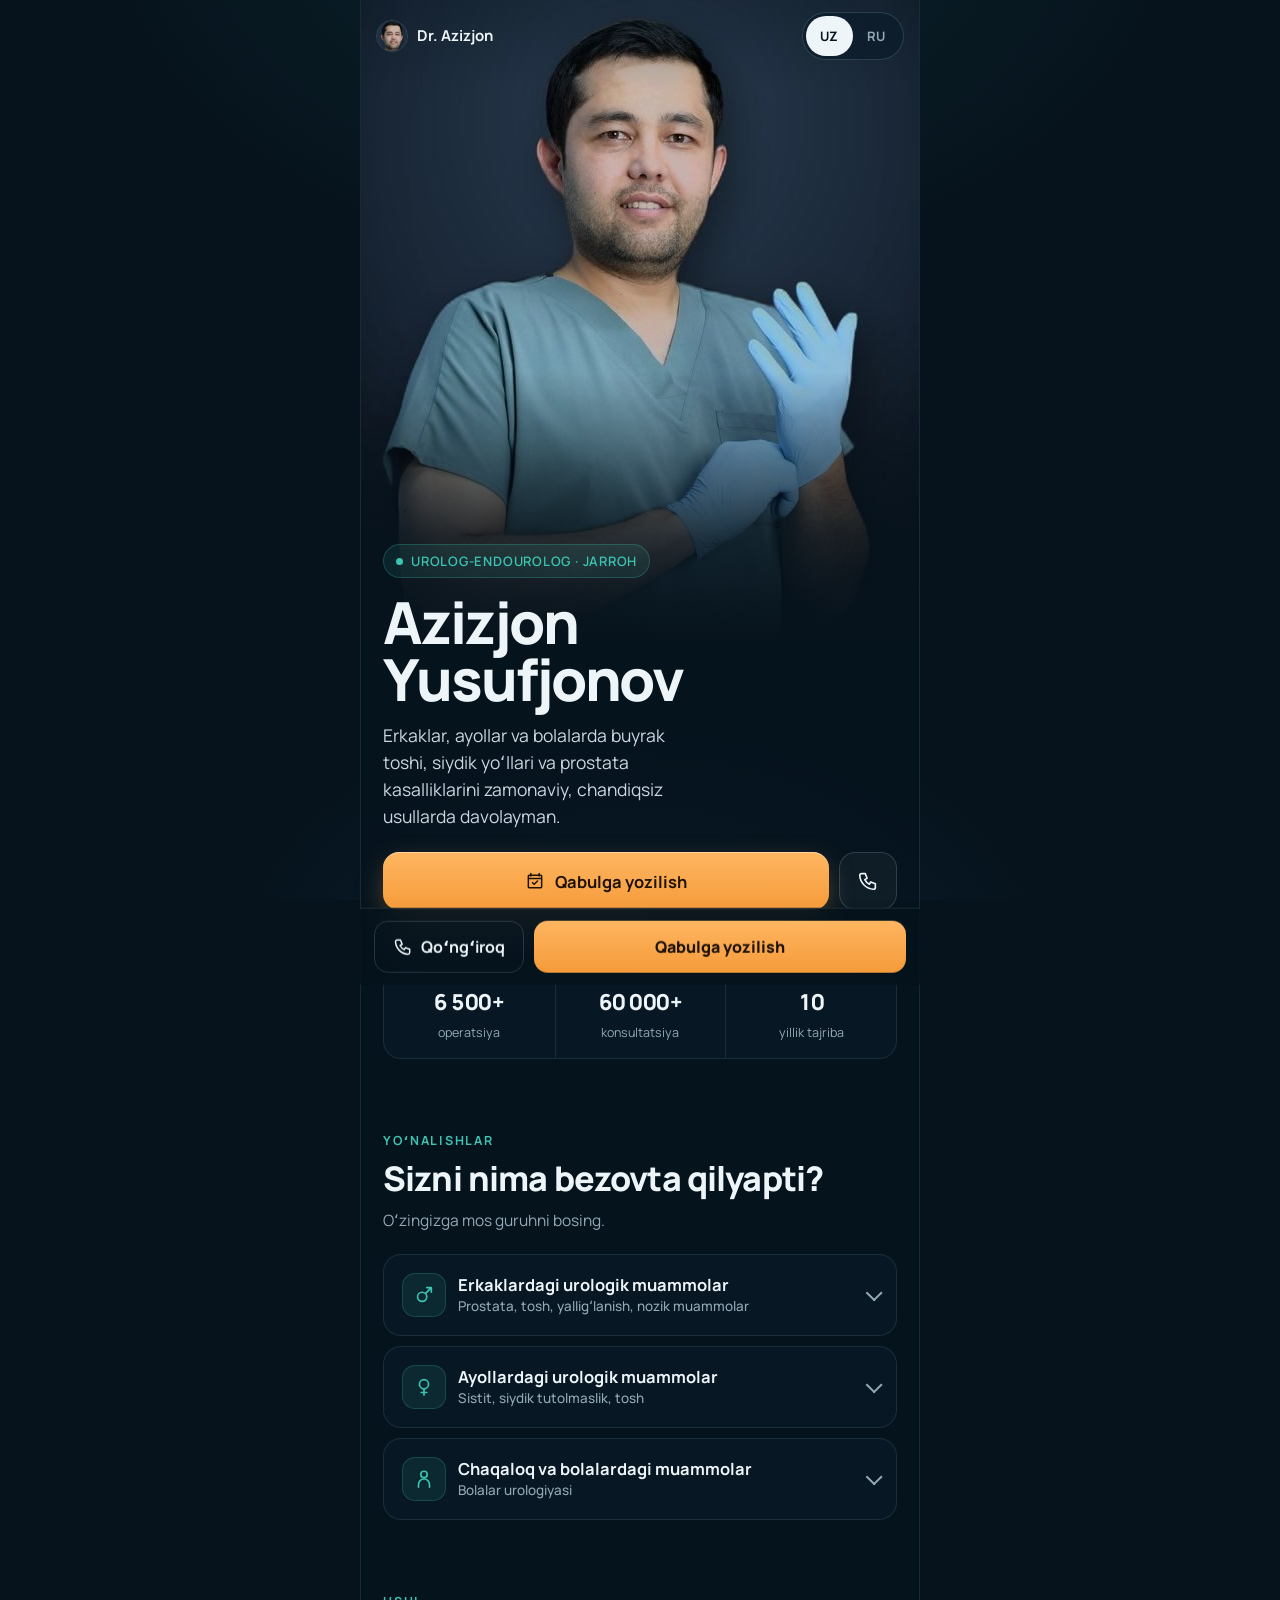
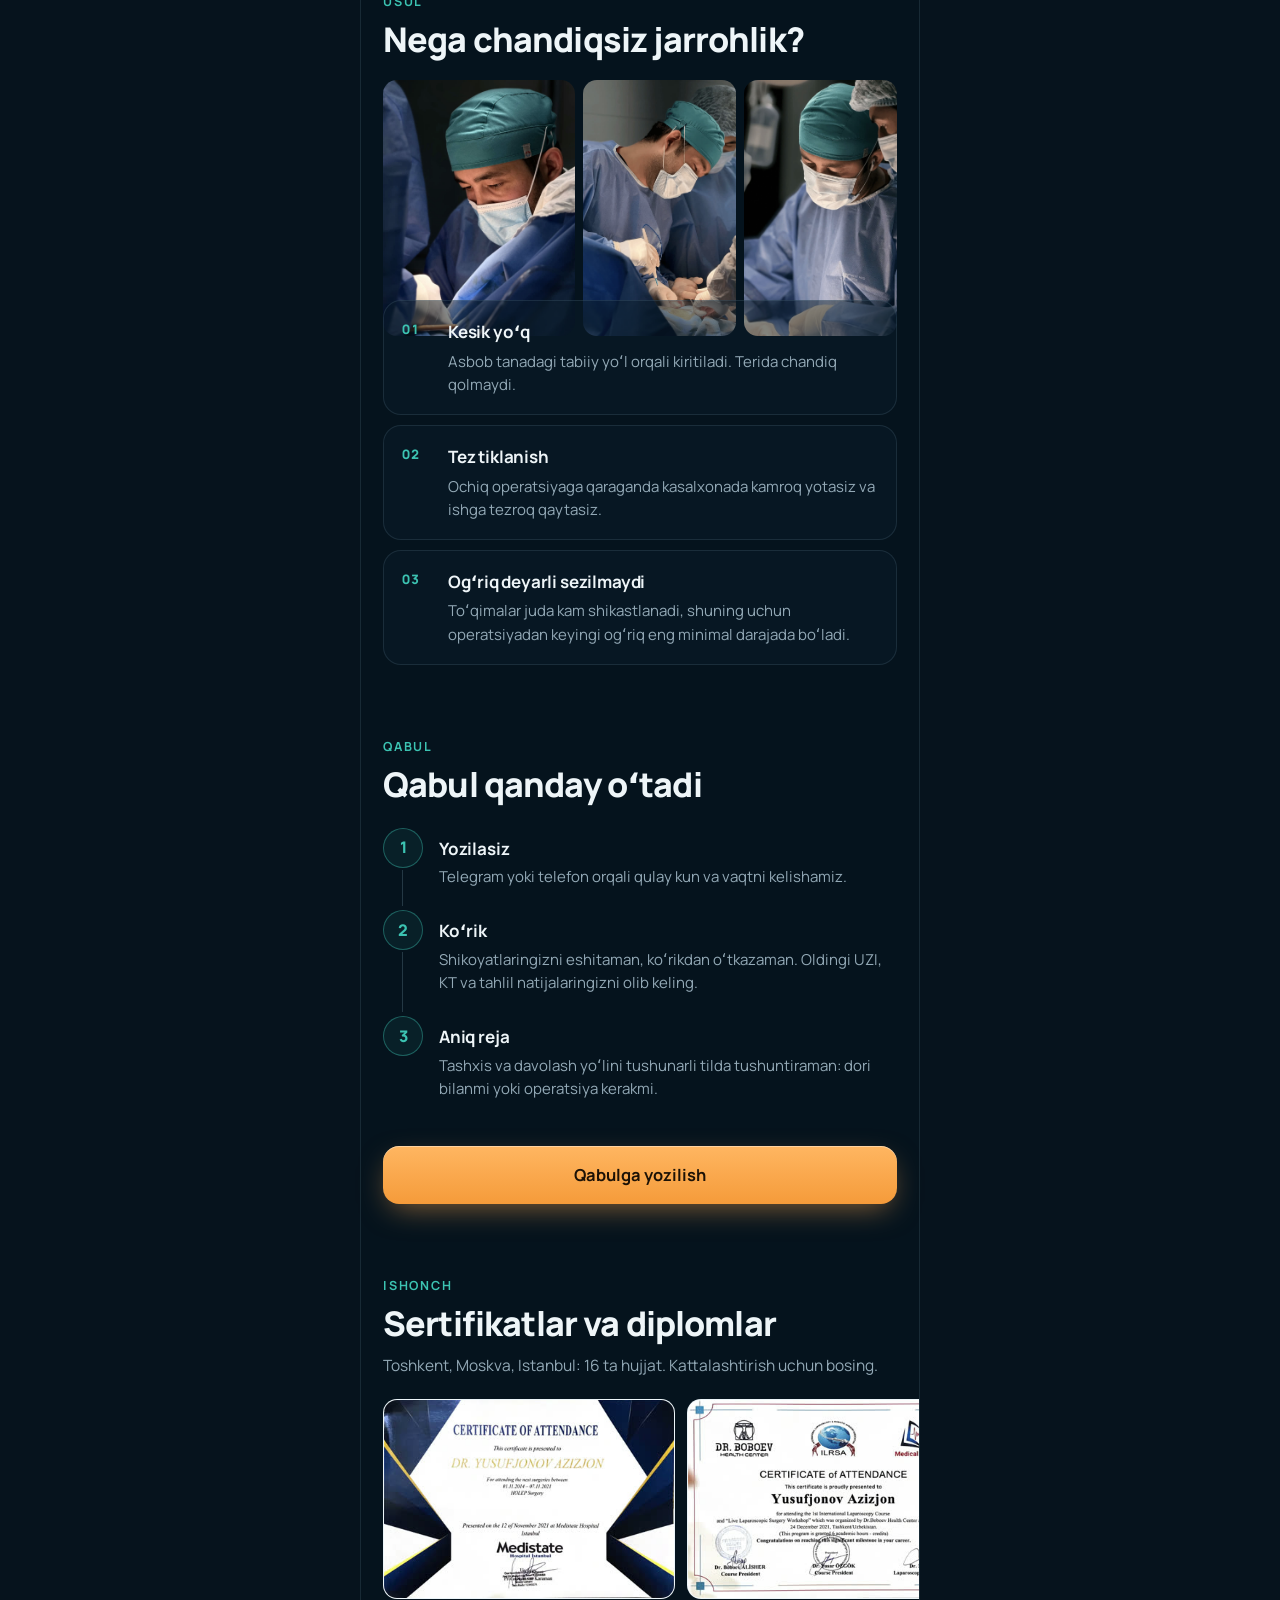
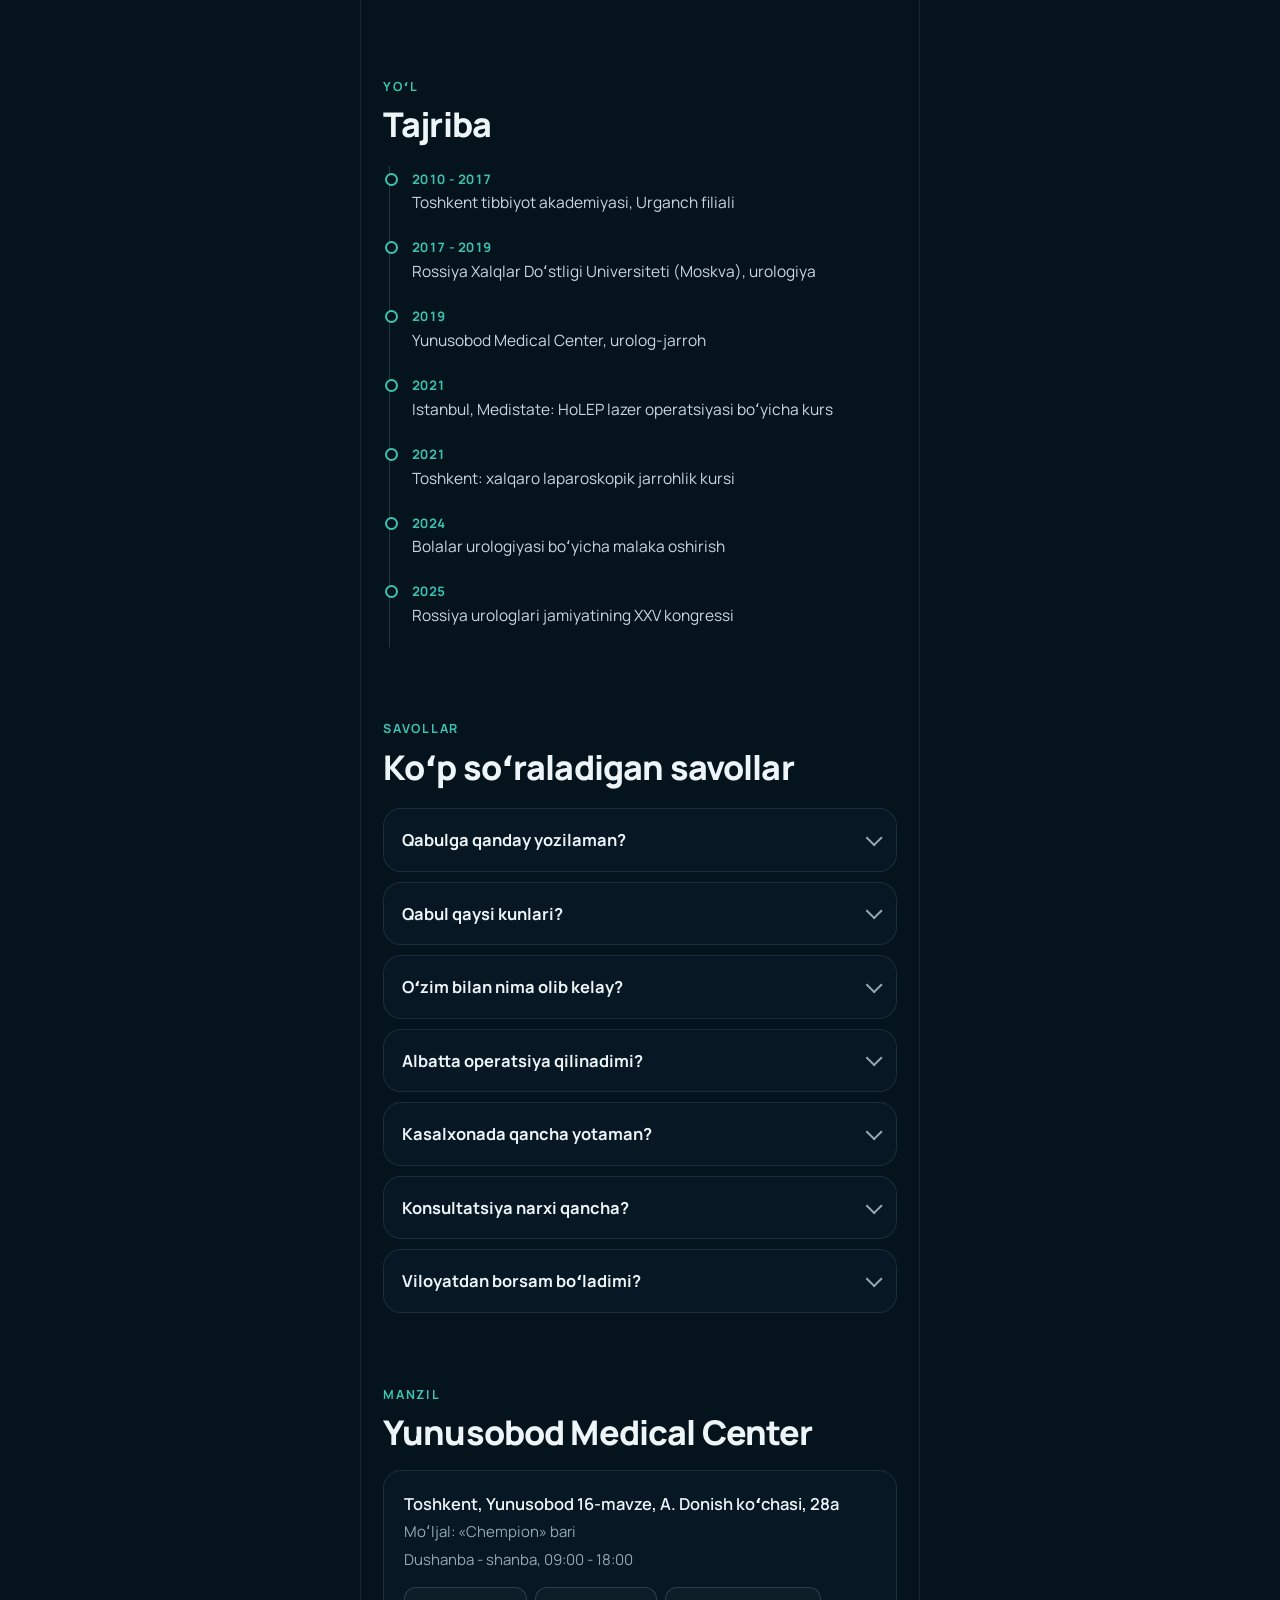
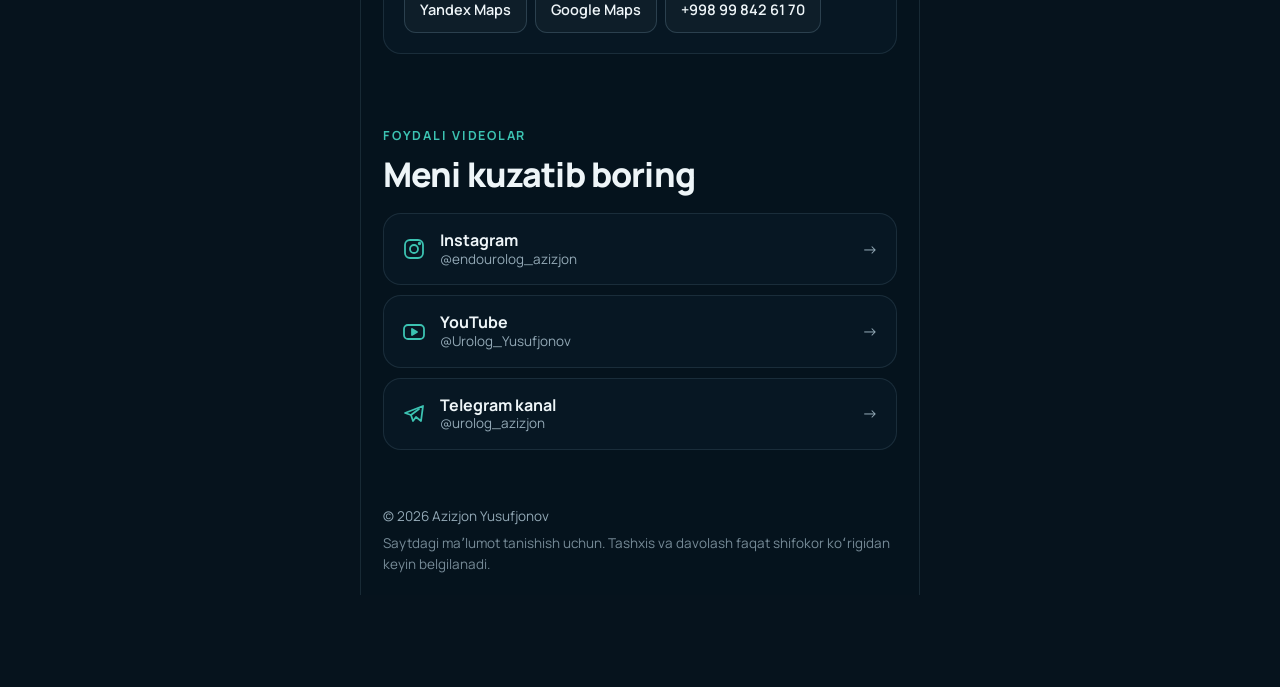
==== site/index.html @ f3189a4f "Warmer regional patients FAQ answer" ====
<!DOCTYPE html>
<html lang="uz">
<head>
<meta charset="utf-8">
<meta name="viewport" content="width=device-width, initial-scale=1, viewport-fit=cover">
<title>Azizjon Yusufjonov - urolog-endourolog, Toshkent</title>
<meta name="description" content="Urolog-endourolog Azizjon Yusufjonov. Buyrak toshi, prostata va siydik yoʻllari kasalliklarini endoskopik, chandiqsiz usulda davolash. Yunusobod Medical Center, Toshkent.">
<meta name="theme-color" content="#06131d">
<meta property="og:type" content="website">
<meta property="og:title" content="Azizjon Yusufjonov - urolog-endourolog">
<meta property="og:description" content="Buyrak toshi, prostata va siydik yoʻllari kasalliklarini chandiqsiz usulda davolash. Qabulga yoziling.">
<meta property="og:image" content="img/og.jpg">
<link rel="icon" href="img/avatar.jpg">
<link rel="preconnect" href="https://fonts.googleapis.com">
<link rel="preconnect" href="https://fonts.gstatic.com" crossorigin>
<link href="https://fonts.googleapis.com/css2?family=Manrope:wght@400;500;600;700;800&display=swap" rel="stylesheet">
<link rel="preload" as="image" href="img/doktor.jpg">
<link rel="stylesheet" href="style.css">
<script type="application/ld+json">
{"@context":"https://schema.org","@type":"Physician","name":"Azizjon Yusufjonov","medicalSpecialty":"Urologic","telephone":"+998998426170","image":"img/doktor.jpg",
"address":{"@type":"PostalAddress","streetAddress":"Yunusobod 16-mavze, A. Donish koʻchasi, 28a","addressLocality":"Toshkent","addressCountry":"UZ"},
"geo":{"@type":"GeoCoordinates","latitude":41.383114,"longitude":69.2984859},
"sameAs":["https://www.instagram.com/endourolog_azizjon/","https://www.youtube.com/@Urolog_Yusufjonov","https://t.me/urolog_azizjon"]}
</script>
</head>
<body>

<header class="top">
  <a class="brand" href="#">
    <img src="img/avatar.jpg" alt="" width="32" height="32">
    <span>Dr. Azizjon</span>
  </a>
  <div class="lang" role="group" aria-label="Til / Язык">
    <button data-lang="uz" aria-pressed="true">UZ</button>
    <button data-lang="ru" aria-pressed="false">RU</button>
  </div>
</header>

<main>

<!-- HERO -->
<section class="hero">
  <div class="hero-photo">
    <img src="img/doktor.jpg" alt="Doktor Azizjon Yusufjonov" width="640" height="640" fetchpriority="high">
  </div>
  <div class="hero-body wrap">
    <p class="kicker"><span class="dot"></span><span data-i18n="kicker">Urolog-endourolog · jarroh</span></p>
    <h1><span data-i18n="n1">Azizjon</span><br><span data-i18n="n2">Yusufjonov</span></h1>
    <p class="lead" data-i18n="lead">Erkaklar, ayollar va bolalarda buyrak toshi, siydik yoʻllari va prostata kasalliklarini zamonaviy, chandiqsiz usullarda davolayman.</p>

    <div class="cta-row" id="heroCta">
      <button class="btn btn-main" data-open="book">
        <svg viewBox="0 0 24 24" aria-hidden="true"><path d="M7 3v3M17 3v3M4 9h16M5 5h14a1 1 0 0 1 1 1v13a1 1 0 0 1-1 1H5a1 1 0 0 1-1-1V6a1 1 0 0 1 1-1Zm4 9 2 2 4-4"/></svg>
        <span data-i18n="book">Qabulga yozilish</span>
      </button>
      <a class="btn btn-ghost btn-sq" href="tel:+998998426170" data-track="call-hero" aria-label="Qoʻngʻiroq qilish" data-i18n-aria="a_call">
        <svg viewBox="0 0 24 24" aria-hidden="true"><path d="M5 4h4l2 5-2.5 1.5a11 11 0 0 0 5 5L15 13l5 2v4a2 2 0 0 1-2 2A16 16 0 0 1 3 6a2 2 0 0 1 2-2"/></svg>
      </a>
    </div>
    <p class="where"><svg viewBox="0 0 24 24" aria-hidden="true"><path d="M12 21s-7-6.2-7-11a7 7 0 0 1 14 0c0 4.8-7 11-7 11Z"/><circle cx="12" cy="10" r="2.5"/></svg><span data-i18n="where">Yunusobod Medical Center, Toshkent</span></p>

    <ul class="stats">
      <li><b>6 500+</b><span data-i18n="st1">operatsiya</span></li>
      <li><b>60 000+</b><span data-i18n="st2">konsultatsiya</span></li>
      <li><b>10</b><span data-i18n="st3">yillik tajriba</span></li>
    </ul>
  </div>
</section>

<!-- PROBLEMS -->
<section class="sec wrap" id="muammo">
  <p class="eyebrow" data-i18n="p_eye">Yoʻnalishlar</p>
  <h2 data-i18n="p_h">Sizni nima bezovta qilyapti?</h2>
  <p class="sub" data-i18n="p_sub">Oʻzingizga mos guruhni bosing.</p>

  <div class="acc groups">
    <details>
      <summary><span class="g-ic" aria-hidden="true"><svg viewBox="0 0 24 24"><circle cx="10" cy="14" r="5"/><path d="M14 10l6-6M15 4h5v5"/></svg></span><span class="g-t"><b data-i18n="g1">Erkaklardagi urologik muammolar</b><small data-i18n="g1s">Prostata, tosh, yalligʻlanish, nozik muammolar</small></span></summary>
      <div class="acc-body">
        <ul class="ilist">
          <li data-i18n="g1i1"><b>Prostata bezi kattalashuvi:</b> kechasi tez-tez hojatga turish, siydik oqimi sustlashgani, toʻliq boʻshamaganlik hissi. Zamonaviy endoskopik usullar, jumladan HoLEP lazer operatsiyasi bilan davolanadi.</li>
          <li data-i18n="g1i2"><b>Buyrak va siydik yoʻli toshi:</b> belda yoki qorin yonida tutib-tutib ogʻriq, siydikda qon. Koʻp hollarda tosh kesiksiz, endoskop bilan maydalab olinadi.</li>
          <li data-i18n="g1i3"><b>Yalligʻlanish:</b> siyganda achishish, tez-tez siydik kelishi, qorin pastida ogʻriq.</li>
          <li data-i18n="g1i4"><b>Erkaklar salomatligi:</b> nozik muammolar maxfiy va hurmat bilan koʻriladi. Uyalmang, bu oddiy tibbiy savol.</li>
        </ul>
        <button class="link-btn" data-open="book" data-i18n="p_btn">Shu muammo bilan yozilish →</button>
      </div>
    </details>
    <details>
      <summary><span class="g-ic" aria-hidden="true"><svg viewBox="0 0 24 24"><circle cx="12" cy="9" r="5"/><path d="M12 14v7M9 18h6"/></svg></span><span class="g-t"><b data-i18n="g2">Ayollardagi urologik muammolar</b><small data-i18n="g2s">Sistit, siydik tutolmaslik, tosh</small></span></summary>
      <div class="acc-body">
        <ul class="ilist">
          <li data-i18n="g2i1"><b>Qayta-qayta qoʻzgʻaladigan sistit:</b> siyganda achishish, tez-tez hojatga borish. Takrorlanayotgan boʻlsa, sababini topib davolash kerak.</li>
          <li data-i18n="g2i2"><b>Siydikni tutolmaslik:</b> yoʻtalganda, kulganda yoki zoʻriqqanda siydik chiqib ketishi.</li>
          <li data-i18n="g2i3"><b>Buyrak va siydik yoʻli toshi:</b> tutib-tutib ogʻriq, siydikda qon. Koʻp hollarda kesiksiz usulda olib tashlanadi.</li>
          <li data-i18n="g2i4">Koʻrik ehtiyotkorlik va hurmat bilan, maxfiy oʻtadi.</li>
        </ul>
        <button class="link-btn" data-open="book" data-i18n="p_btn">Shu muammo bilan yozilish →</button>
      </div>
    </details>
    <details>
      <summary><span class="g-ic" aria-hidden="true"><svg viewBox="0 0 24 24"><circle cx="12" cy="7" r="3.5"/><path d="M6 21v-3a6 6 0 0 1 12 0v3"/></svg></span><span class="g-t"><b data-i18n="g3">Chaqaloq va bolalardagi muammolar</b><small data-i18n="g3s">Bolalar urologiyasi</small></span></summary>
      <div class="acc-body">
        <ul class="ilist">
          <li data-i18n="g3i1"><b>Tugʻma oʻzgarishlar:</b> chaqaloqlik va bolalik davrida aniqlanadigan urologik nuqsonlar boʻyicha koʻrik va davolash.</li>
          <li data-i18n="g3i5"><b>Buyrak va siydik yoʻli toshi:</b> bolada qorin yoki belda ogʻriq, siydikda qon, tez-tez bezovtalanish. Bolalarda ham tosh koʻp hollarda kesiksiz, endoskop bilan olib tashlanadi.</li>
          <li data-i18n="g3i2"><b>Siydik yoʻli infeksiyalari:</b> bolada isitma, siyganda yigʻlash yoki bezovtalanish.</li>
          <li data-i18n="g3i3"><b>Siydik chiqarishdagi muammolar:</b> tez-tez yoki qiynalib siyish, kechasi siydik tutolmaslik.</li>
          <li data-i18n="g3i4">Bolalar urologiyasi boʻyicha maxsus malaka oshirgan.</li>
        </ul>
        <button class="link-btn" data-open="book" data-i18n="p_btn">Shu muammo bilan yozilish →</button>
      </div>
    </details>
  </div>
</section>

<!-- WHY ENDOSCOPIC -->
<section class="sec wrap" id="usul">
  <p class="eyebrow" data-i18n="w_eye">Usul</p>
  <h2 data-i18n="w_h">Nega chandiqsiz jarrohlik?</h2>
  <div class="strip" aria-hidden="true">
    <img src="img/jarrohlik1.jpg" alt="" loading="lazy" width="900" height="1200">
    <img src="img/jarrohlik2.jpg" alt="" loading="lazy" width="900" height="1200">
    <img src="img/jarrohlik3.jpg" alt="" loading="lazy" width="900" height="1200">
  </div>
  <div class="cards">
    <div class="card"><b>01</b><h3 data-i18n="w1">Kesik yoʻq</h3><p data-i18n="w1t">Asbob tanadagi tabiiy yoʻl orqali kiritiladi. Terida chandiq qolmaydi.</p></div>
    <div class="card"><b>02</b><h3 data-i18n="w2">Tez tiklanish</h3><p data-i18n="w2t">Ochiq operatsiyaga qaraganda kasalxonada kamroq yotasiz va ishga tezroq qaytasiz.</p></div>
    <div class="card"><b>03</b><h3 data-i18n="w3">Ogʻriq deyarli sezilmaydi</h3><p data-i18n="w3t">Toʻqimalar juda kam shikastlanadi, shuning uchun operatsiyadan keyingi ogʻriq eng minimal darajada boʻladi.</p></div>
  </div>
</section>

<!-- HOW IT WORKS -->
<section class="sec wrap" id="qabul">
  <p class="eyebrow" data-i18n="h_eye">Qabul</p>
  <h2 data-i18n="h_h">Qabul qanday oʻtadi</h2>
  <ol class="steps">
    <li><span>1</span><div><h3 data-i18n="h1">Yozilasiz</h3><p data-i18n="h1t">Telegram yoki telefon orqali qulay kun va vaqtni kelishamiz.</p></div></li>
    <li><span>2</span><div><h3 data-i18n="h2">Koʻrik</h3><p data-i18n="h2t">Shikoyatlaringizni eshitaman, koʻrikdan oʻtkazaman. Oldingi UZI, KT va tahlil natijalaringizni olib keling.</p></div></li>
    <li><span>3</span><div><h3 data-i18n="h3">Aniq reja</h3><p data-i18n="h3t">Tashxis va davolash yoʻlini tushunarli tilda tushuntiraman: dori bilanmi yoki operatsiya kerakmi.</p></div></li>
  </ol>
  <button class="btn btn-main btn-wide" data-open="book"><span data-i18n="book">Qabulga yozilish</span></button>
</section>

<!-- CERTIFICATES -->
<section class="sec" id="sertifikat">
  <div class="wrap">
    <p class="eyebrow" data-i18n="c_eye">Ishonch</p>
    <h2 data-i18n="c_h">Sertifikatlar va diplomlar</h2>
    <p class="sub" data-i18n="c_sub">Toshkent, Moskva, Istanbul: 16 ta hujjat. Kattalashtirish uchun bosing.</p>
  </div>
  <div class="gallery" id="gallery"></div>
</section>

<!-- PATH -->
<section class="sec wrap" id="tajriba">
  <p class="eyebrow" data-i18n="t_eye">Yoʻl</p>
  <h2 data-i18n="t_h">Tajriba</h2>
  <ul class="timeline">
    <li><time>2010 - 2017</time><p data-i18n="t1">Toshkent tibbiyot akademiyasi, Urganch filiali</p></li>
    <li><time>2017 - 2019</time><p data-i18n="t2">Rossiya Xalqlar Doʻstligi Universiteti (Moskva), urologiya</p></li>
    <li><time>2019</time><p data-i18n="t3">Yunusobod Medical Center, urolog-jarroh</p></li>
    <li><time>2021</time><p data-i18n="t4">Istanbul, Medistate: HoLEP lazer operatsiyasi boʻyicha kurs</p></li>
    <li><time>2021</time><p data-i18n="t5">Toshkent: xalqaro laparoskopik jarrohlik kursi</p></li>
    <li><time>2024</time><p data-i18n="t6">Bolalar urologiyasi boʻyicha malaka oshirish</p></li>
    <li><time>2025</time><p data-i18n="t7">Rossiya urologlari jamiyatining XXV kongressi</p></li>
  </ul>
</section>

<!-- FAQ -->
<section class="sec wrap" id="savollar">
  <p class="eyebrow" data-i18n="f_eye">Savollar</p>
  <h2 data-i18n="f_h">Koʻp soʻraladigan savollar</h2>
  <div class="acc faq">
    <details><summary data-i18n="q1">Qabulga qanday yozilaman?</summary><div class="acc-body"><p data-i18n="q1t">"Qabulga yozilish" tugmasini bosing va qulay yoʻlni tanlang: Telegram, Instagram yoki telefon.</p></div></details>
    <details><summary data-i18n="q2">Qabul qaysi kunlari?</summary><div class="acc-body"><p data-i18n="q2t">Dushanbadan shanbagacha, soat 09:00 dan 18:00 gacha. Yakshanba dam olish kuni.</p></div></details>
    <details><summary data-i18n="q3">Oʻzim bilan nima olib kelay?</summary><div class="acc-body"><p data-i18n="q3t">Oldingi UZI, KT, tahlil natijalari va ichayotgan dorilaringiz roʻyxati. Hech narsa boʻlmasa ham kelavering, kerakli tekshiruvni oʻzim belgilayman.</p></div></details>
    <details><summary data-i18n="q4">Albatta operatsiya qilinadimi?</summary><div class="acc-body"><p data-i18n="q4t">Yoʻq. Koʻp holatlar dori va kuzatuv bilan davolanadi. Operatsiya faqat haqiqatan kerak boʻlganda tavsiya qilinadi.</p></div></details>
    <details><summary data-i18n="q5">Kasalxonada qancha yotaman?</summary><div class="acc-body"><p data-i18n="q5t">Endoskopik operatsiyadan keyin odatda 1 kun. Koʻpchilik bemorlar ertasi kuni uyga ketadi.</p></div></details>
    <details><summary data-i18n="q6">Konsultatsiya narxi qancha?</summary><div class="acc-body"><p data-i18n="q6t">Narx va boʻsh vaqtni telefon yoki Telegram orqali aniqlab oling.</p></div></details>
    <details><summary data-i18n="q7">Viloyatdan borsam boʻladimi?</summary><div class="acc-body"><p data-i18n="q7t">Ha, albatta! Bemorlarimizning koʻpchiligi viloyatlardan keladi. Avval Telegramga yozing, tahlillaringizni yuboring. Kelish kunini birga kelishib olamiz, shunda yoʻlga bemalol, ishonch bilan chiqasiz.</p></div></details>
  </div>
</section>

<!-- LOCATION -->
<section class="sec wrap" id="manzil">
  <p class="eyebrow" data-i18n="l_eye">Manzil</p>
  <h2>Yunusobod Medical Center</h2>
  <div class="loc">
    <p class="addr" data-i18n="addr">Toshkent, Yunusobod 16-mavze, A. Donish koʻchasi, 28a</p>
    <p class="addr2" data-i18n="addr2">Moʻljal: «Chempion» bari</p>
    <p class="addr2" data-i18n="hours">Dushanba - shanba, 09:00 - 18:00</p>
    <div class="loc-btns">
      <a class="chip" href="https://yandex.uz/maps/?pt=69.2984859,41.383114&z=17&l=map" target="_blank" rel="noopener" data-track="yandex">Yandex Maps</a>
      <a class="chip" href="https://www.google.com/maps/place/Yunusobad+Medical+Center/@41.383114,69.2984859,17z" target="_blank" rel="noopener" data-track="google">Google Maps</a>
      <a class="chip" href="tel:+998998426170" data-track="call-loc">+998 99 842 61 70</a>
    </div>
  </div>
</section>

<!-- SOCIAL -->
<section class="sec wrap" id="tarmoq">
  <p class="eyebrow" data-i18n="s_eye">Foydali videolar</p>
  <h2 data-i18n="s_h">Meni kuzatib boring</h2>
  <div class="social">
    <a href="https://www.instagram.com/endourolog_azizjon/" target="_blank" rel="noopener" data-track="instagram">
      <svg viewBox="0 0 24 24" aria-hidden="true"><rect x="3" y="3" width="18" height="18" rx="5"/><circle cx="12" cy="12" r="4"/><circle cx="17.5" cy="6.5" r=".8" fill="currentColor"/></svg>
      <span><b>Instagram</b><small>@endourolog_azizjon</small></span><i>→</i></a>
    <a href="https://www.youtube.com/@Urolog_Yusufjonov" target="_blank" rel="noopener" data-track="youtube">
      <svg viewBox="0 0 24 24" aria-hidden="true"><rect x="2" y="5" width="20" height="14" rx="4"/><path d="m10 9 5 3-5 3z" fill="currentColor"/></svg>
      <span><b>YouTube</b><small>@Urolog_Yusufjonov</small></span><i>→</i></a>
    <a href="https://t.me/urolog_azizjon" target="_blank" rel="noopener" data-track="tg-channel">
      <svg viewBox="0 0 24 24" aria-hidden="true"><path d="M21 4 3 11l6 2 2 6 3-4 5 4z"/><path d="m9 13 8-6"/></svg>
      <span><b data-i18n="tgch">Telegram kanal</b><small>@urolog_azizjon</small></span><i>→</i></a>
  </div>
</section>

<footer class="foot wrap">
  <p>© 2026 Azizjon Yusufjonov</p>
  <p class="muted" data-i18n="disc">Saytdagi maʼlumot tanishish uchun. Tashxis va davolash faqat shifokor koʻrigidan keyin belgilanadi.</p>
</footer>

</main>

<!-- STICKY BAR -->
<nav class="dock" id="dock" aria-label="Tezkor aloqa" data-i18n-aria="a_dock">
  <a href="tel:+998998426170" class="dock-call" data-track="call-dock">
    <svg viewBox="0 0 24 24" aria-hidden="true"><path d="M5 4h4l2 5-2.5 1.5a11 11 0 0 0 5 5L15 13l5 2v4a2 2 0 0 1-2 2A16 16 0 0 1 3 6a2 2 0 0 1 2-2"/></svg>
    <span data-i18n="call">Qoʻngʻiroq</span></a>
  <button class="dock-book" data-open="book"><span data-i18n="book">Qabulga yozilish</span></button>
</nav>

<!-- BOOKING SHEET -->
<div class="sheet" id="book" role="dialog" aria-modal="true" aria-labelledby="bookTitle" hidden>
  <div class="sheet-bg" data-close></div>
  <div class="sheet-panel">
    <div class="grab"></div>
    <h2 id="bookTitle" data-i18n="b_h">Qanday bogʻlanamiz?</h2>
    <p class="sub" data-i18n="b_sub">Oʻzingizga qulayini tanlang. Odatda bir necha soat ichida javob beramiz.</p>
    <div class="opts">
      <a href="https://t.me/endourolog_azizjon_bot" target="_blank" rel="noopener" data-track="book-bot" class="opt opt-main">
        <span class="o-ic"><svg viewBox="0 0 24 24"><path d="M21 4 3 11l6 2 2 6 3-4 5 4z"/><path d="m9 13 8-6"/></svg></span>
        <span><b data-i18n="b1">Telegram bot orqali</b><small data-i18n="b1t">Savolingizni yuboring, yozilish tez</small></span></a>
      <a href="https://t.me/Urologist_dr_Aziz" target="_blank" rel="noopener" data-track="book-tg" class="opt">
        <span class="o-ic"><svg viewBox="0 0 24 24"><path d="M4 5h16v11H8l-4 4z"/></svg></span>
        <span><b data-i18n="b2">Doktorga Telegramda yozish</b><small>@Urologist_dr_Aziz</small></span></a>
      <a href="https://ig.me/m/endourolog_azizjon" target="_blank" rel="noopener" data-track="book-ig" class="opt">
        <span class="o-ic"><svg viewBox="0 0 24 24"><rect x="3" y="3" width="18" height="18" rx="5"/><circle cx="12" cy="12" r="4"/></svg></span>
        <span><b data-i18n="b3">Instagramda yozish</b><small>@endourolog_azizjon</small></span></a>
      <a href="tel:+998998426170" data-track="book-call" class="opt">
        <span class="o-ic"><svg viewBox="0 0 24 24"><path d="M5 4h4l2 5-2.5 1.5a11 11 0 0 0 5 5L15 13l5 2v4a2 2 0 0 1-2 2A16 16 0 0 1 3 6a2 2 0 0 1 2-2"/></svg></span>
        <span><b data-i18n="b4">Qoʻngʻiroq qilish</b><small>+998 99 842 61 70</small></span></a>
    </div>
    <button class="sheet-x" data-close data-i18n="close">Yopish</button>
  </div>
</div>

<!-- LIGHTBOX -->
<div class="lb" id="lb" hidden>
  <button class="lb-x" data-lbclose aria-label="Yopish" data-i18n-aria="close">×</button>
  <button class="lb-nav lb-prev" aria-label="Oldingi" data-i18n-aria="a_prev">‹</button>
  <img alt="">
  <button class="lb-nav lb-next" aria-label="Keyingi" data-i18n-aria="a_next">›</button>
  <p class="lb-count"></p>
</div>

<script src="app.js" defer></script>
</body>
</html>
---- site/style.css ----
:root{
  --bg:#06131d;
  --bg2:#0a1c2a;
  --line:rgba(160,205,225,.12);
  --line2:rgba(160,205,225,.2);
  --text:#eef5f8;
  --muted:#93a9b6;
  --teal:#3cc3b2;
  --teal-d:#1f8f84;
  --warm:#ffb661;
  --warm-d:#f59b3a;
  --r:18px;
  --col:560px;
  --safe-b:env(safe-area-inset-bottom,0px);
}
*{box-sizing:border-box;margin:0;padding:0}
html{-webkit-text-size-adjust:100%;scroll-behavior:smooth}
body{
  font-family:Manrope,system-ui,-apple-system,"Segoe UI",Roboto,sans-serif;
  background:var(--bg);color:var(--text);
  line-height:1.55;font-size:16px;
  -webkit-font-smoothing:antialiased;
  background-image:
    radial-gradient(900px 600px at 50% -10%,rgba(60,195,178,.10),transparent 60%),
    radial-gradient(700px 500px at 50% 110%,rgba(30,110,170,.12),transparent 60%);
  background-attachment:fixed;
  padding-bottom:calc(92px + var(--safe-b));
}
img{display:block;max-width:100%}
a{color:inherit;text-decoration:none}
button{font:inherit;color:inherit;background:none;border:0;cursor:pointer}
svg{width:20px;height:20px;fill:none;stroke:currentColor;stroke-width:1.8;stroke-linecap:round;stroke-linejoin:round;flex:none}
:focus-visible{outline:2px solid var(--teal);outline-offset:3px;border-radius:8px}

main{max-width:var(--col);margin:0 auto}
.wrap{padding:0 22px}

/* top bar */
.top{
  position:fixed;inset:0 0 auto 0;z-index:30;
  display:flex;justify-content:space-between;align-items:center;
  max-width:var(--col);margin:0 auto;padding:12px 16px;
  transition:background .3s,backdrop-filter .3s,border-color .3s;
  border-bottom:1px solid transparent;
}
.top.solid{background:rgba(6,19,29,.78);backdrop-filter:blur(14px);-webkit-backdrop-filter:blur(14px);border-color:var(--line)}
.brand{display:flex;align-items:center;gap:9px;font-weight:700;font-size:15px;opacity:0;transition:opacity .3s}
.top.solid .brand{opacity:1}
.brand img{width:32px;height:32px;border-radius:50%;object-fit:cover;border:1px solid var(--line2)}
.lang{display:flex;background:rgba(10,28,42,.7);backdrop-filter:blur(10px);-webkit-backdrop-filter:blur(10px);border:1px solid var(--line2);border-radius:99px;padding:3px}
.lang button{font-size:13px;font-weight:700;letter-spacing:.04em;padding:10px 14px;min-width:46px;border-radius:99px;color:var(--muted);transition:.2s}
.lang button[aria-pressed="true"]{background:var(--text);color:var(--bg)}

/* hero */
.hero{position:relative}
.hero-photo{position:relative;aspect-ratio:4/5;max-height:640px;width:100%;overflow:hidden;background:#141c27}
.hero-photo img{width:100%;height:100%;object-fit:cover;object-position:58% 0%}
.hero-photo::after{content:"";position:absolute;inset:0;
  background:linear-gradient(180deg,rgba(6,19,29,.25) 0%,rgba(6,19,29,0) 14%,rgba(6,19,29,0) 58%,rgba(6,19,29,.8) 84%,var(--bg) 100%)}
.hero-body{position:relative;margin-top:-96px;z-index:2}
.kicker{display:inline-flex;align-items:center;gap:8px;font-size:13px;font-weight:600;letter-spacing:.06em;text-transform:uppercase;color:var(--teal);
  background:rgba(60,195,178,.1);border:1px solid rgba(60,195,178,.25);padding:6px 12px;border-radius:99px}
.dot{width:7px;height:7px;border-radius:50%;background:var(--teal);box-shadow:0 0 0 0 rgba(60,195,178,.6);animation:pulse 2.2s infinite}
@keyframes pulse{70%{box-shadow:0 0 0 8px rgba(60,195,178,0)}100%{box-shadow:0 0 0 0 rgba(60,195,178,0)}}
h1{font-size:clamp(42px,12vw,58px);line-height:.98;font-weight:800;letter-spacing:-.035em;margin:16px 0 14px}
.lead{font-size:17.5px;color:#c9d8e0;max-width:30ch;margin-bottom:22px}

.stats{list-style:none;display:grid;grid-template-columns:repeat(3,1fr);margin:22px 0 0;border:1px solid var(--line);border-radius:var(--r);background:rgba(10,28,42,.55)}
.stats li{padding:14px 10px;text-align:center}
.stats li+li{border-left:1px solid var(--line)}
.stats b{display:block;font-size:22px;font-weight:800;letter-spacing:-.02em;font-variant-numeric:tabular-nums}
.stats span{font-size:12.5px;color:var(--muted)}

.cta-row{display:grid;grid-template-columns:1fr auto;gap:10px}
.btn{white-space:nowrap;display:inline-flex;align-items:center;justify-content:center;gap:10px;height:58px;padding:0 22px;border-radius:16px;font-weight:700;font-size:16.5px;transition:transform .15s,box-shadow .2s,background .2s}
.btn:active{transform:scale(.98)}
.btn-main{background:linear-gradient(180deg,var(--warm),var(--warm-d));color:#1d1206;box-shadow:0 10px 30px -8px rgba(255,170,80,.55),inset 0 1px 0 rgba(255,255,255,.4)}
.btn-main:hover{box-shadow:0 14px 36px -8px rgba(255,170,80,.7),inset 0 1px 0 rgba(255,255,255,.4)}
.btn-ghost{border:1px solid var(--line2);background:rgba(255,255,255,.04)}
.btn-sq{width:58px;padding:0}
.btn-sq svg{width:22px;height:22px}
.btn-ghost:hover{background:rgba(255,255,255,.08)}
.btn-wide{width:100%;margin-top:24px}
.where{display:flex;align-items:center;gap:7px;margin-top:16px;font-size:14px;color:var(--muted)}
.where svg{width:16px;height:16px}

/* sections */
.sec{padding-top:72px}
.eyebrow{font-size:12.5px;font-weight:700;letter-spacing:.14em;text-transform:uppercase;color:var(--teal);margin-bottom:10px}
h2{font-size:clamp(28px,7.6vw,34px);line-height:1.1;font-weight:800;letter-spacing:-.025em}
.sub{color:var(--muted);margin-top:10px;font-size:15.5px}
h3{font-size:17px;font-weight:700;letter-spacing:-.01em}

/* accordion */
.acc{margin-top:22px;display:grid;gap:10px}
.acc details{border:1px solid var(--line);border-radius:var(--r);background:rgba(10,28,42,.5);transition:border-color .2s,background .2s}
.acc details[open]{border-color:rgba(60,195,178,.35);background:rgba(14,38,54,.7)}
.acc summary{list-style:none;cursor:pointer;display:flex;align-items:center;gap:12px;padding:18px 18px;font-weight:700;font-size:16.5px}
.acc summary::-webkit-details-marker{display:none}
.acc summary::after{content:"";margin-left:auto;width:10px;height:10px;border-right:2px solid var(--muted);border-bottom:2px solid var(--muted);transform:rotate(45deg) translateY(-3px);transition:transform .25s;flex:none}
.acc details[open] summary::after{transform:rotate(225deg) translate(-2px,-1px)}
.ic{color:var(--teal);font-size:11px}
.g-ic{width:44px;height:44px;border-radius:13px;display:grid;place-items:center;flex:none;background:rgba(60,195,178,.1);color:var(--teal);border:1px solid rgba(60,195,178,.22)}
.g-ic svg{width:22px;height:22px}
.g-t{display:flex;flex-direction:column;line-height:1.3}
.g-t small{font-weight:500;font-size:13.5px;color:var(--muted);margin-top:3px}
.groups .acc-body{padding-left:18px}
.ilist{list-style:none;display:grid;gap:12px}
.ilist li{position:relative;padding-left:16px}
.ilist li::before{content:"";position:absolute;left:0;top:.62em;width:6px;height:6px;border-radius:50%;background:var(--teal)}
.ilist b{color:var(--text);font-weight:700}
.acc-body{padding:0 18px 18px 41px;color:#c3d3dc;font-size:15.5px}
.faq .acc-body{padding-left:18px}
.link-btn{display:inline-block;padding:10px 0;margin-top:4px;color:var(--warm);font-weight:700;font-size:15px}

/* why */
.strip{display:grid;grid-template-columns:1.25fr 1fr 1fr;gap:8px;margin-top:22px;height:210px}
.strip img{width:100%;height:100%;object-fit:cover;border-radius:14px;filter:saturate(.9)}
.cards{display:grid;gap:10px;margin-top:10px}
.card{border:1px solid var(--line);border-radius:var(--r);padding:18px 18px 18px 64px;position:relative;background:rgba(10,28,42,.5)}
.card b{position:absolute;left:18px;top:18px;font-size:13px;font-weight:800;color:var(--teal);font-variant-numeric:tabular-nums;letter-spacing:.05em}
.card p{color:var(--muted);font-size:15px;margin-top:4px}

/* steps */
.steps{list-style:none;margin-top:24px;display:grid;gap:0;position:relative}
.steps li{display:flex;gap:16px;padding-bottom:22px;position:relative}
.steps li:not(:last-child)::before{content:"";position:absolute;left:19px;top:42px;bottom:4px;width:1px;background:var(--line2)}
.steps li>span{width:40px;height:40px;border-radius:50%;flex:none;display:grid;place-items:center;font-weight:800;color:var(--teal);border:1px solid rgba(60,195,178,.4);background:rgba(60,195,178,.08)}
.steps p{color:var(--muted);font-size:15px;margin-top:3px}
.steps h3{padding-top:8px}

/* gallery */
.gallery{display:flex;gap:12px;overflow-x:auto;scroll-snap-type:x mandatory;scroll-padding-inline:22px;padding:22px 22px 6px;scrollbar-width:none;-webkit-overflow-scrolling:touch}
.gallery::-webkit-scrollbar{display:none}
.gallery button{flex:0 0 auto;height:200px;scroll-snap-align:start;border-radius:14px;overflow:hidden;border:1px solid var(--line2);background:#fff;transition:transform .2s}
.gallery button:hover{transform:translateY(-3px)}
.gallery img{height:100%;width:100%;object-fit:cover}

/* timeline */
.timeline{list-style:none;margin-top:22px;border-left:1px solid var(--line2);margin-left:6px}
.timeline li{position:relative;padding:0 0 20px 22px}
.timeline li::before{content:"";position:absolute;left:-5px;top:7px;width:9px;height:9px;border-radius:50%;background:var(--bg);border:2px solid var(--teal)}
.timeline time{font-size:13px;font-weight:700;color:var(--teal);letter-spacing:.03em;font-variant-numeric:tabular-nums}
.timeline p{color:#c9d8e0;font-size:15.5px}

/* location */
.loc{margin-top:18px;border:1px solid var(--line);border-radius:var(--r);padding:20px;background:rgba(10,28,42,.5)}
.addr{font-weight:600;font-size:16.5px}
.addr2{color:var(--muted);font-size:15px;margin-top:4px}
.loc-btns{display:flex;flex-wrap:wrap;gap:8px;margin-top:16px}
.chip{padding:11px 15px;border-radius:12px;border:1px solid var(--line2);font-weight:600;font-size:14.5px;background:rgba(255,255,255,.03);transition:background .2s}
.chip:hover{background:rgba(255,255,255,.08)}

/* social */
.social{display:grid;gap:10px;margin-top:20px}
.social a{display:flex;align-items:center;gap:14px;padding:16px 18px;border:1px solid var(--line);border-radius:var(--r);background:rgba(10,28,42,.5);transition:border-color .2s,background .2s}
.social a:hover{border-color:var(--line2);background:rgba(14,38,54,.7)}
.social svg{width:24px;height:24px;color:var(--teal)}
.social span{display:flex;flex-direction:column;line-height:1.3}
.social small{color:var(--muted);font-size:13.5px}
.social i{margin-left:auto;font-style:normal;color:var(--muted)}

.foot{padding-top:56px;padding-bottom:20px;font-size:13.5px;color:var(--muted);display:grid;gap:6px}
.muted{opacity:.8}

/* dock */
.dock{position:fixed;left:50%;bottom:0;z-index:40;width:100%;max-width:var(--col);transform:translate(-50%,110%);
  display:grid;grid-template-columns:auto 1fr;gap:10px;padding:12px 14px calc(12px + var(--safe-b));
  background:rgba(6,19,29,.82);backdrop-filter:blur(16px);-webkit-backdrop-filter:blur(16px);border-top:1px solid var(--line);
  transition:transform .35s cubic-bezier(.2,.8,.2,1)}
.dock.show{transform:translate(-50%,0)}
.dock-call{display:flex;align-items:center;gap:8px;height:52px;padding:0 18px;border-radius:14px;border:1px solid var(--line2);font-weight:700}
.dock-book{height:52px;border-radius:14px;font-weight:800;font-size:16px;background:linear-gradient(180deg,var(--warm),var(--warm-d));color:#1d1206}

/* sheet */
.sheet{position:fixed;inset:0;z-index:60;display:flex;align-items:flex-end;justify-content:center}
.sheet[hidden]{display:none}
.sheet-bg{position:absolute;inset:0;background:rgba(0,0,0,.55);backdrop-filter:blur(3px);-webkit-backdrop-filter:blur(3px);animation:fade .25s}
.sheet-panel{position:relative;width:100%;max-width:var(--col);background:#0c2131;border:1px solid var(--line2);border-bottom:0;border-radius:26px 26px 0 0;
  padding:12px 20px calc(20px + var(--safe-b));animation:up .35s cubic-bezier(.2,.8,.2,1)}
.grab{width:42px;height:5px;border-radius:9px;background:var(--line2);margin:0 auto 18px}
.sheet h2{font-size:24px}
.opts{display:grid;gap:10px;margin-top:18px}
.opt{display:flex;align-items:center;gap:14px;padding:15px 16px;border-radius:16px;border:1px solid var(--line2);background:rgba(255,255,255,.03);transition:background .2s}
.opt:hover{background:rgba(255,255,255,.07)}
.opt span:last-child{display:flex;flex-direction:column;line-height:1.3}
.opt small{color:var(--muted);font-size:13.5px}
.o-ic{width:42px;height:42px;border-radius:12px;display:grid;place-items:center;background:rgba(60,195,178,.12);color:var(--teal);flex:none}
.opt-main{border-color:rgba(255,182,97,.5);background:rgba(255,182,97,.08)}
.opt-main .o-ic{background:linear-gradient(180deg,var(--warm),var(--warm-d));color:#1d1206}
.sheet-x{width:100%;margin-top:14px;padding:14px;color:var(--muted);font-weight:600}
@keyframes up{from{transform:translateY(100%)}}
@keyframes fade{from{opacity:0}}

/* lightbox */
.lb{position:fixed;inset:0;z-index:70;background:rgba(3,9,14,.94);display:flex;align-items:center;justify-content:center;animation:fade .2s}
.lb[hidden]{display:none}
.lb img{max-width:92vw;max-height:80vh;border-radius:10px;box-shadow:0 20px 60px rgba(0,0,0,.6)}
.lb-x{position:absolute;top:calc(12px + env(safe-area-inset-top,0px));right:14px;width:46px;height:46px;font-size:32px;line-height:1;border-radius:50%;background:rgba(255,255,255,.08)}
.lb-nav{position:absolute;top:50%;transform:translateY(-50%);width:46px;height:46px;font-size:30px;border-radius:50%;background:rgba(6,19,29,.75);border:1px solid var(--line2)}
.lb-prev{left:10px}.lb-next{right:10px}
.lb-count{position:absolute;bottom:calc(20px + var(--safe-b));left:0;right:0;text-align:center;color:var(--muted);font-size:14px;font-variant-numeric:tabular-nums}

/* reveal */
.rv{opacity:0;transform:translateY(18px);transition:opacity .7s ease,transform .7s cubic-bezier(.2,.8,.2,1)}
.rv.in{opacity:1;transform:none}

@media (min-width:600px){
  main{border-left:1px solid var(--line);border-right:1px solid var(--line);background:rgba(6,19,29,.6)}
}
@media (prefers-reduced-motion:reduce){
  *{animation:none!important;transition:none!important;scroll-behavior:auto!important}
  .rv{opacity:1;transform:none}
}
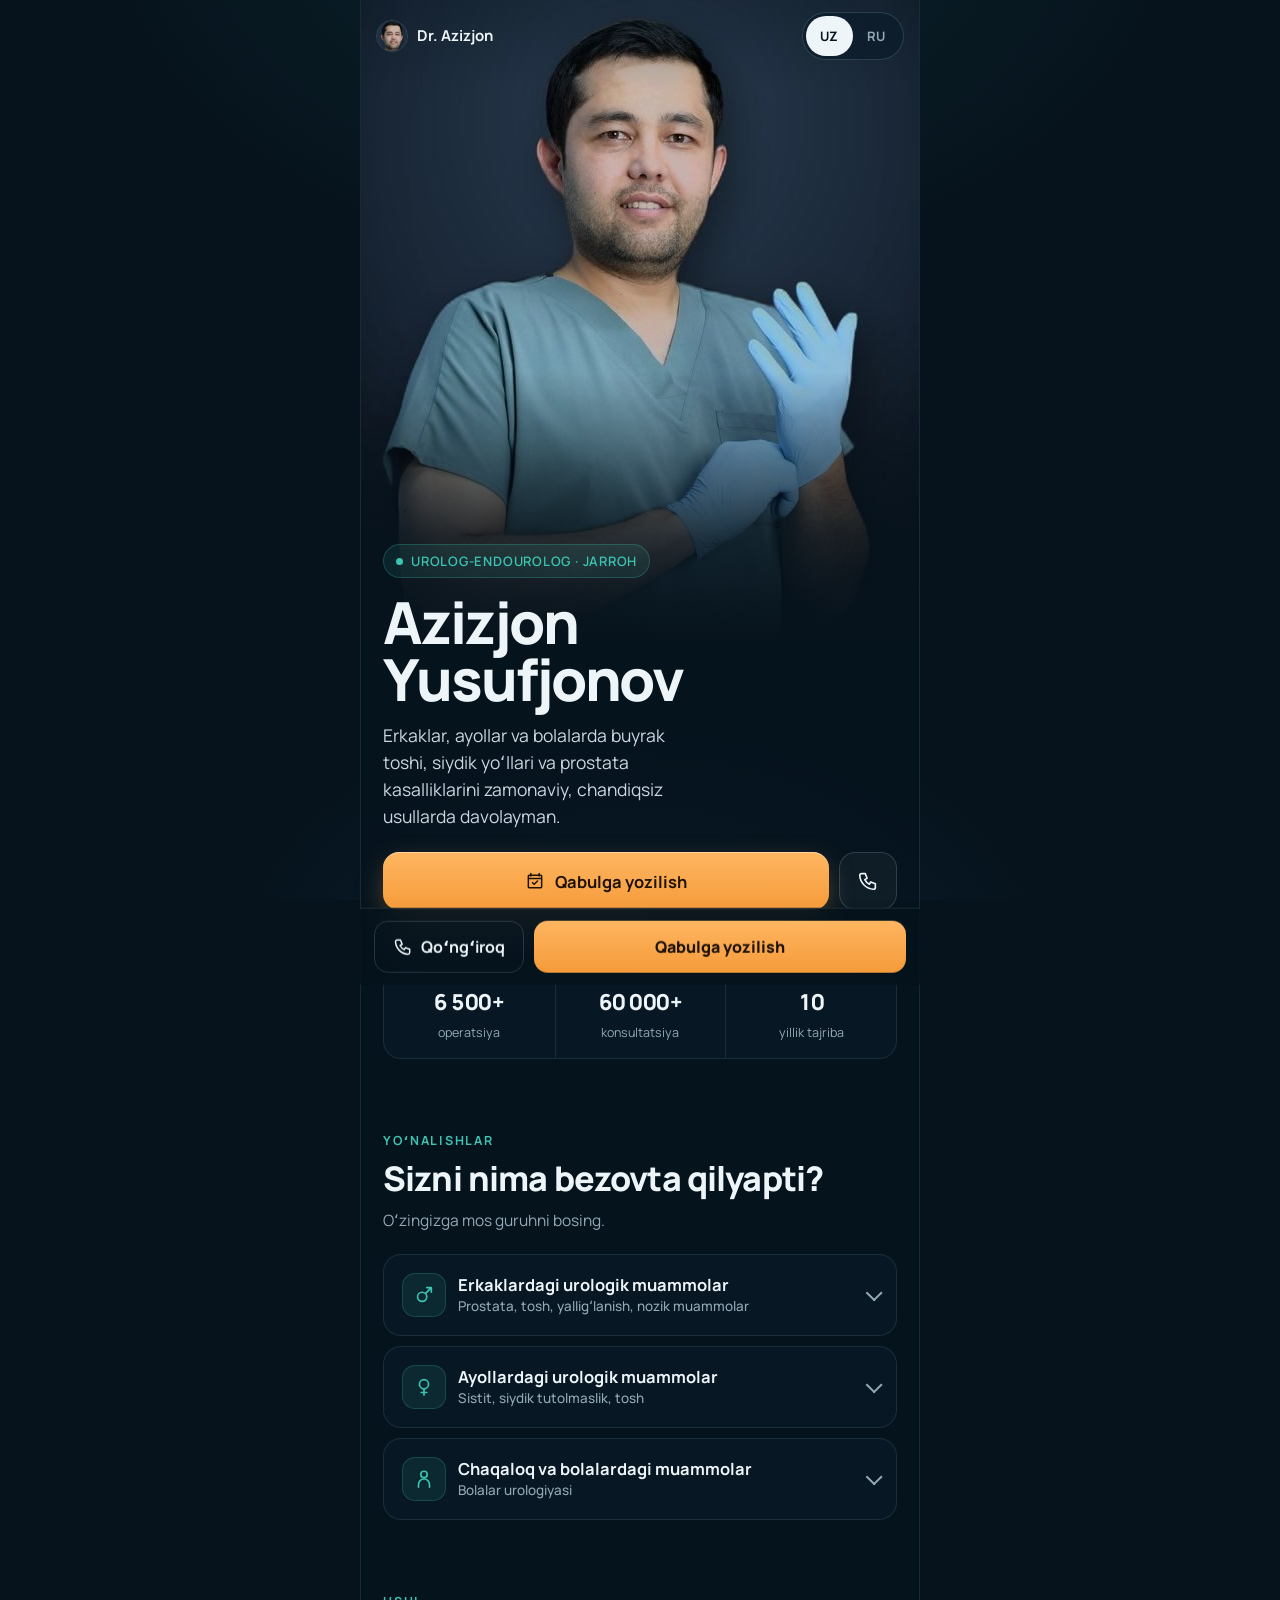
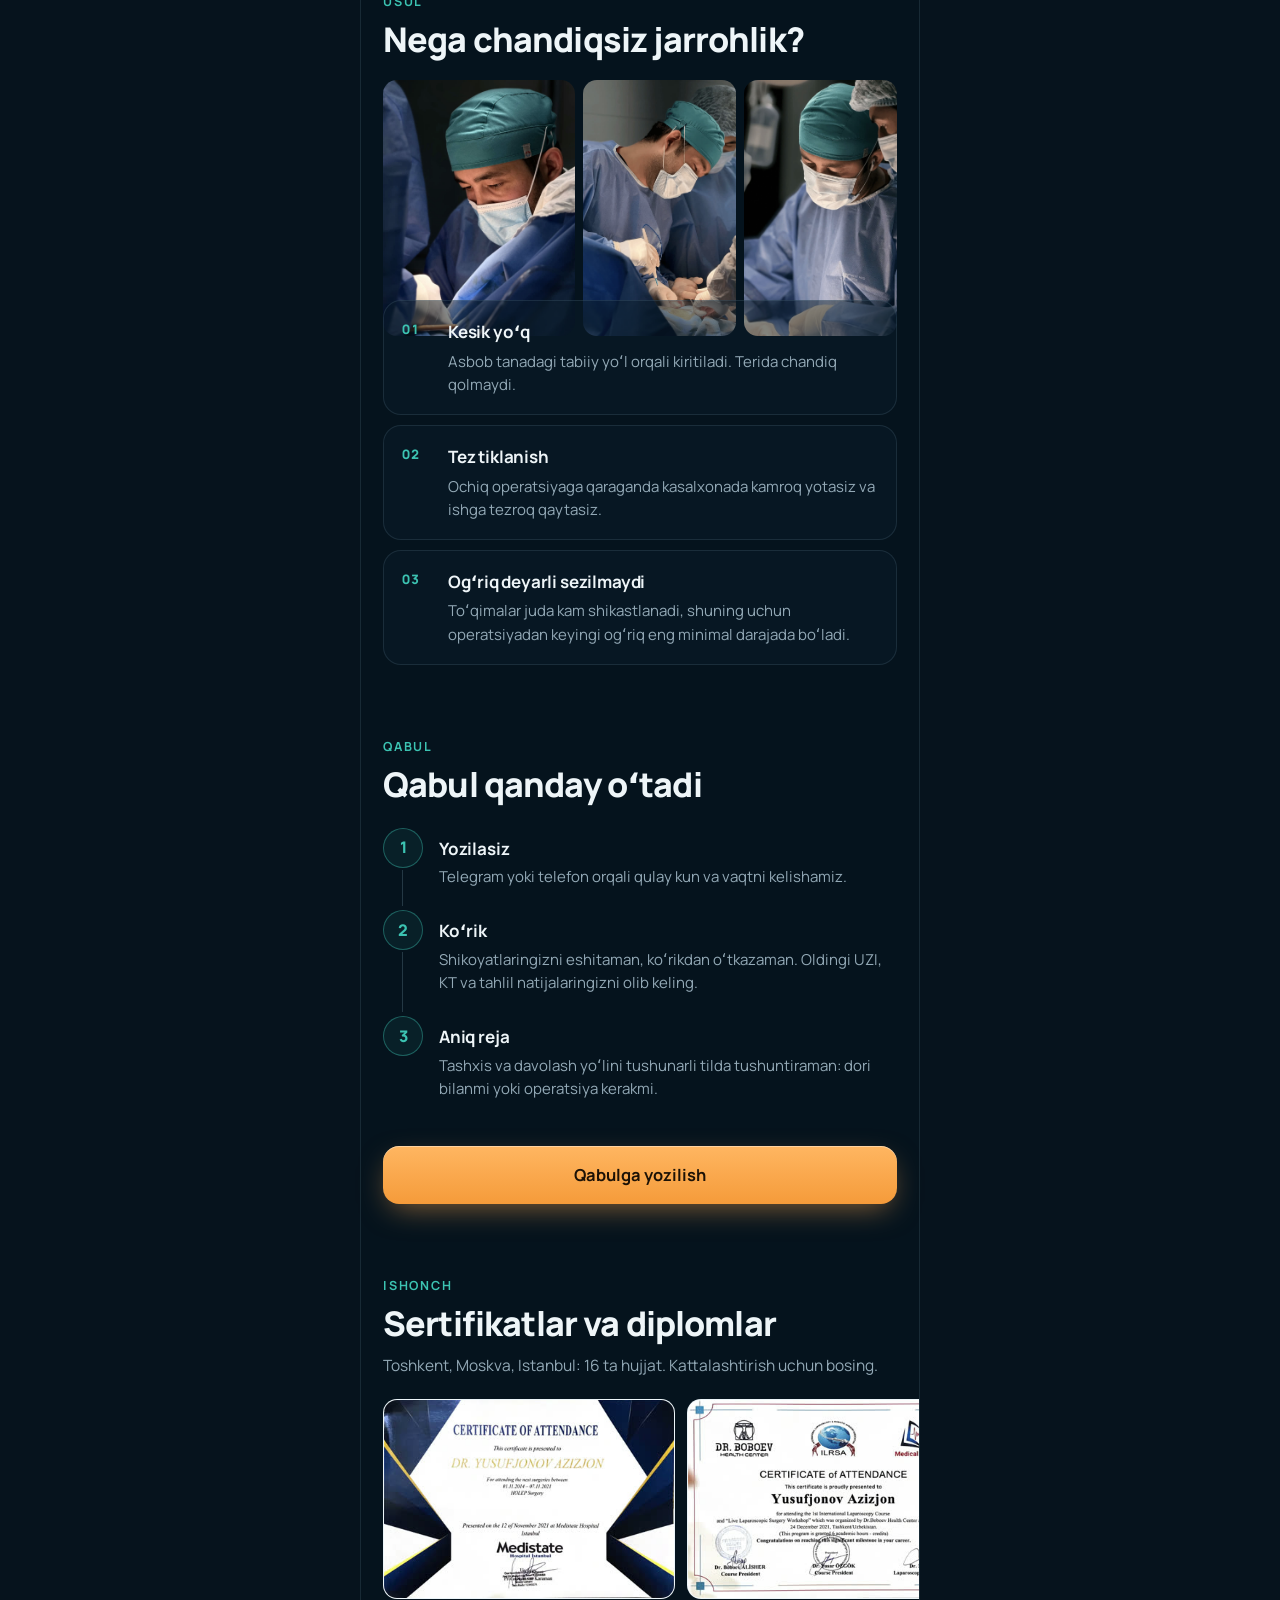
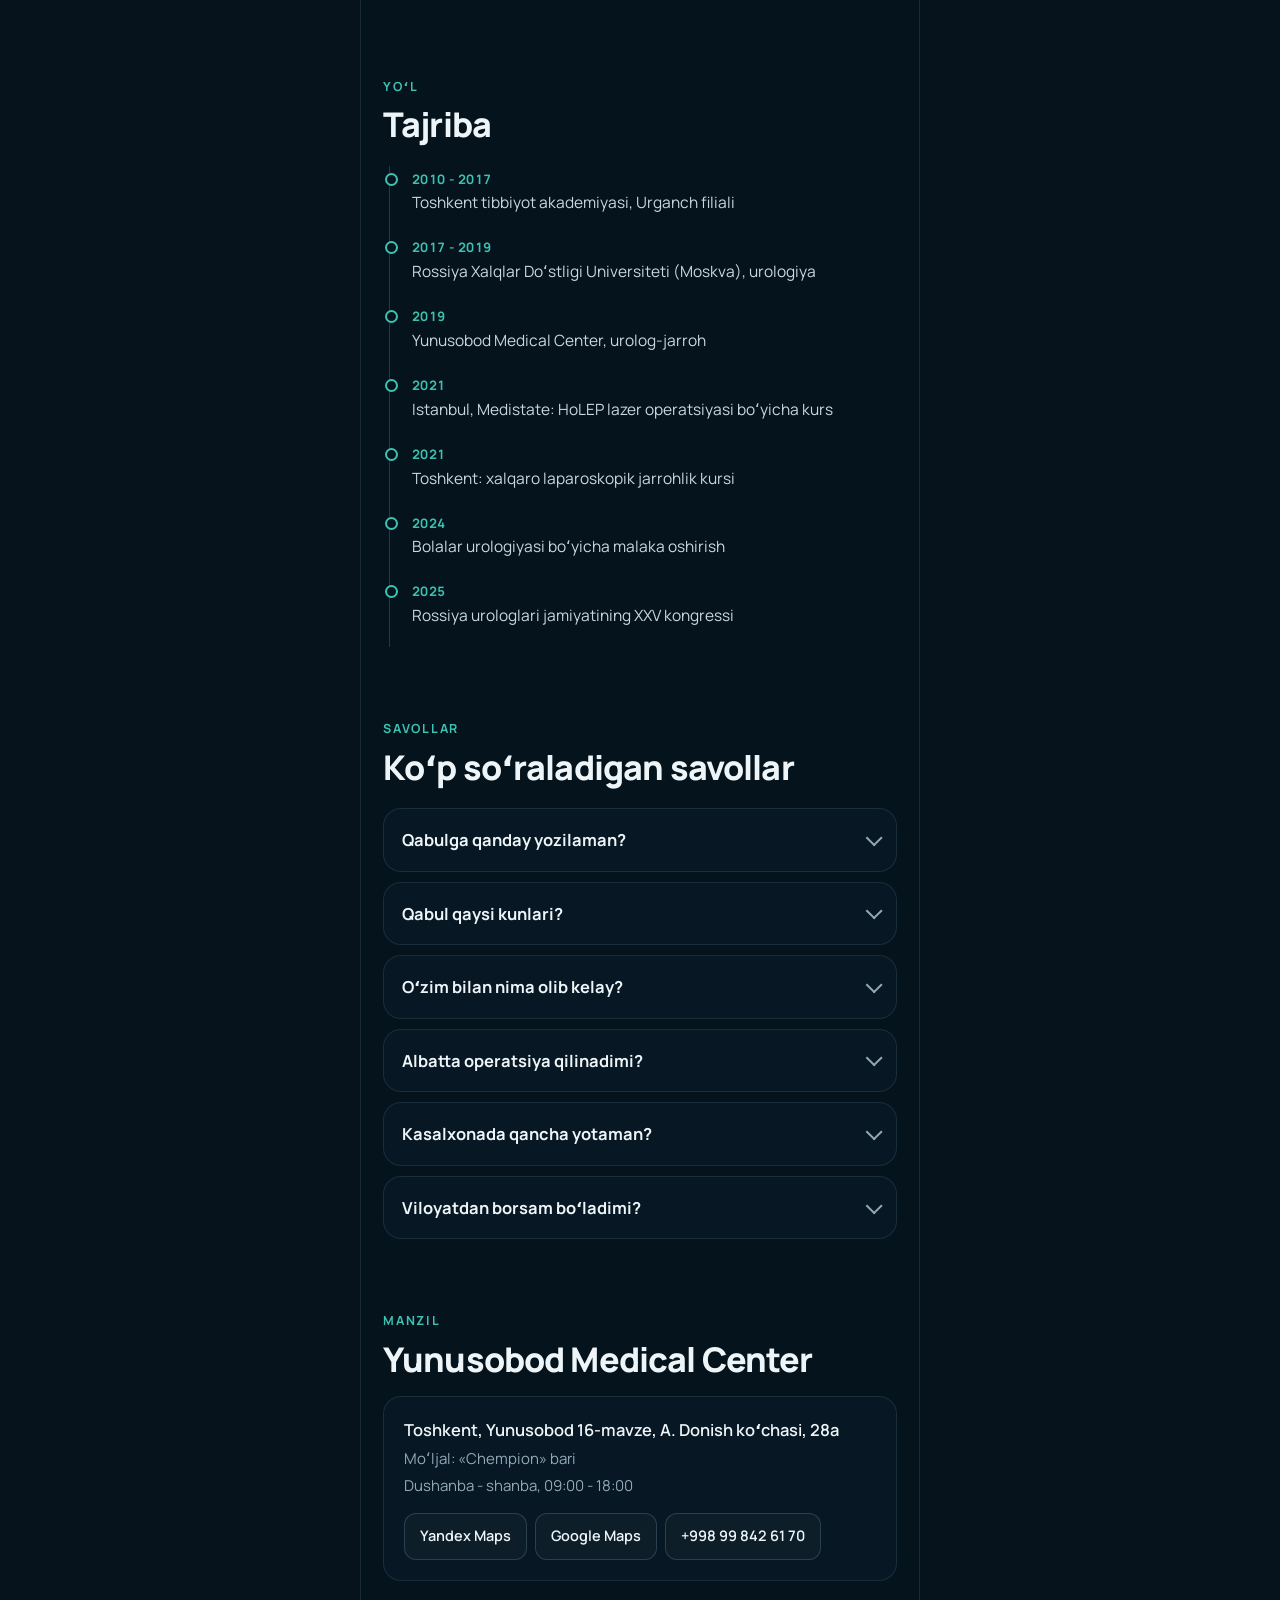
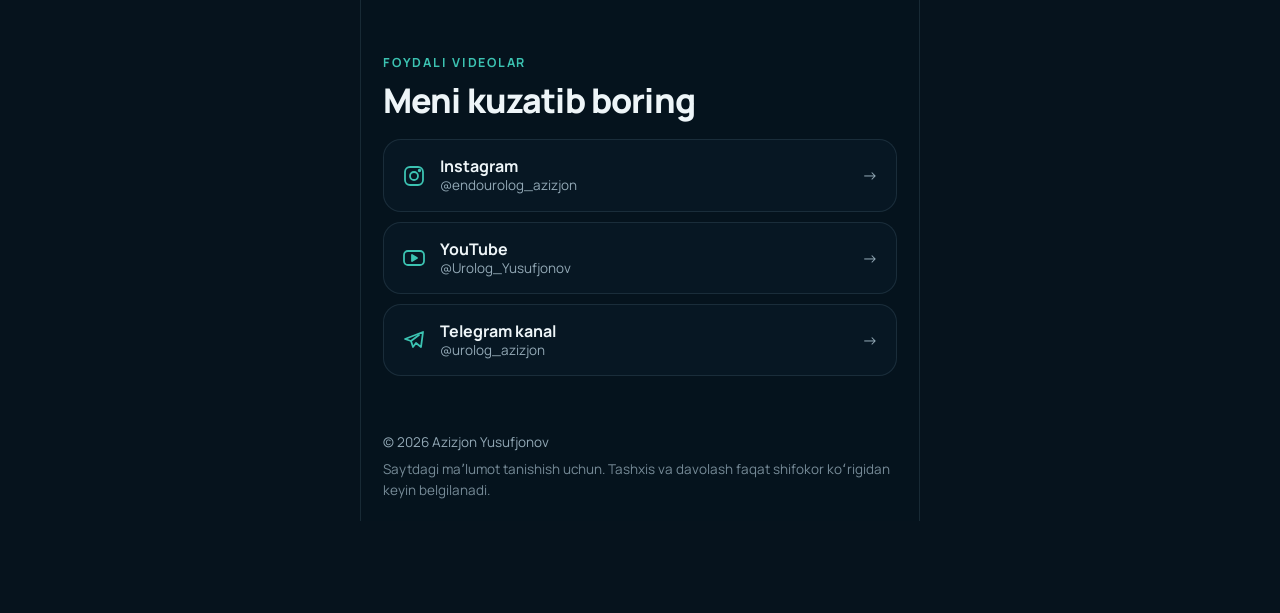
==== commit 48219555: "Remove price question from FAQ" ====
--- a/site/index.html
+++ b/site/index.html
@@ -177,7 +177,6 @@
     <details><summary data-i18n="q3">Oʻzim bilan nima olib kelay?</summary><div class="acc-body"><p data-i18n="q3t">Oldingi UZI, KT, tahlil natijalari va ichayotgan dorilaringiz roʻyxati. Hech narsa boʻlmasa ham kelavering, kerakli tekshiruvni oʻzim belgilayman.</p></div></details>
     <details><summary data-i18n="q4">Albatta operatsiya qilinadimi?</summary><div class="acc-body"><p data-i18n="q4t">Yoʻq. Koʻp holatlar dori va kuzatuv bilan davolanadi. Operatsiya faqat haqiqatan kerak boʻlganda tavsiya qilinadi.</p></div></details>
     <details><summary data-i18n="q5">Kasalxonada qancha yotaman?</summary><div class="acc-body"><p data-i18n="q5t">Endoskopik operatsiyadan keyin odatda 1 kun. Koʻpchilik bemorlar ertasi kuni uyga ketadi.</p></div></details>
-    <details><summary data-i18n="q6">Konsultatsiya narxi qancha?</summary><div class="acc-body"><p data-i18n="q6t">Narx va boʻsh vaqtni telefon yoki Telegram orqali aniqlab oling.</p></div></details>
     <details><summary data-i18n="q7">Viloyatdan borsam boʻladimi?</summary><div class="acc-body"><p data-i18n="q7t">Ha, albatta! Bemorlarimizning koʻpchiligi viloyatlardan keladi. Avval Telegramga yozing, tahlillaringizni yuboring. Kelish kunini birga kelishib olamiz, shunda yoʻlga bemalol, ishonch bilan chiqasiz.</p></div></details>
   </div>
 </section>
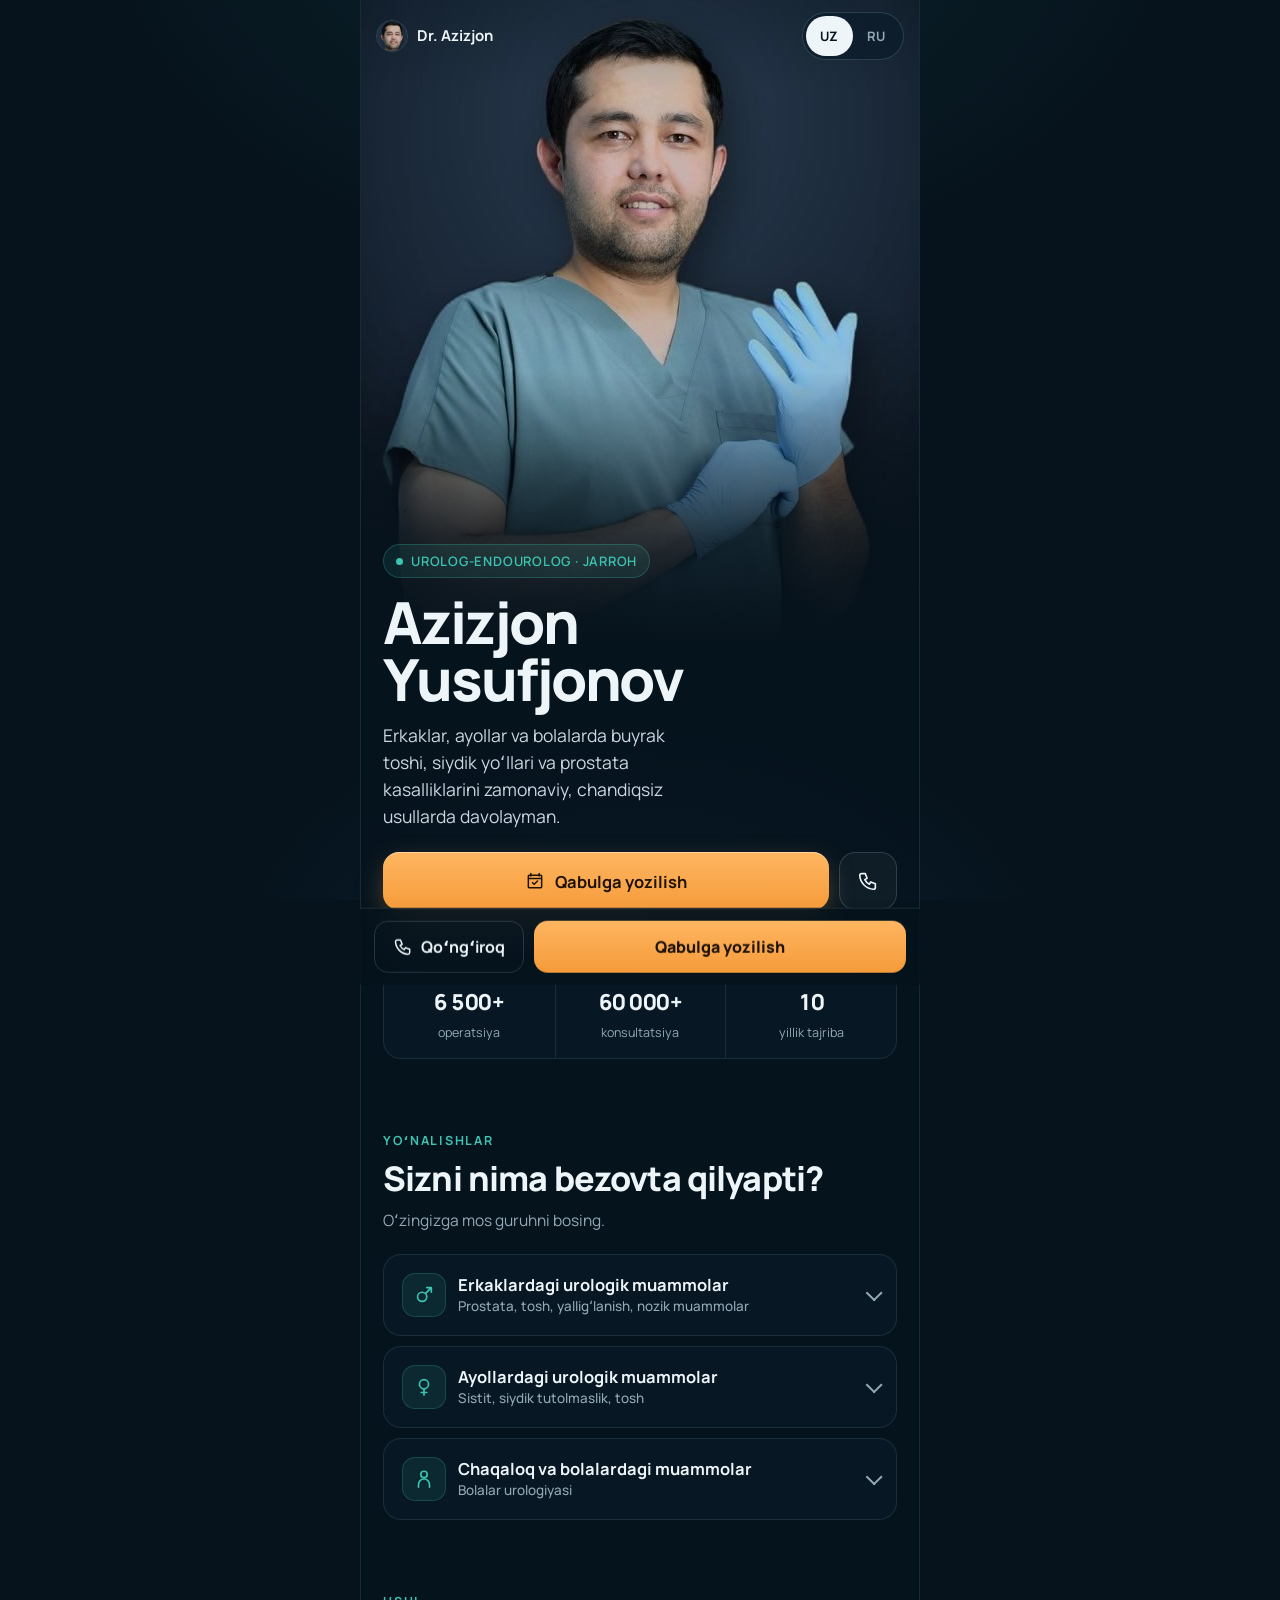
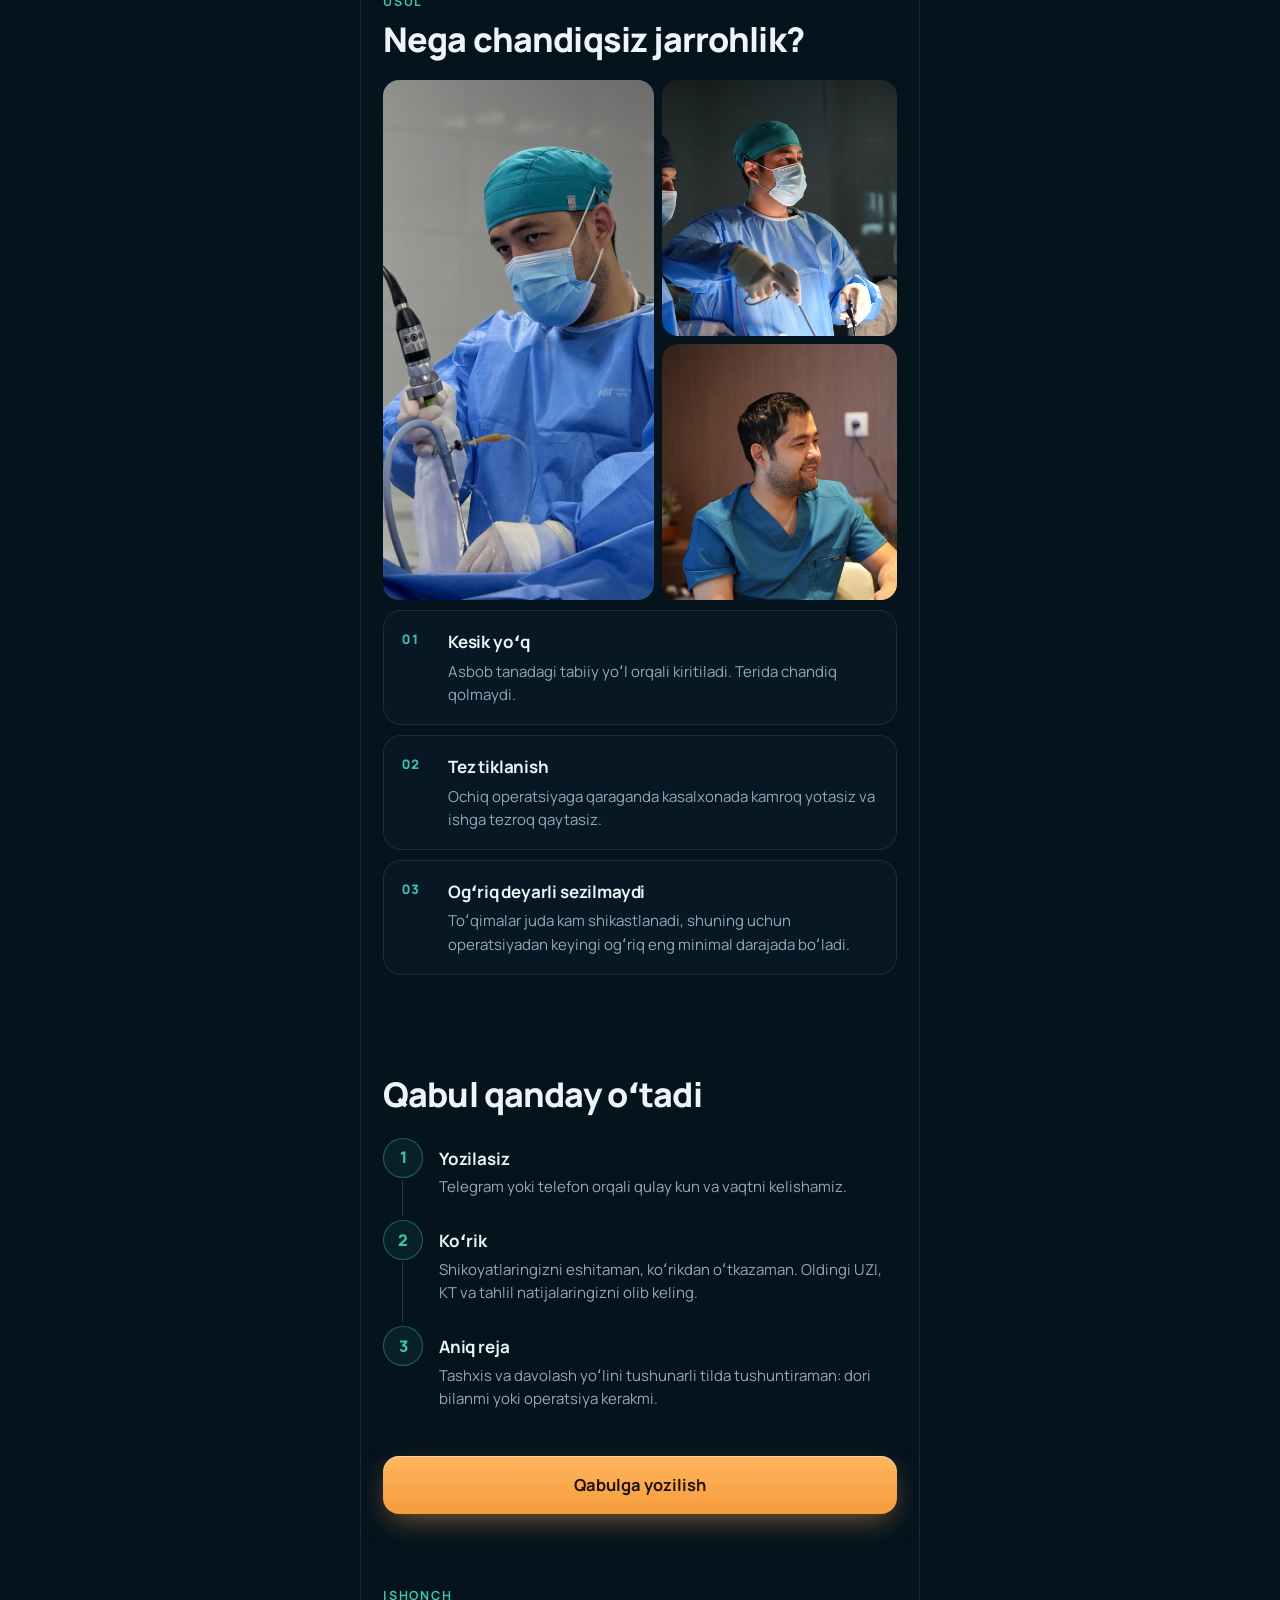
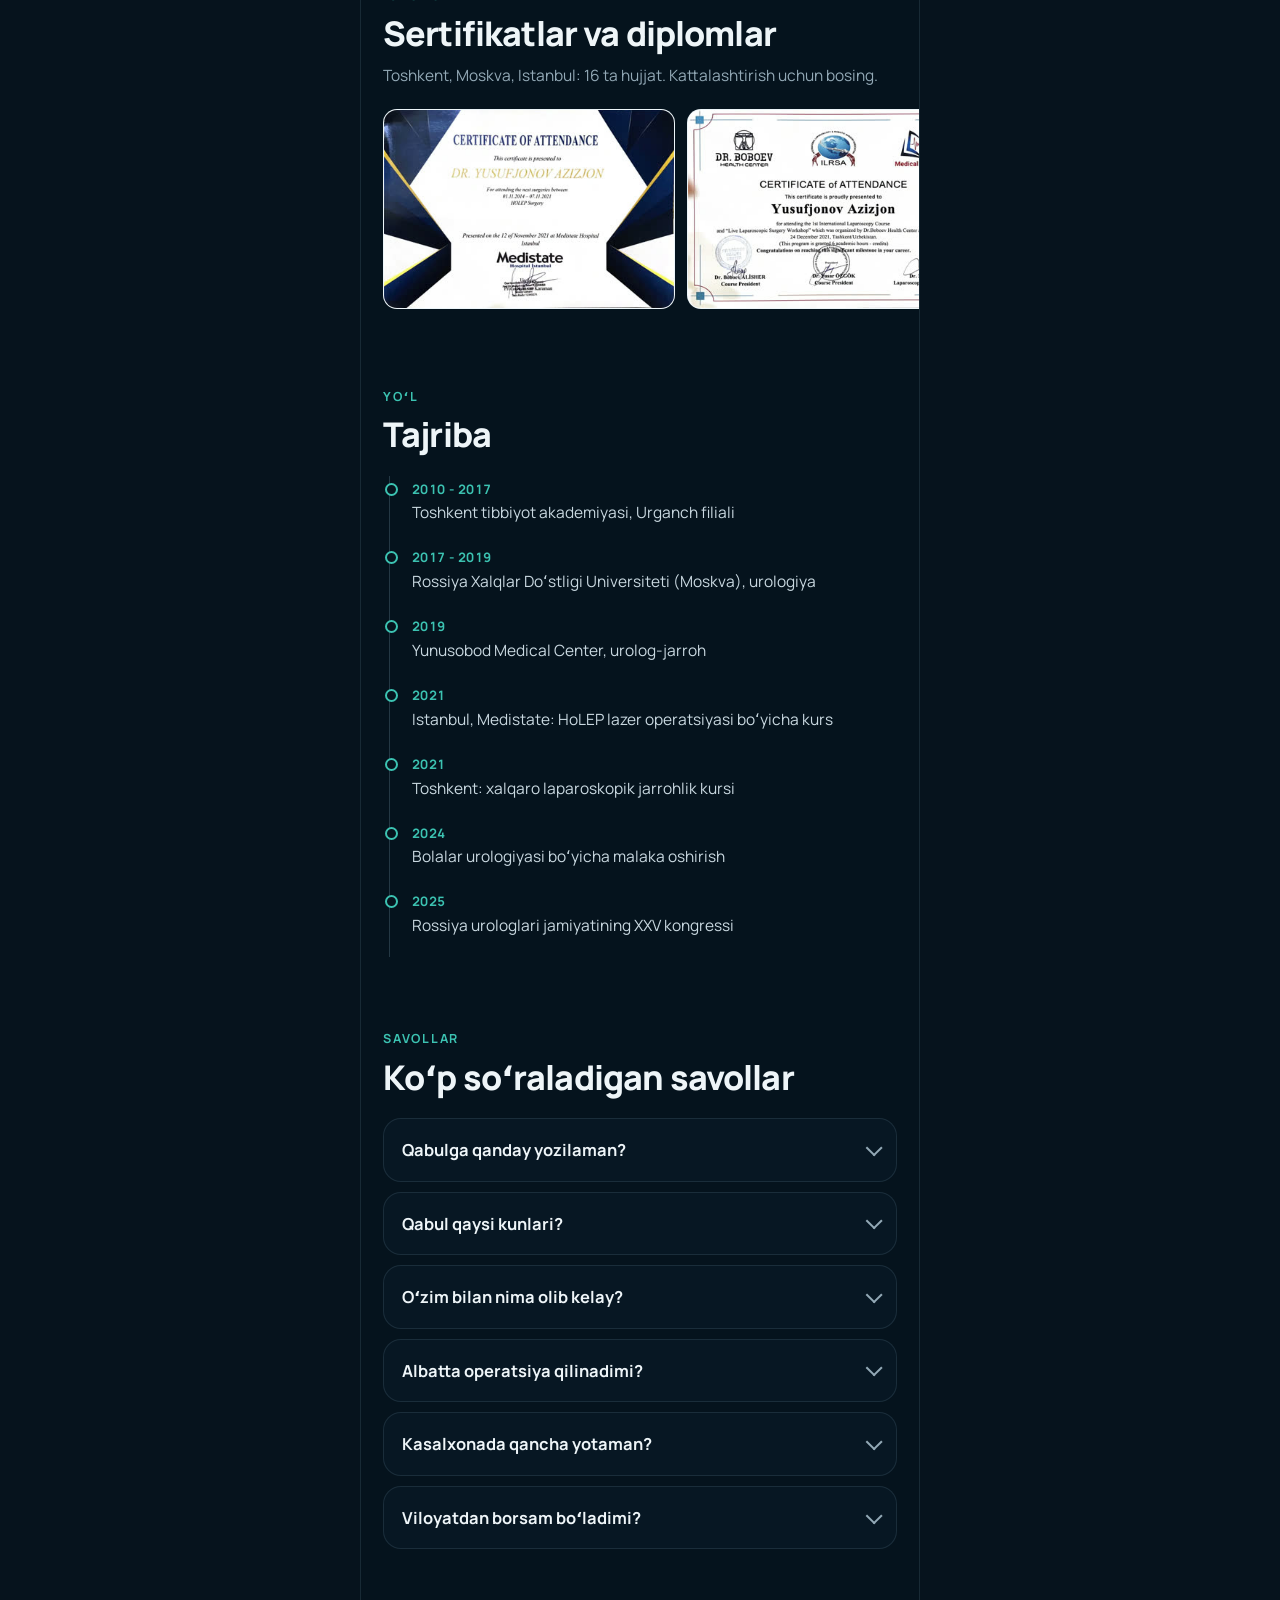
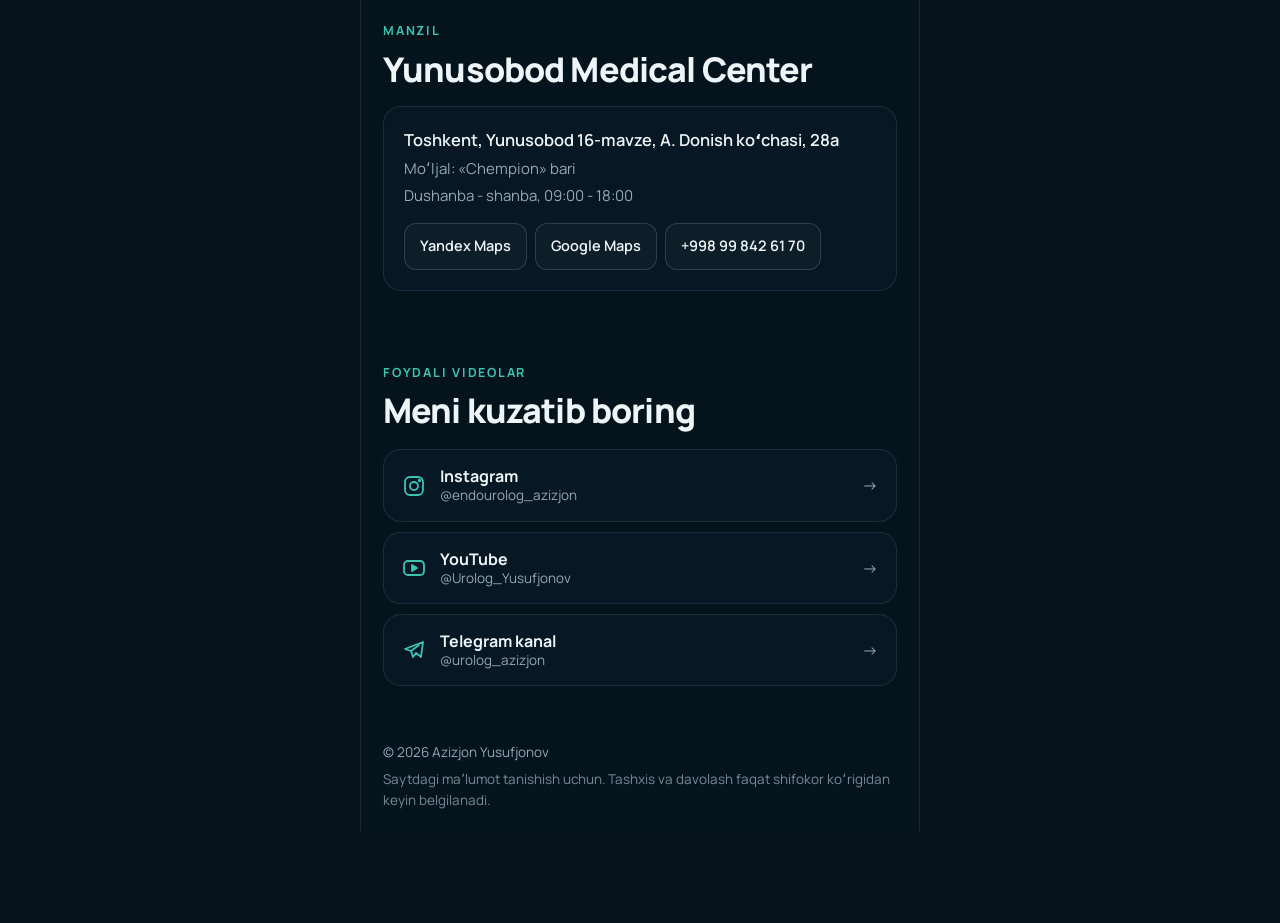
==== commit fd6b4969: "New photos for endoscopic surgery section; one large plus two stacked layout" ====
--- a/site/index.html
+++ b/site/index.html
@@ -120,8 +120,8 @@
   <h2 data-i18n="w_h">Nega chandiqsiz jarrohlik?</h2>
   <div class="strip" aria-hidden="true">
     <img src="img/jarrohlik1.jpg" alt="" loading="lazy" width="900" height="1200">
-    <img src="img/jarrohlik2.jpg" alt="" loading="lazy" width="900" height="1200">
-    <img src="img/jarrohlik3.jpg" alt="" loading="lazy" width="900" height="1200">
+    <img src="img/jarrohlik2.jpg" alt="" loading="lazy" width="900" height="1350">
+    <img src="img/jarrohlik3.jpg" alt="" loading="lazy" width="900" height="1350">
   </div>
   <div class="cards">
     <div class="card"><b>01</b><h3 data-i18n="w1">Kesik yoʻq</h3><p data-i18n="w1t">Asbob tanadagi tabiiy yoʻl orqali kiritiladi. Terida chandiq qolmaydi.</p></div>
--- a/site/style.css
+++ b/site/style.css
@@ -114,8 +114,9 @@
 .link-btn{display:inline-block;padding:10px 0;margin-top:4px;color:var(--warm);font-weight:700;font-size:15px}
 
 /* why */
-.strip{display:grid;grid-template-columns:1.25fr 1fr 1fr;gap:8px;margin-top:22px;height:210px}
-.strip img{width:100%;height:100%;object-fit:cover;border-radius:14px;filter:saturate(.9)}
+.strip{display:grid;grid-template-columns:minmax(0,1.15fr) minmax(0,1fr);grid-template-rows:repeat(2,minmax(0,1fr));gap:8px;margin-top:22px;height:min(110vw,520px)}
+.strip img{width:100%;height:100%;min-height:0;object-fit:cover;object-position:50% 15%;border-radius:16px}
+.strip img:first-child{grid-row:1 / 3;object-position:35% 40%}
 .cards{display:grid;gap:10px;margin-top:10px}
 .card{border:1px solid var(--line);border-radius:var(--r);padding:18px 18px 18px 64px;position:relative;background:rgba(10,28,42,.5)}
 .card b{position:absolute;left:18px;top:18px;font-size:13px;font-weight:800;color:var(--teal);font-variant-numeric:tabular-nums;letter-spacing:.05em}
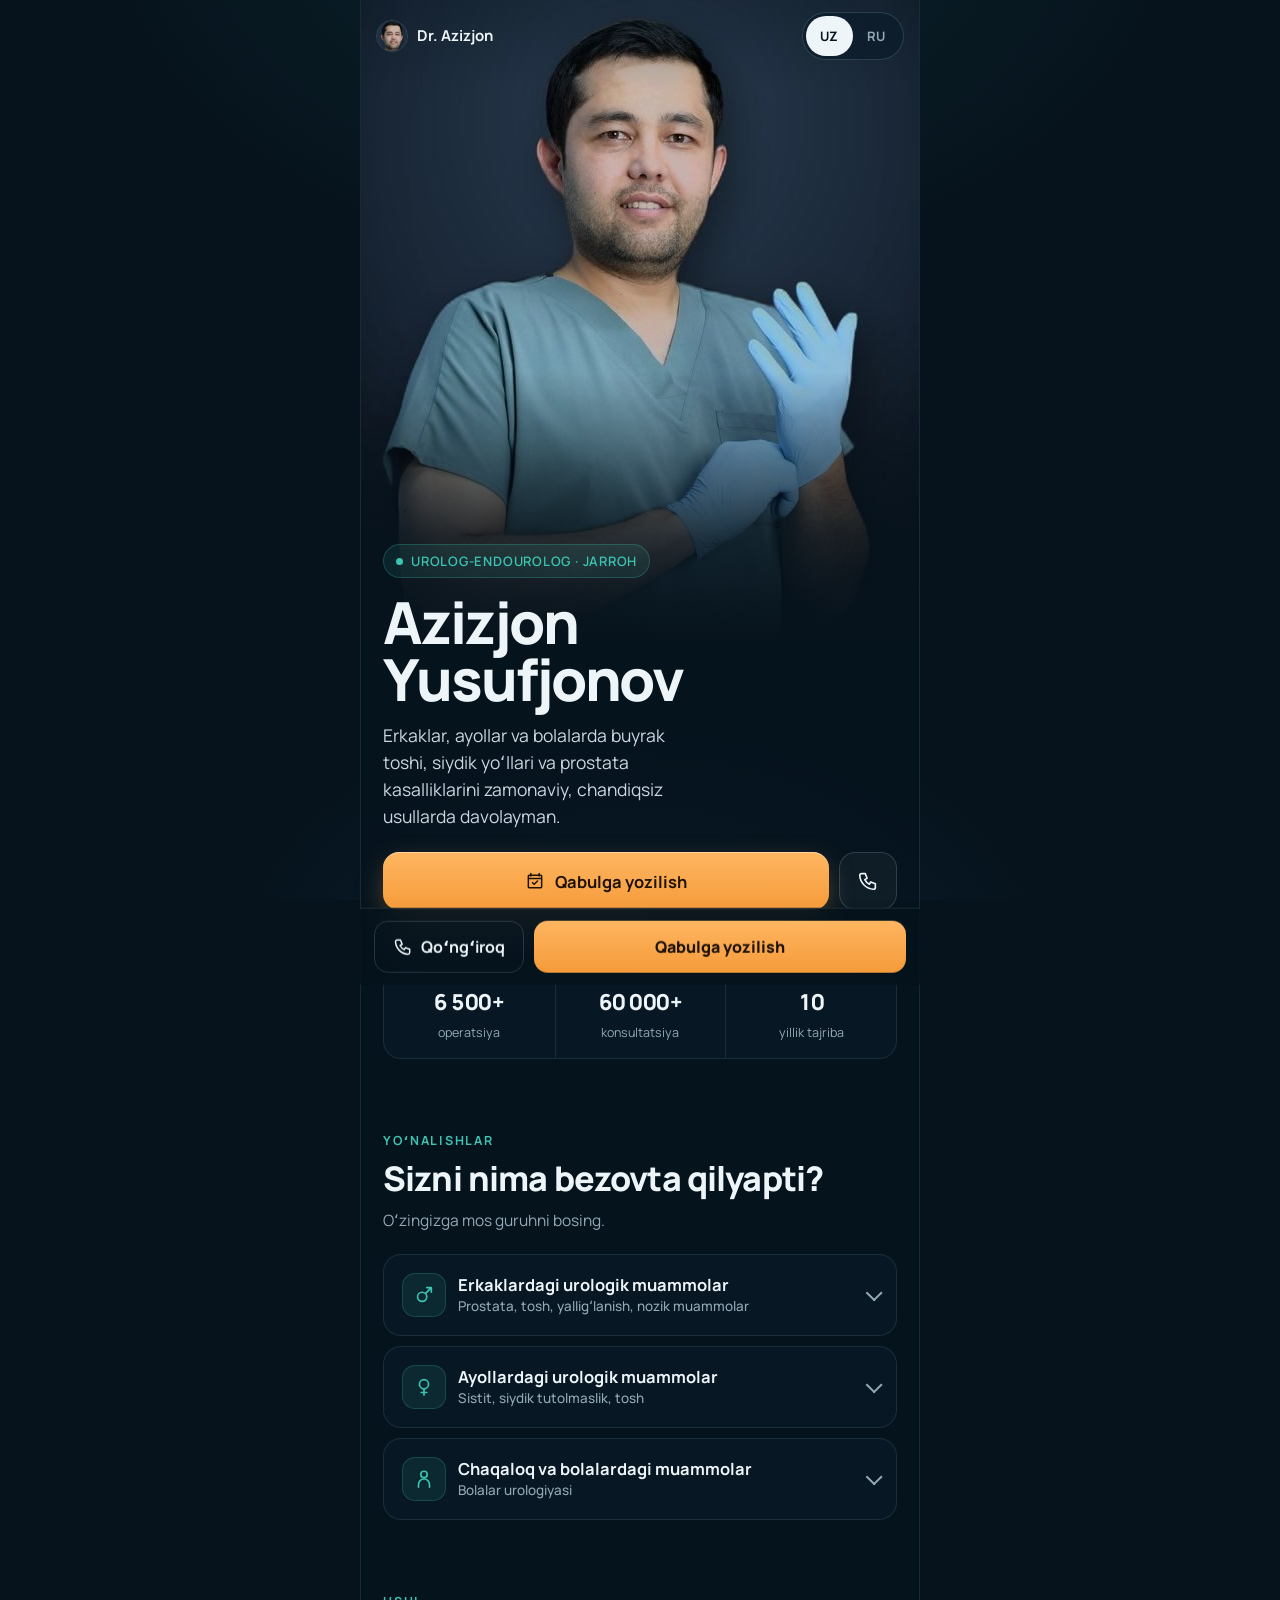
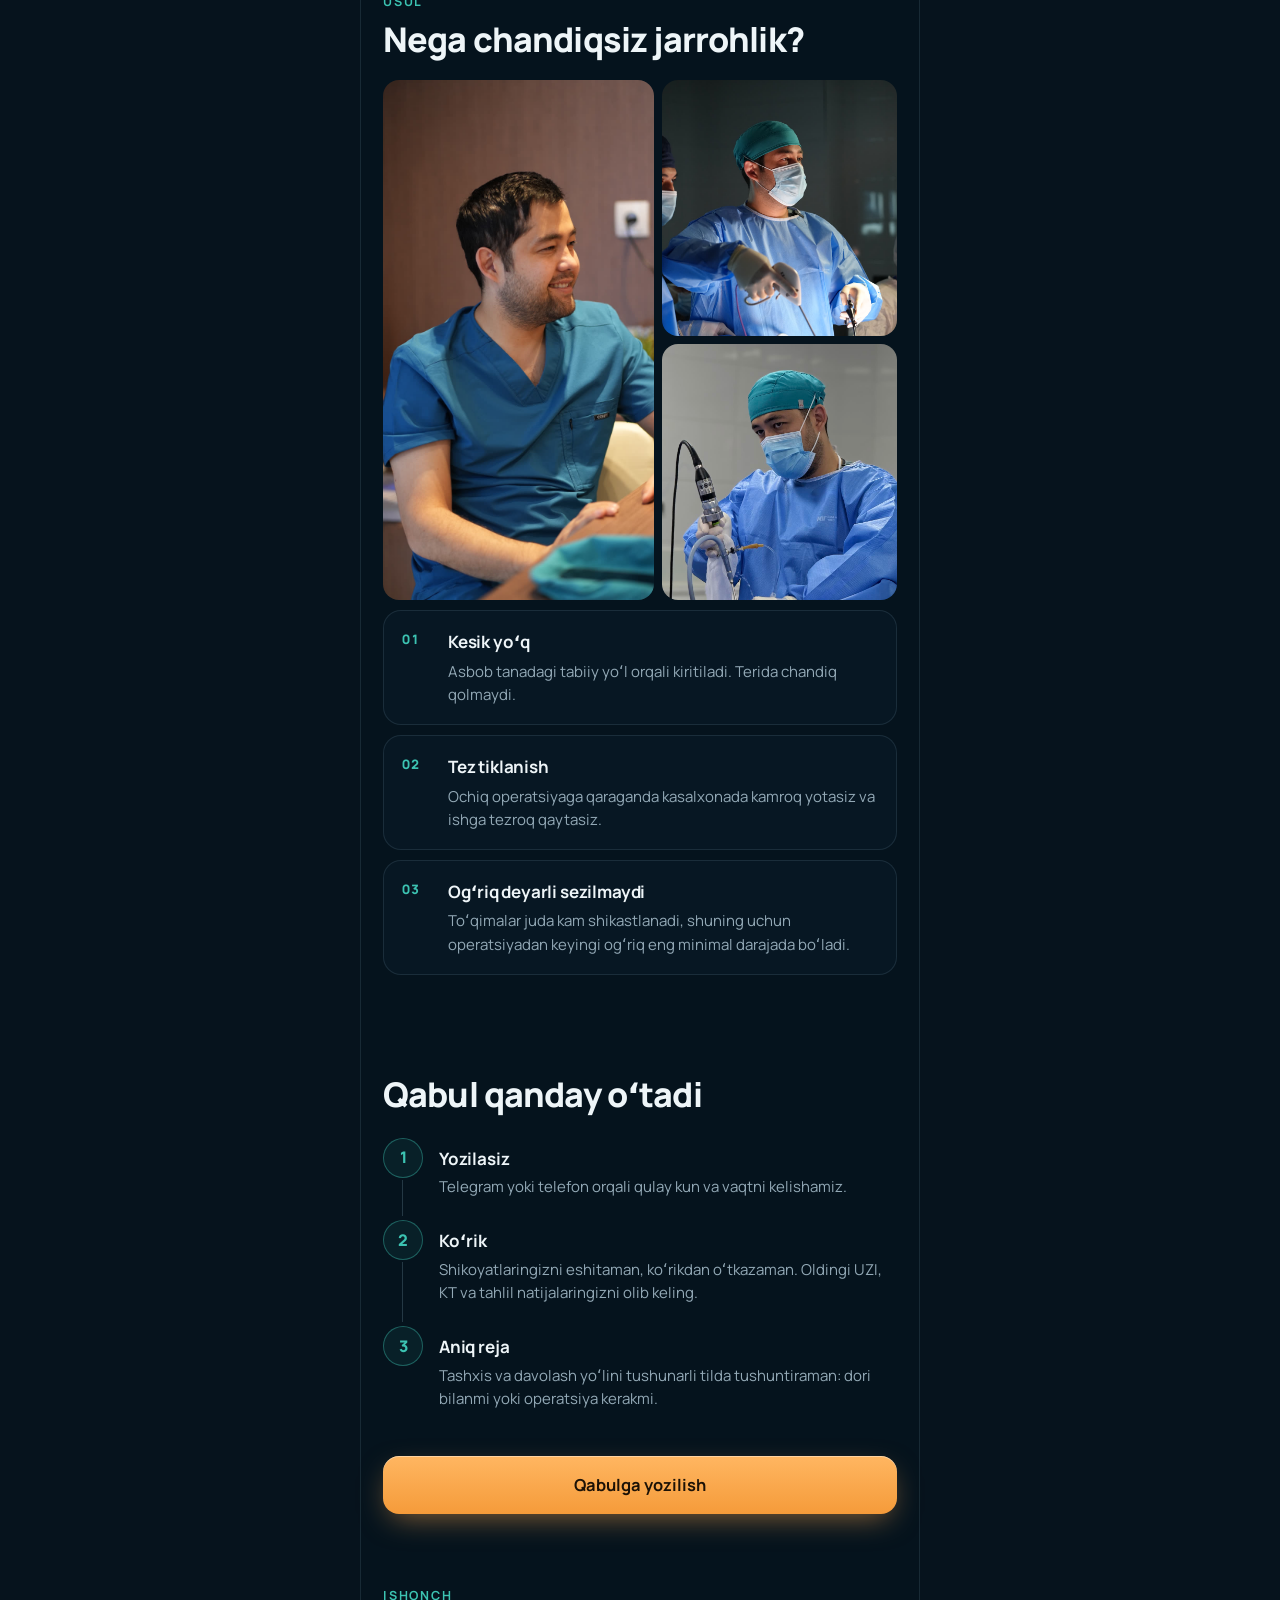
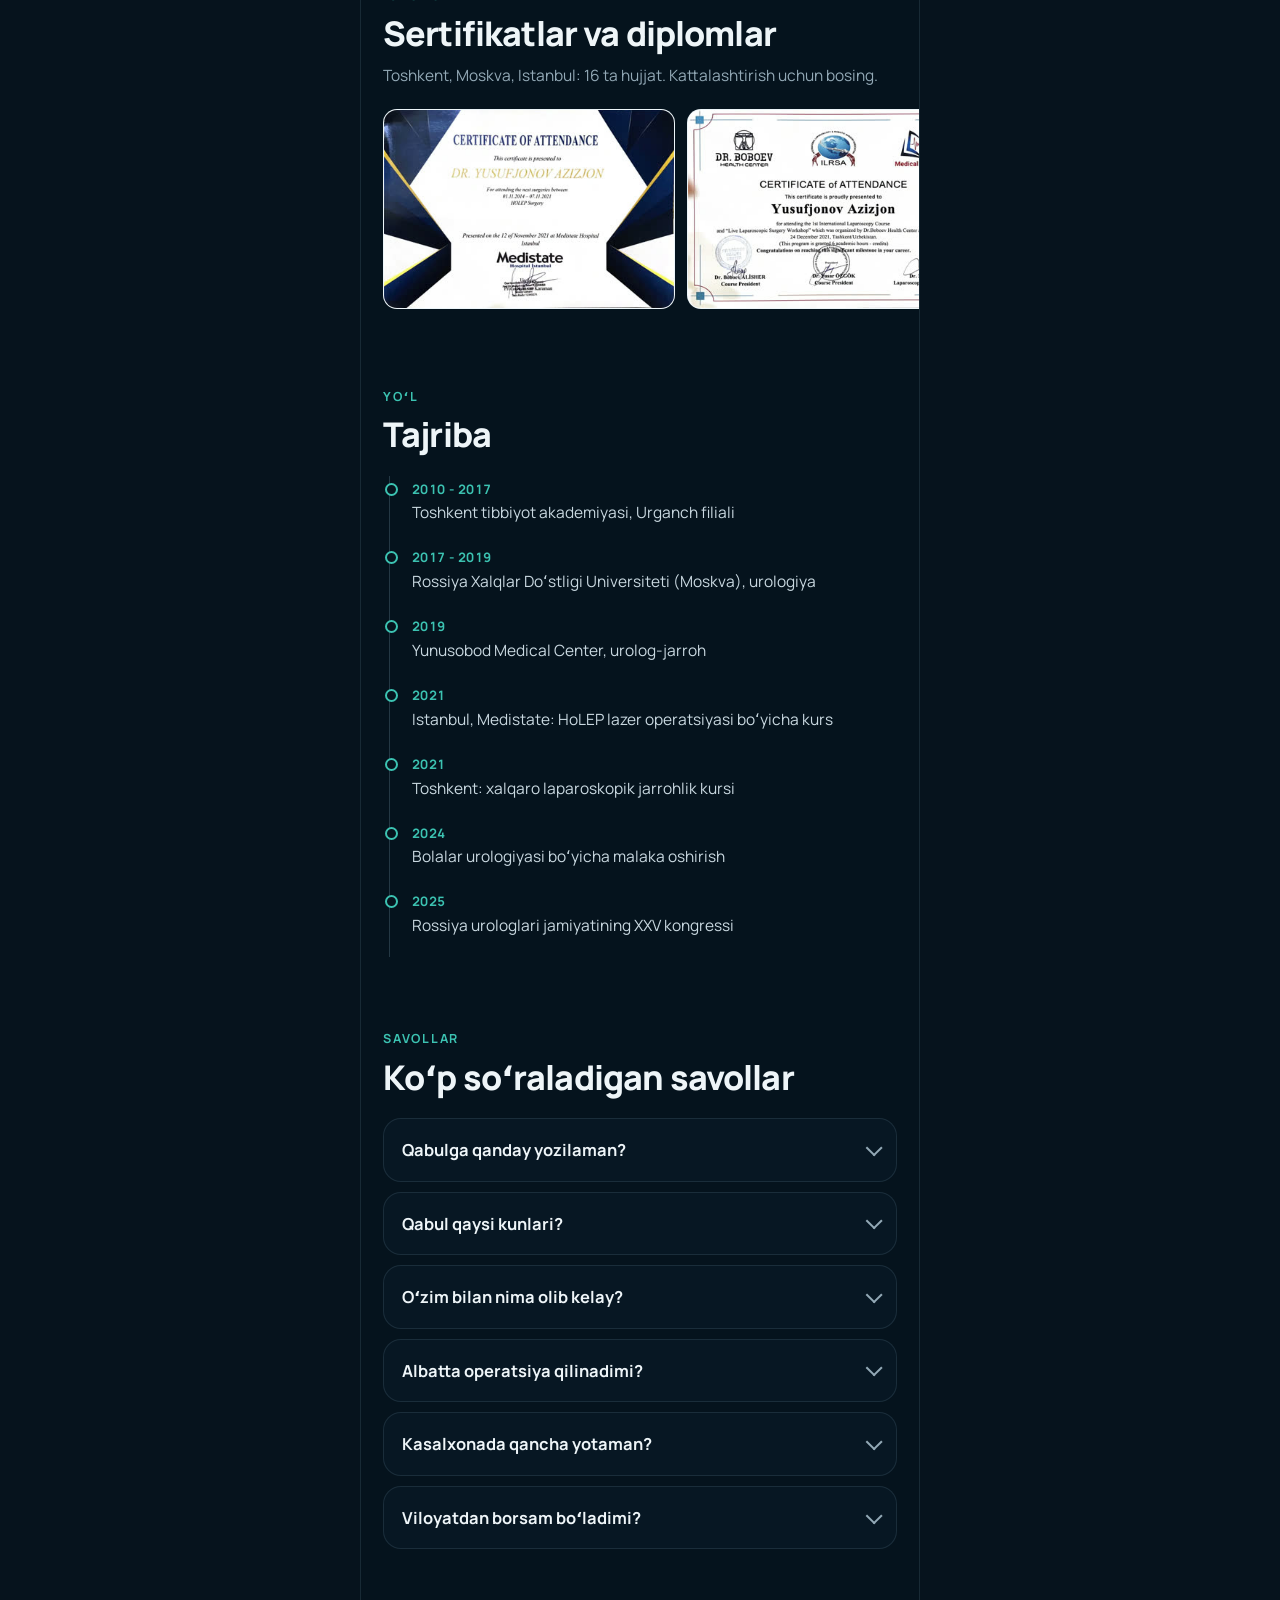
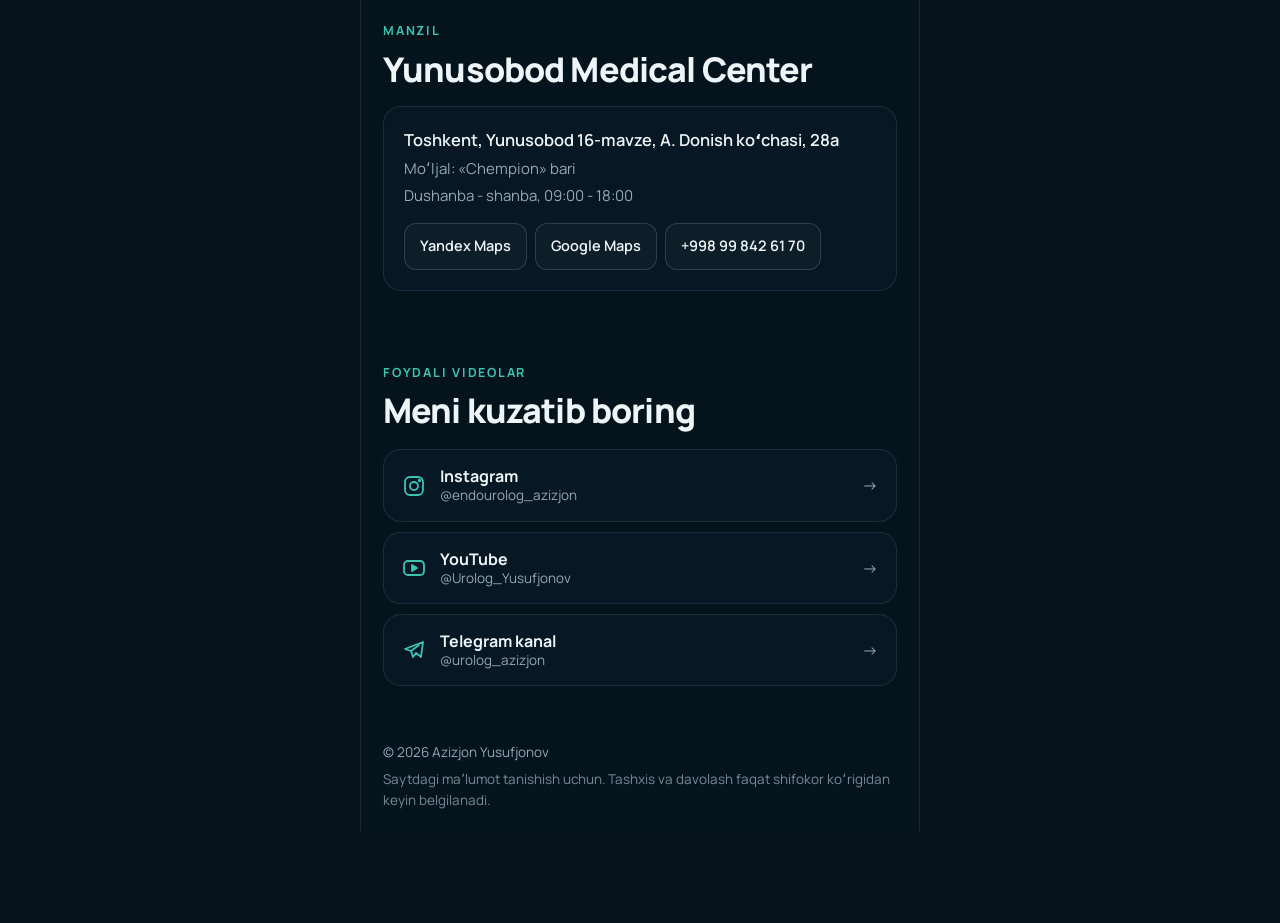
==== commit e710bbe0: "Swap large strip photo with consultation photo" ====
--- a/site/index.html
+++ b/site/index.html
@@ -119,9 +119,9 @@
   <p class="eyebrow" data-i18n="w_eye">Usul</p>
   <h2 data-i18n="w_h">Nega chandiqsiz jarrohlik?</h2>
   <div class="strip" aria-hidden="true">
+    <img src="img/jarrohlik3.jpg" alt="" loading="lazy" width="900" height="1350">
+    <img src="img/jarrohlik2.jpg" alt="" loading="lazy" width="900" height="1350">
     <img src="img/jarrohlik1.jpg" alt="" loading="lazy" width="900" height="1200">
-    <img src="img/jarrohlik2.jpg" alt="" loading="lazy" width="900" height="1350">
-    <img src="img/jarrohlik3.jpg" alt="" loading="lazy" width="900" height="1350">
   </div>
   <div class="cards">
     <div class="card"><b>01</b><h3 data-i18n="w1">Kesik yoʻq</h3><p data-i18n="w1t">Asbob tanadagi tabiiy yoʻl orqali kiritiladi. Terida chandiq qolmaydi.</p></div>
--- a/site/style.css
+++ b/site/style.css
@@ -116,7 +116,8 @@
 /* why */
 .strip{display:grid;grid-template-columns:minmax(0,1.15fr) minmax(0,1fr);grid-template-rows:repeat(2,minmax(0,1fr));gap:8px;margin-top:22px;height:min(110vw,520px)}
 .strip img{width:100%;height:100%;min-height:0;object-fit:cover;object-position:50% 15%;border-radius:16px}
-.strip img:first-child{grid-row:1 / 3;object-position:35% 40%}
+.strip img:first-child{grid-row:1 / 3;object-position:50% 35%}
+.strip img:last-child{object-position:40% 25%}
 .cards{display:grid;gap:10px;margin-top:10px}
 .card{border:1px solid var(--line);border-radius:var(--r);padding:18px 18px 18px 64px;position:relative;background:rgba(10,28,42,.5)}
 .card b{position:absolute;left:18px;top:18px;font-size:13px;font-weight:800;color:var(--teal);font-variant-numeric:tabular-nums;letter-spacing:.05em}
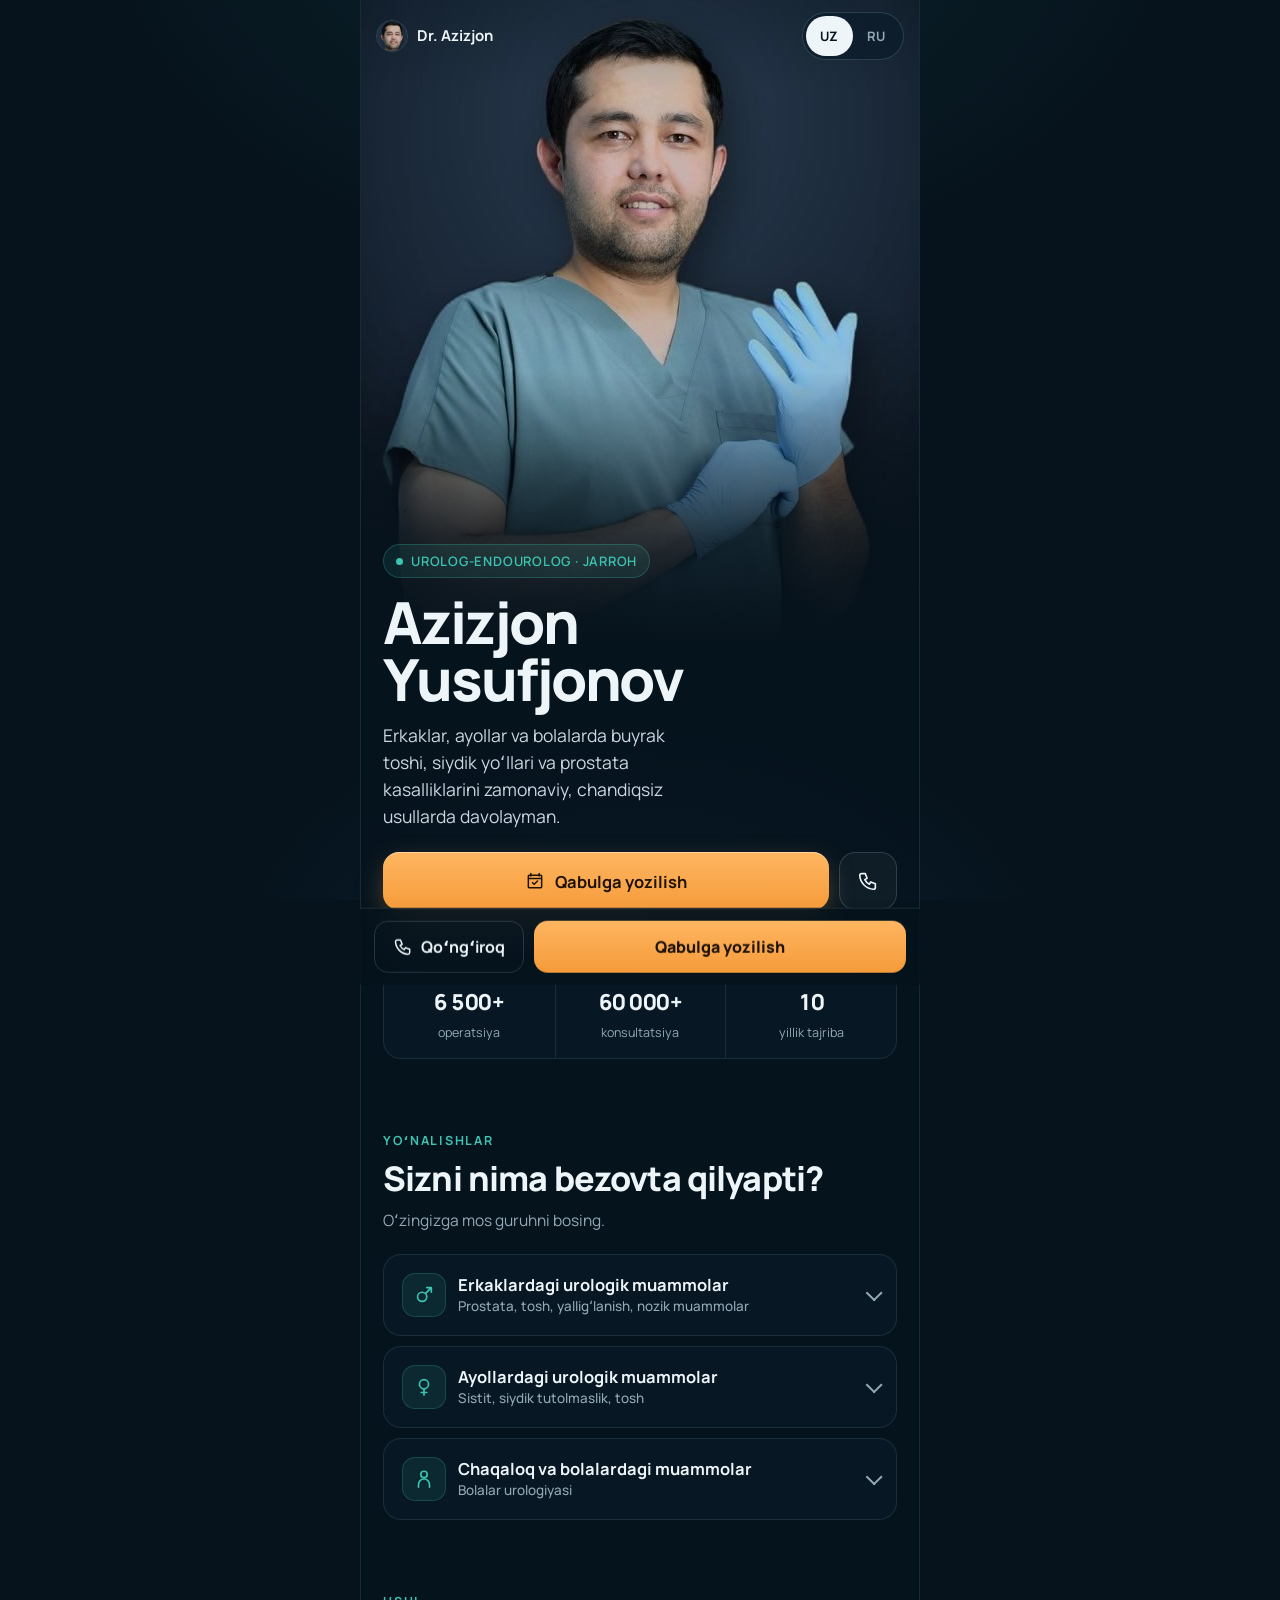
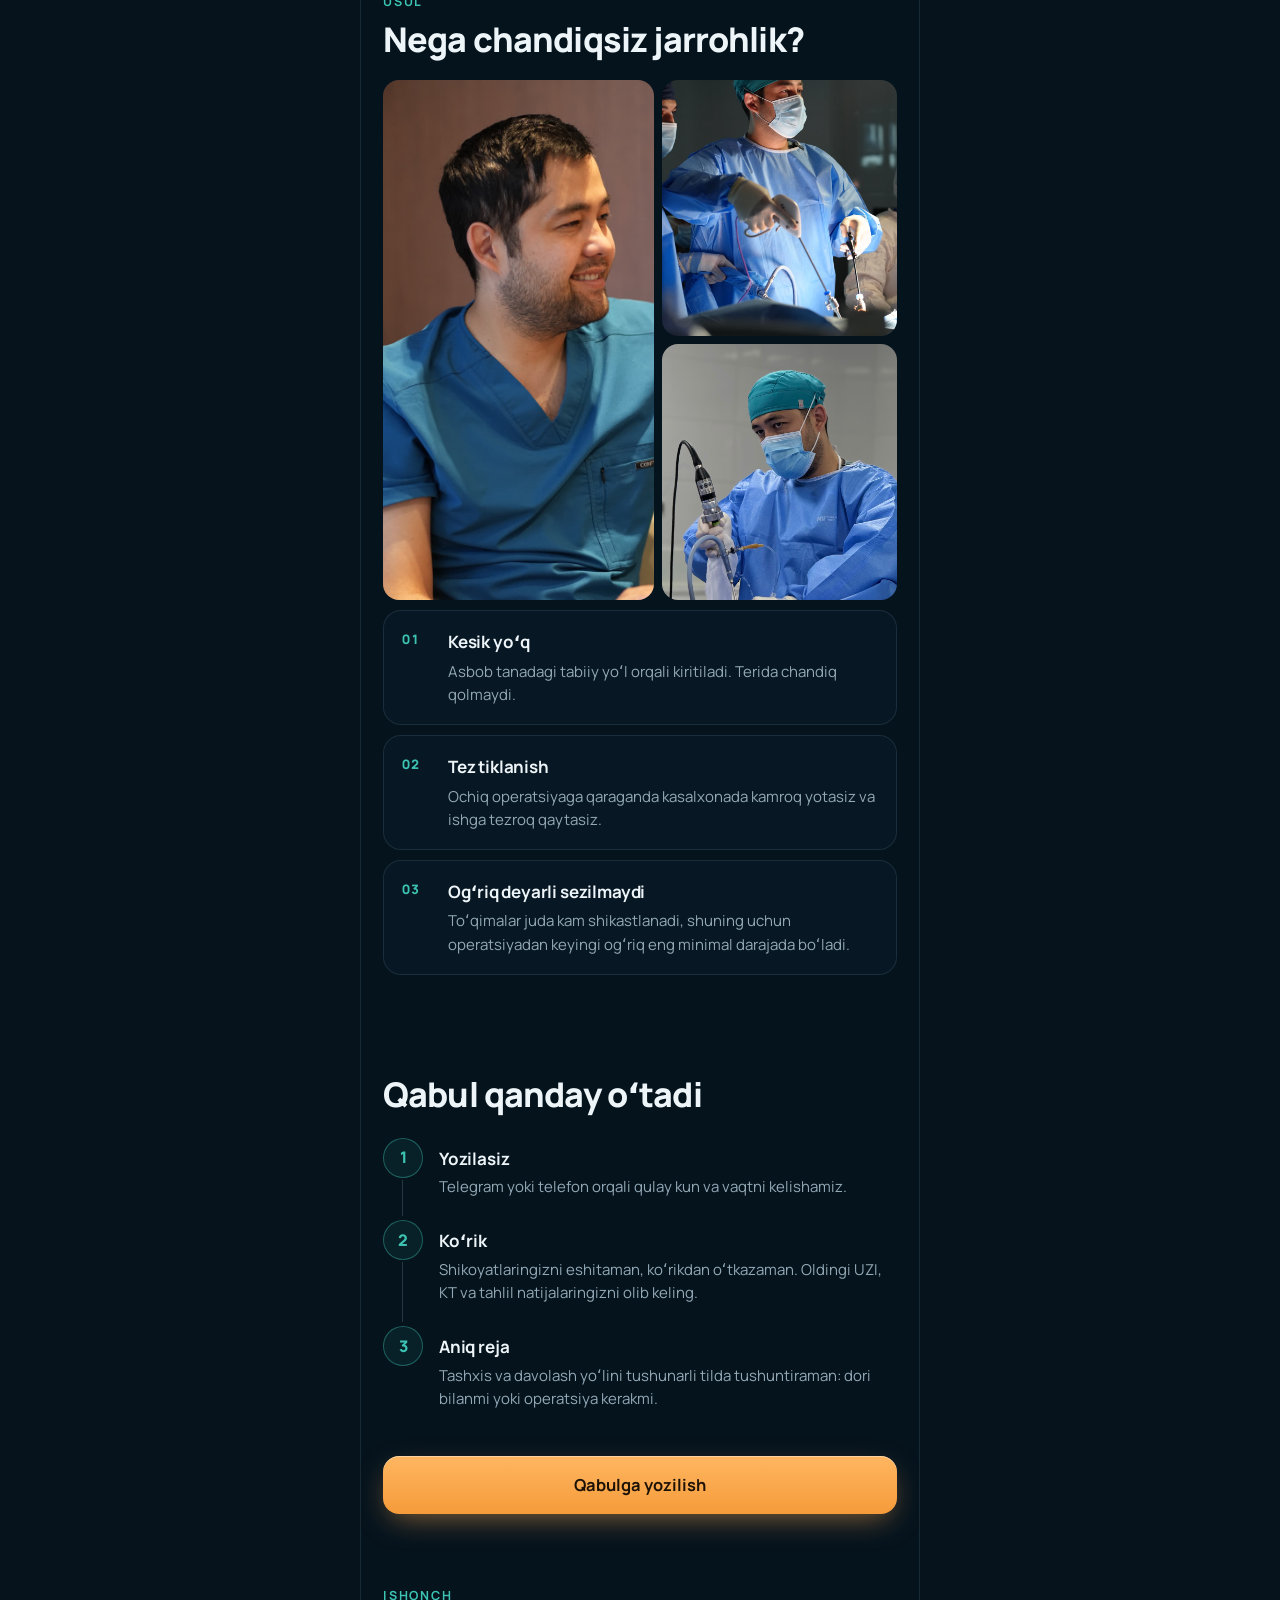
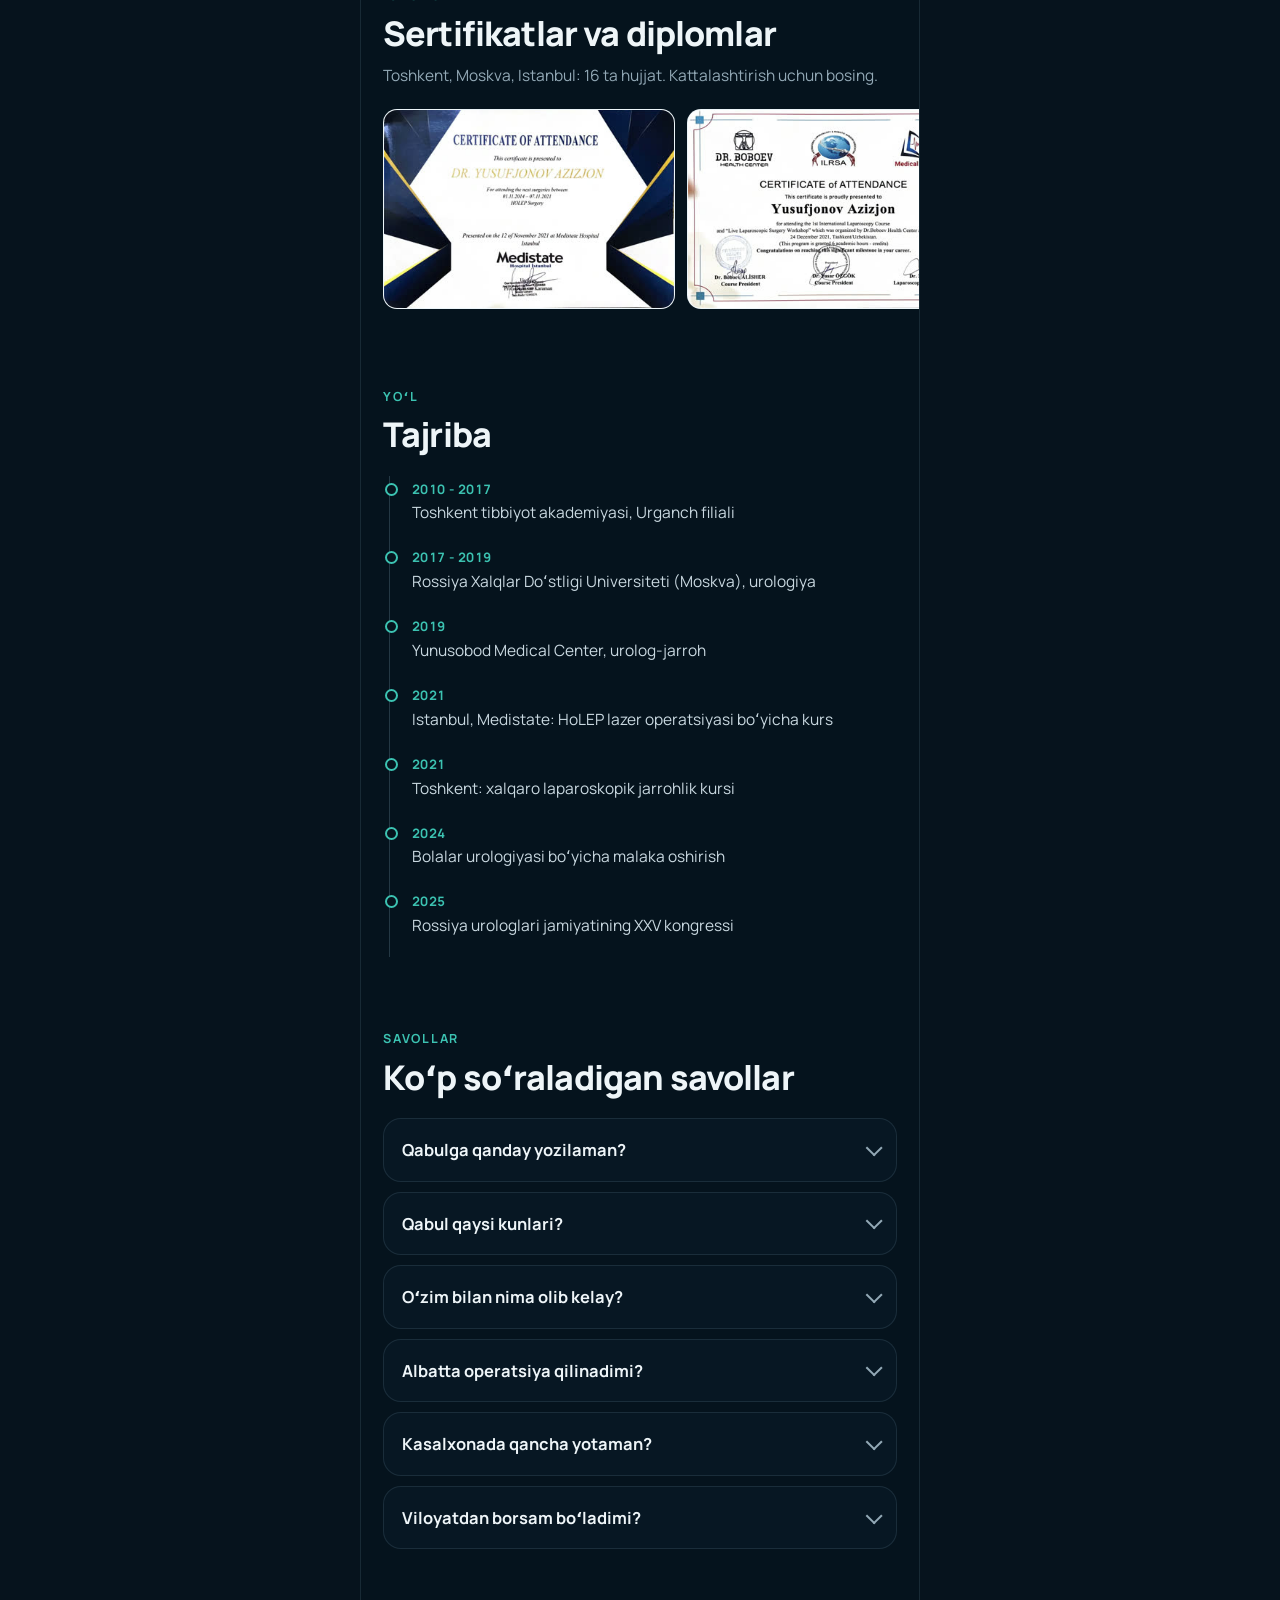
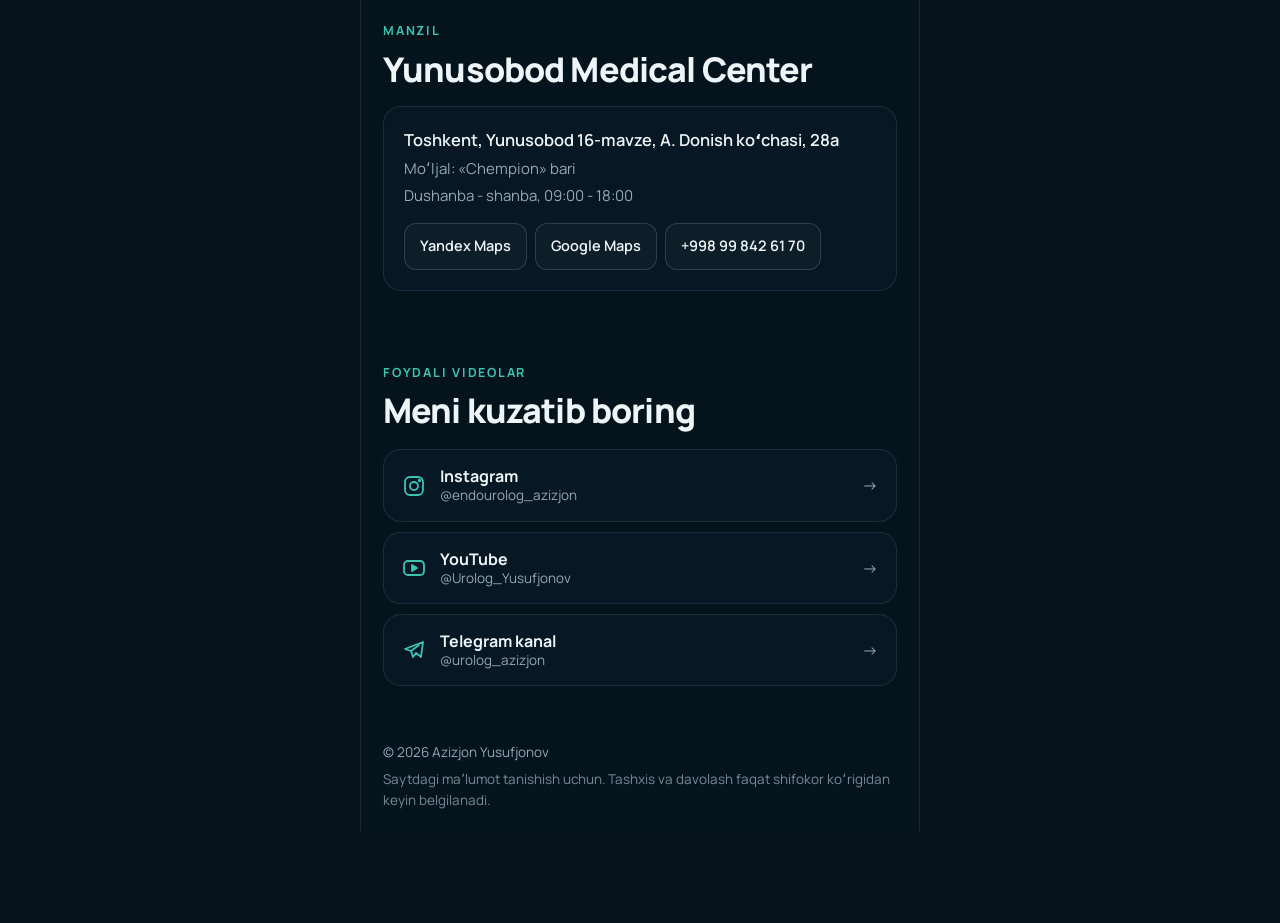
==== commit a2ff0ecf: "Crop consultation photo closer; lift two-surgeons photo framing" ====
--- a/site/index.html
+++ b/site/index.html
@@ -119,7 +119,7 @@
   <p class="eyebrow" data-i18n="w_eye">Usul</p>
   <h2 data-i18n="w_h">Nega chandiqsiz jarrohlik?</h2>
   <div class="strip" aria-hidden="true">
-    <img src="img/jarrohlik3.jpg" alt="" loading="lazy" width="900" height="1350">
+    <img src="img/jarrohlik3.jpg" alt="" loading="lazy" width="900" height="1182">
     <img src="img/jarrohlik2.jpg" alt="" loading="lazy" width="900" height="1350">
     <img src="img/jarrohlik1.jpg" alt="" loading="lazy" width="900" height="1200">
   </div>
--- a/site/style.css
+++ b/site/style.css
@@ -116,8 +116,9 @@
 /* why */
 .strip{display:grid;grid-template-columns:minmax(0,1.15fr) minmax(0,1fr);grid-template-rows:repeat(2,minmax(0,1fr));gap:8px;margin-top:22px;height:min(110vw,520px)}
 .strip img{width:100%;height:100%;min-height:0;object-fit:cover;object-position:50% 15%;border-radius:16px}
-.strip img:first-child{grid-row:1 / 3;object-position:50% 35%}
+.strip img:first-child{grid-row:1 / 3;object-position:50% 30%}
 .strip img:last-child{object-position:40% 25%}
+.strip img:nth-child(2){object-position:50% 85%}
 .cards{display:grid;gap:10px;margin-top:10px}
 .card{border:1px solid var(--line);border-radius:var(--r);padding:18px 18px 18px 64px;position:relative;background:rgba(10,28,42,.5)}
 .card b{position:absolute;left:18px;top:18px;font-size:13px;font-weight:800;color:var(--teal);font-variant-numeric:tabular-nums;letter-spacing:.05em}
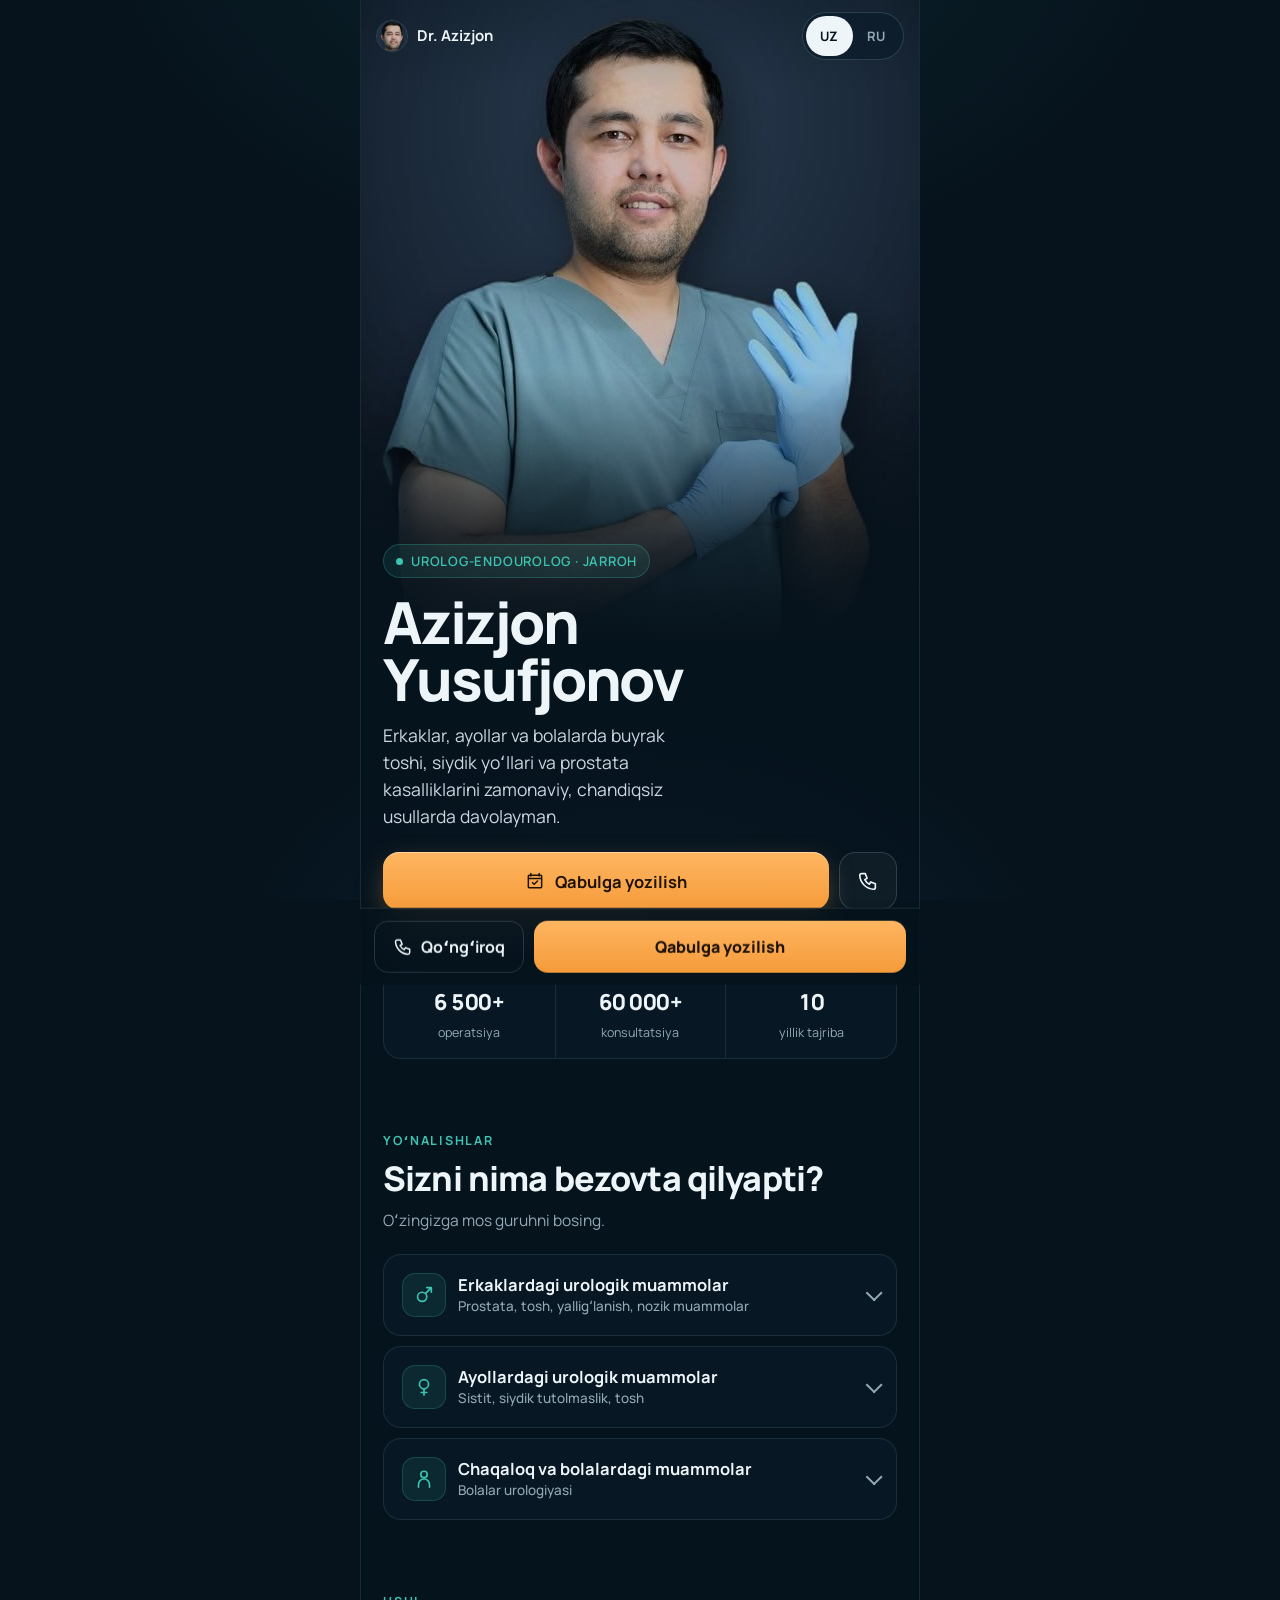
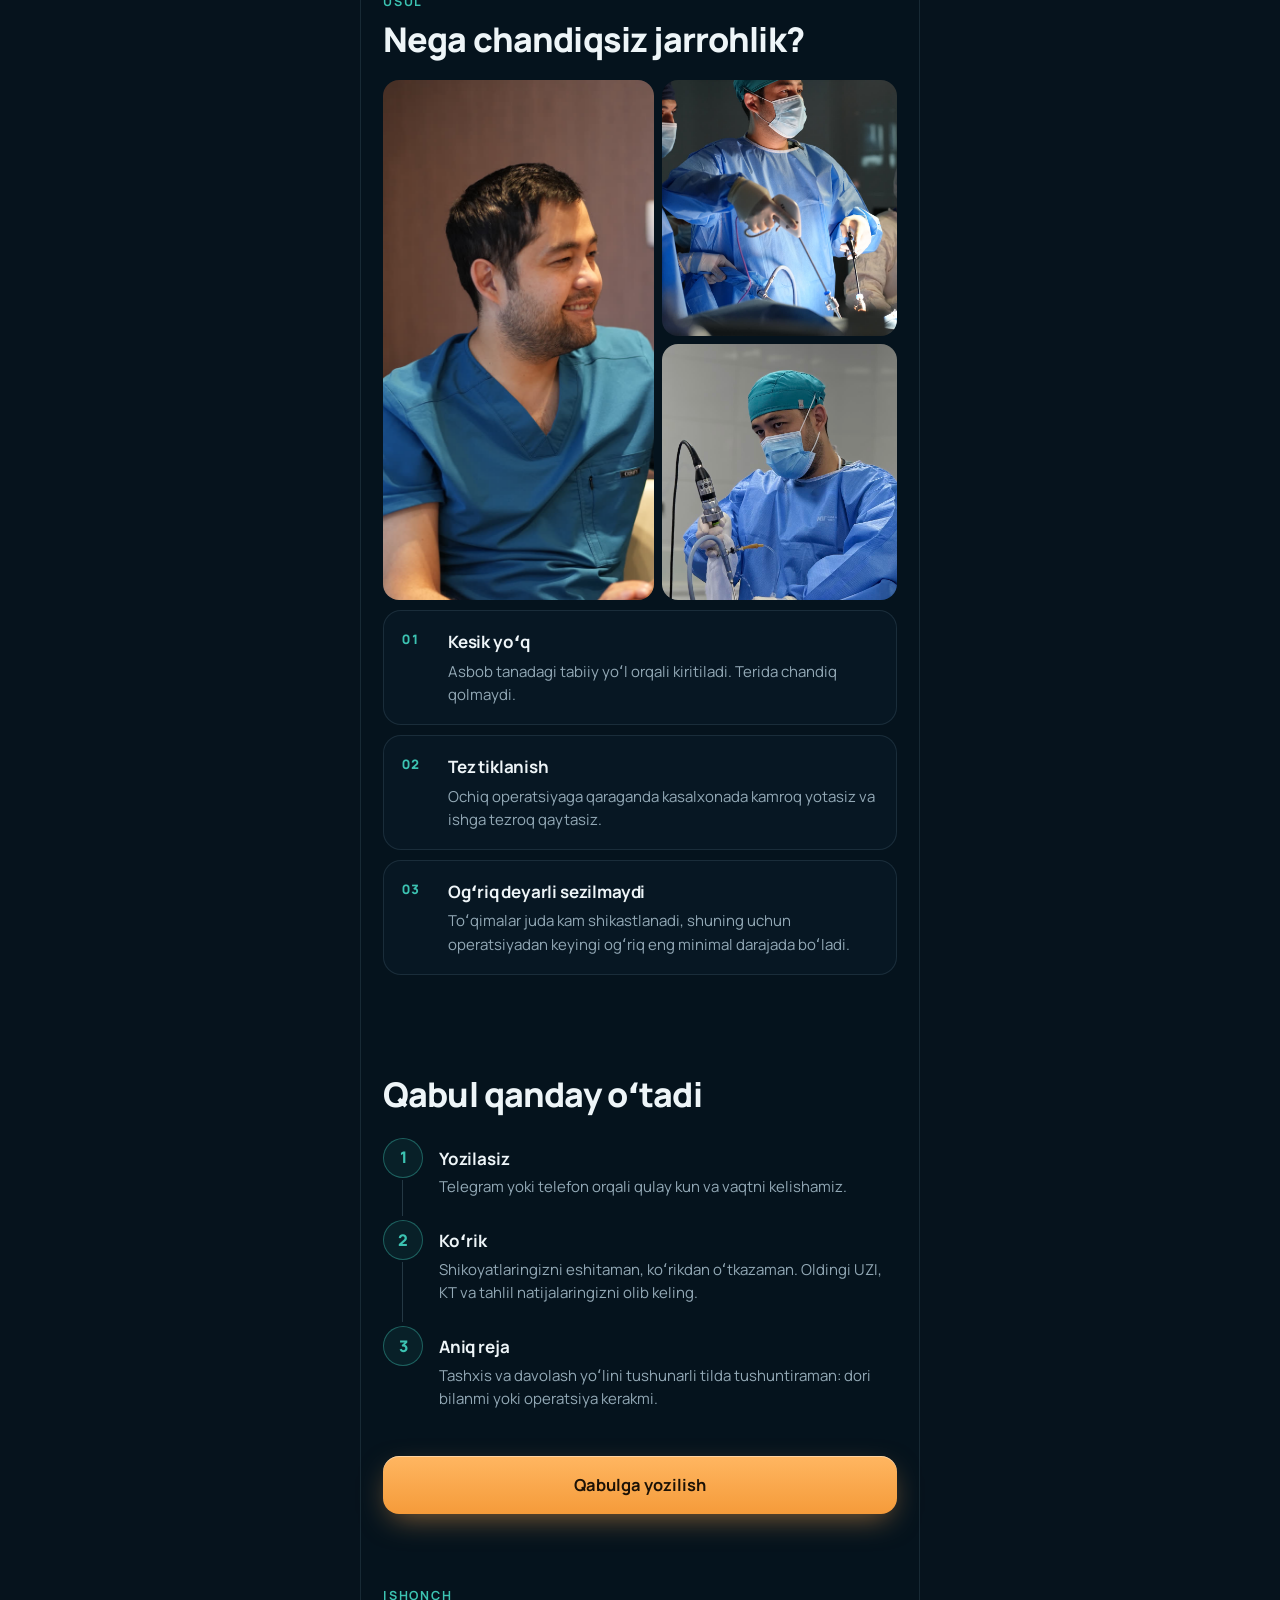
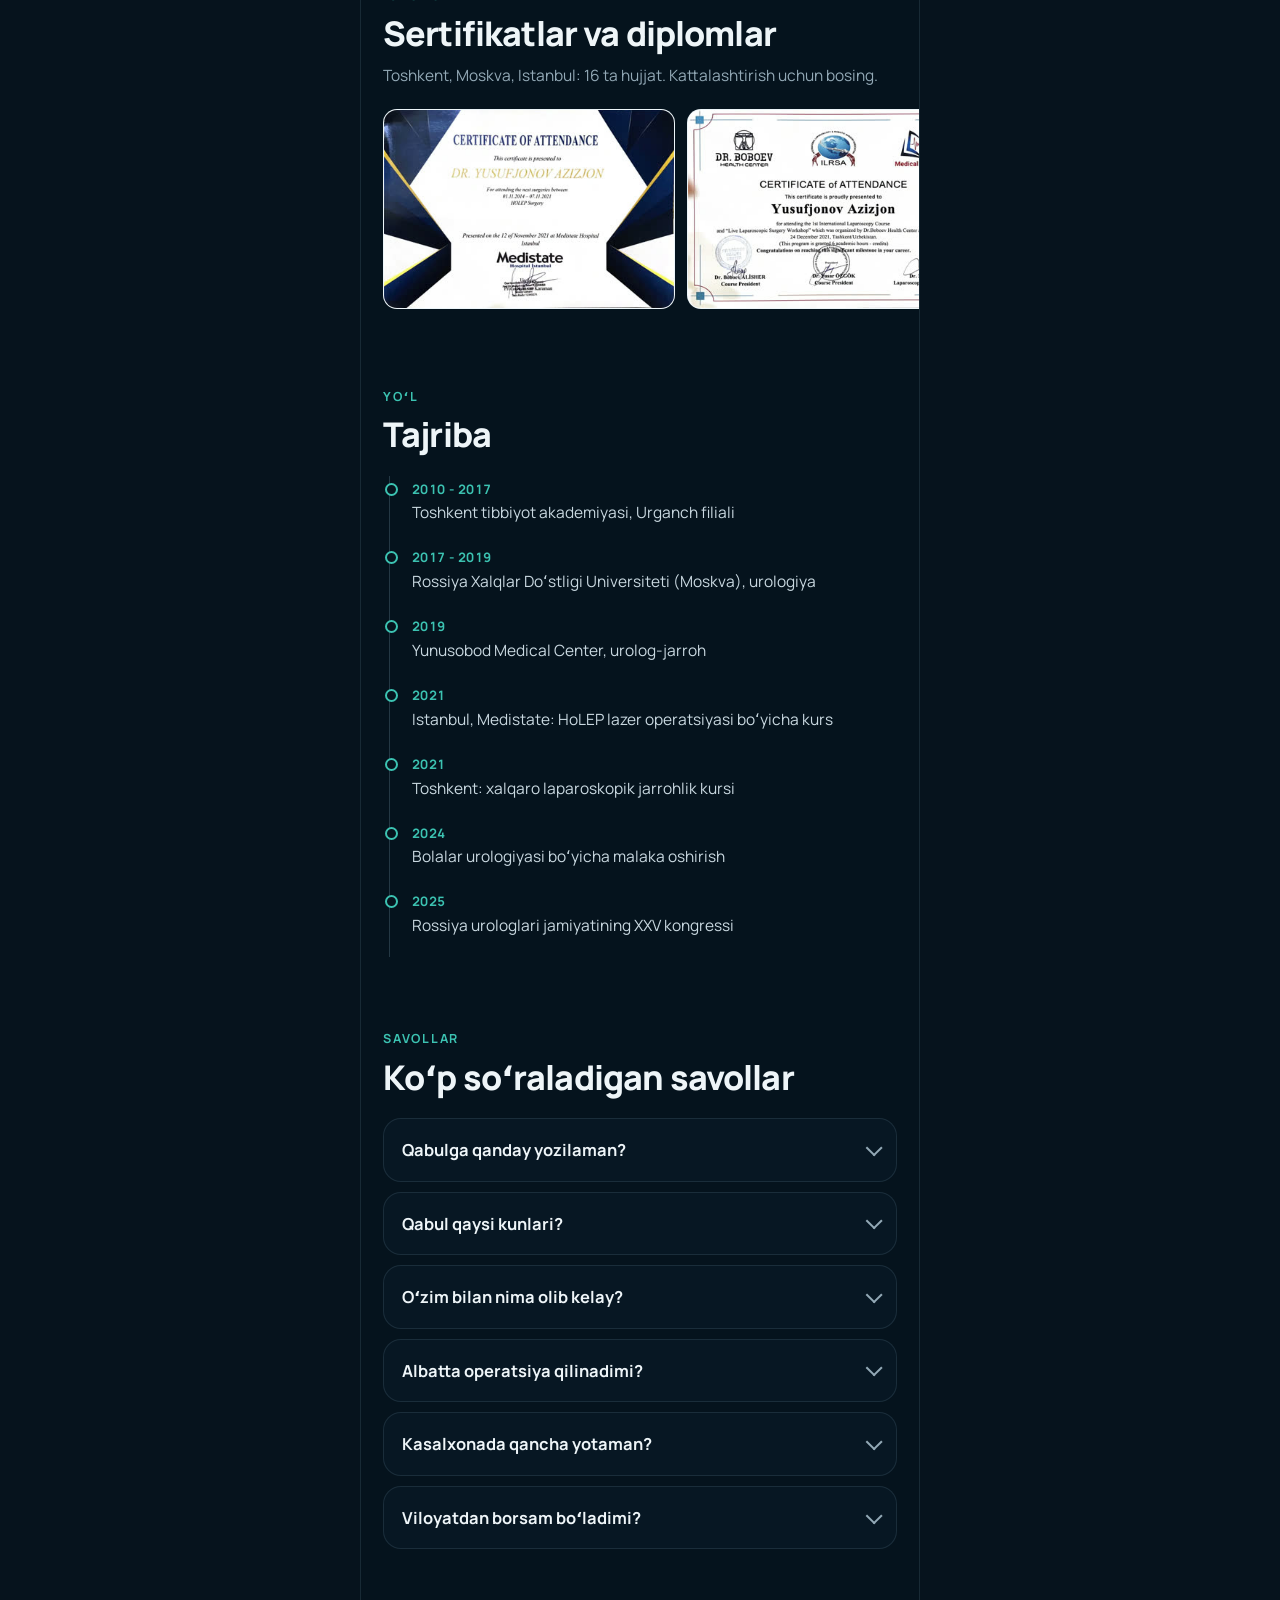
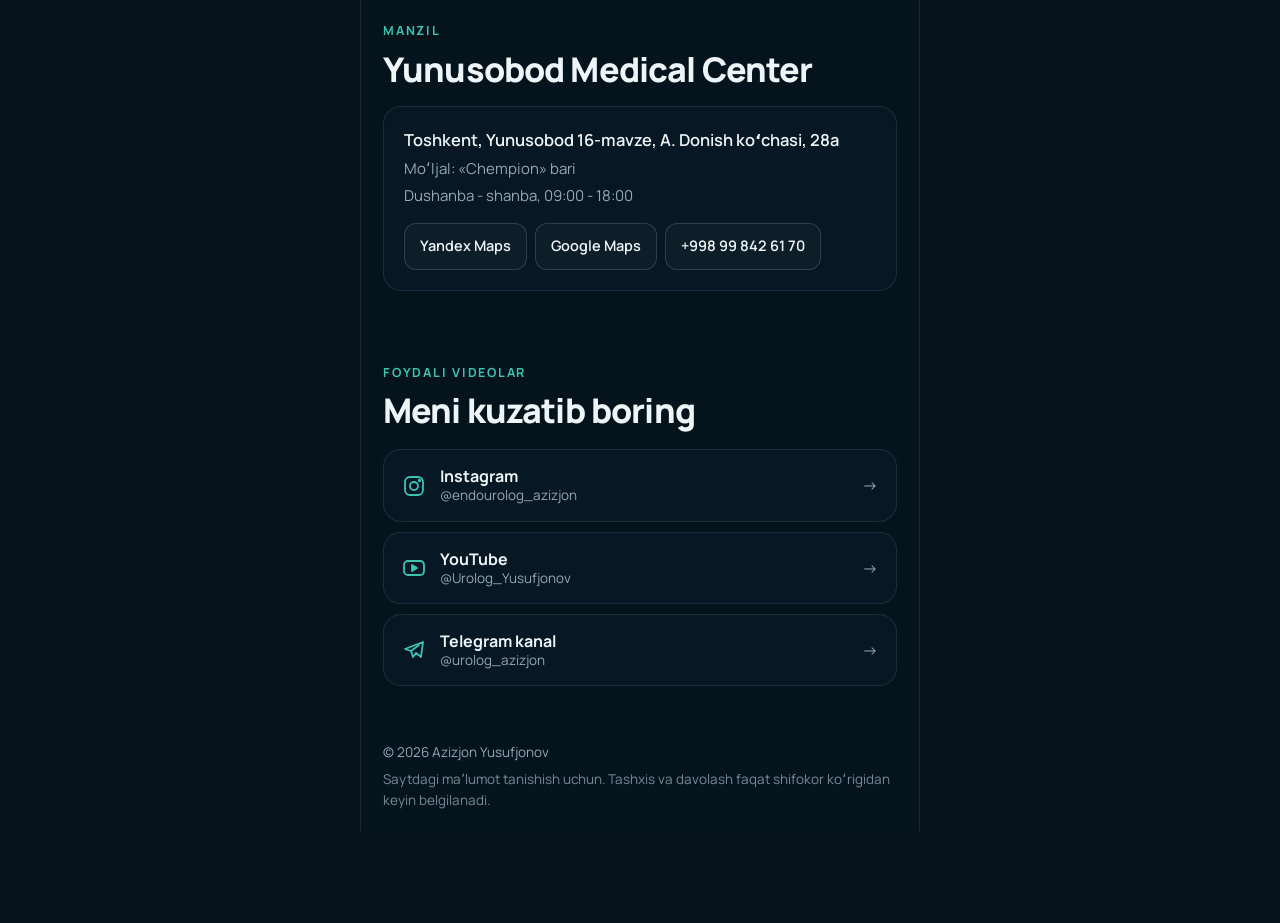
==== commit 920f79b8: "Consultation photo: wider crop, cap still hidden" ====
--- a/site/index.html
+++ b/site/index.html
@@ -119,7 +119,7 @@
   <p class="eyebrow" data-i18n="w_eye">Usul</p>
   <h2 data-i18n="w_h">Nega chandiqsiz jarrohlik?</h2>
   <div class="strip" aria-hidden="true">
-    <img src="img/jarrohlik3.jpg" alt="" loading="lazy" width="900" height="1182">
+    <img src="img/jarrohlik3.jpg" alt="" loading="lazy" width="900" height="1134">
     <img src="img/jarrohlik2.jpg" alt="" loading="lazy" width="900" height="1350">
     <img src="img/jarrohlik1.jpg" alt="" loading="lazy" width="900" height="1200">
   </div>
--- a/site/style.css
+++ b/site/style.css
@@ -116,7 +116,7 @@
 /* why */
 .strip{display:grid;grid-template-columns:minmax(0,1.15fr) minmax(0,1fr);grid-template-rows:repeat(2,minmax(0,1fr));gap:8px;margin-top:22px;height:min(110vw,520px)}
 .strip img{width:100%;height:100%;min-height:0;object-fit:cover;object-position:50% 15%;border-radius:16px}
-.strip img:first-child{grid-row:1 / 3;object-position:50% 30%}
+.strip img:first-child{grid-row:1 / 3;object-position:55% 40%}
 .strip img:last-child{object-position:40% 25%}
 .strip img:nth-child(2){object-position:50% 85%}
 .cards{display:grid;gap:10px;margin-top:10px}
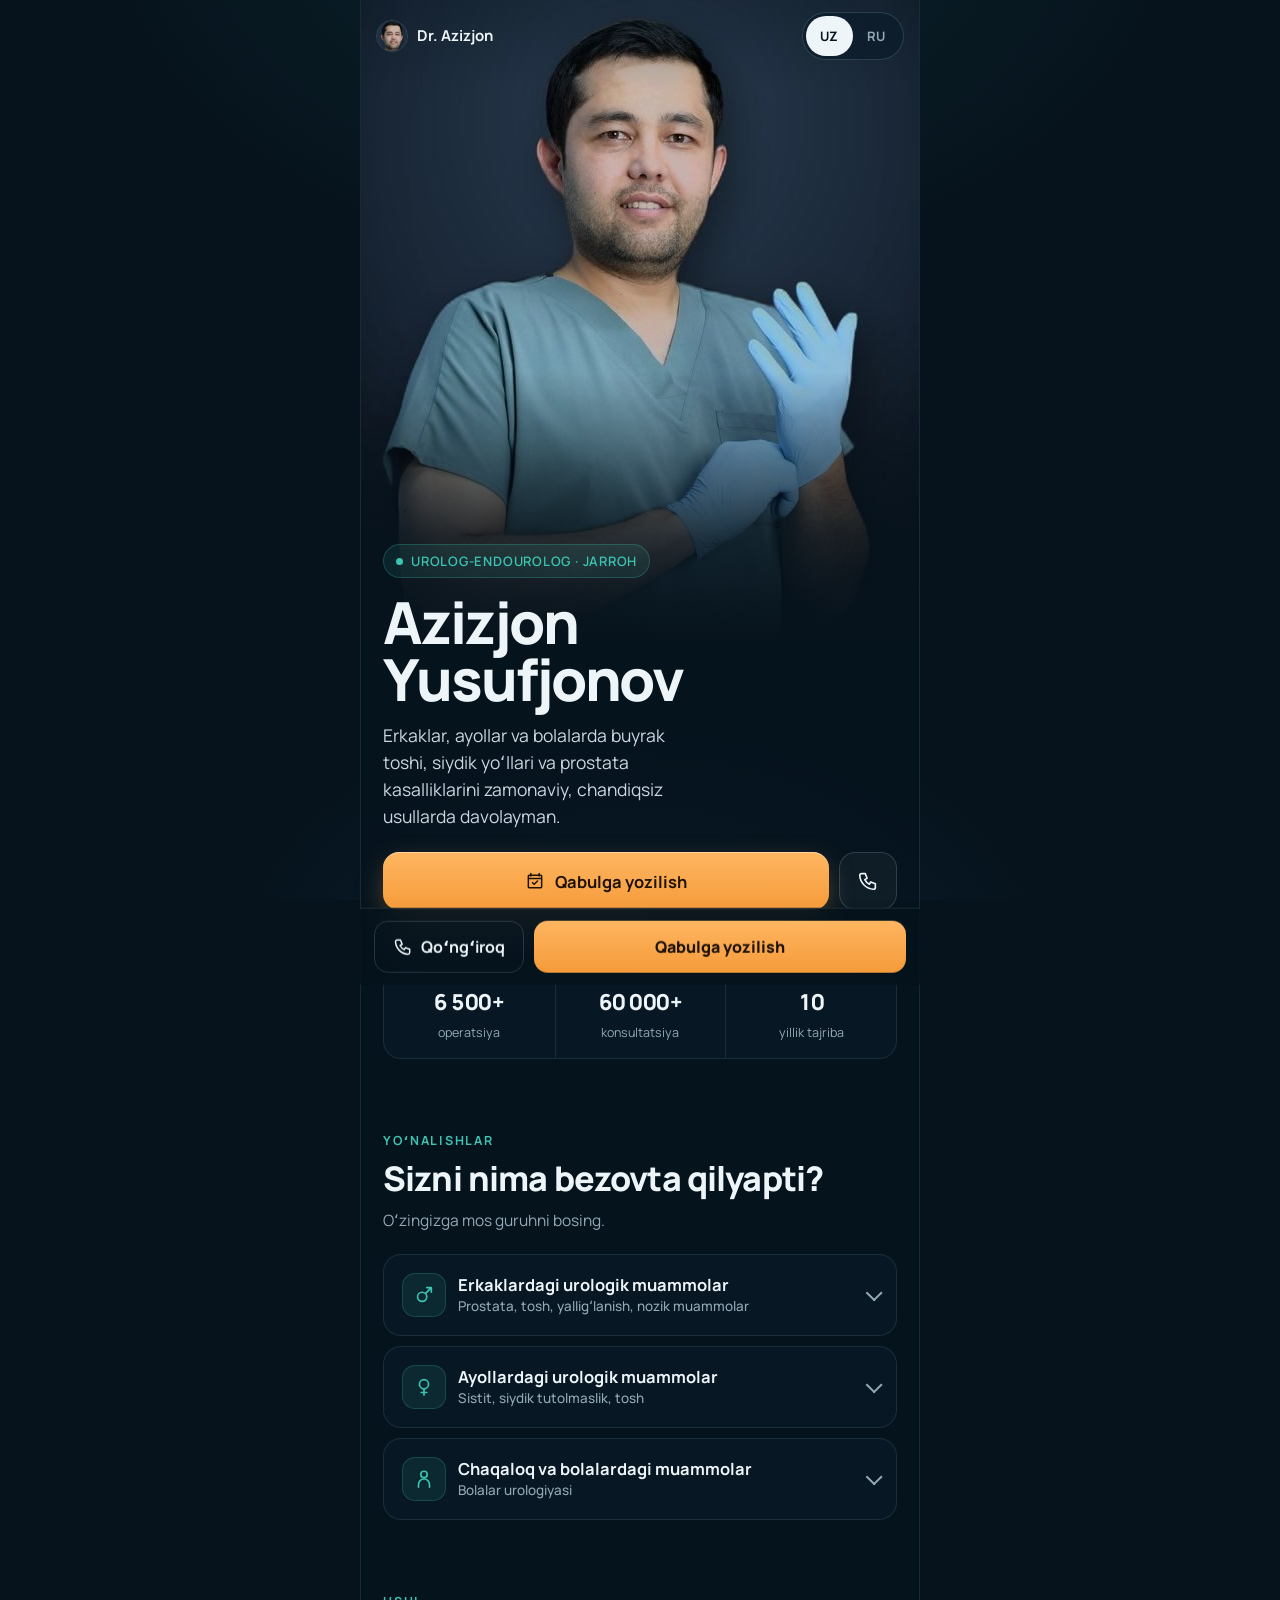
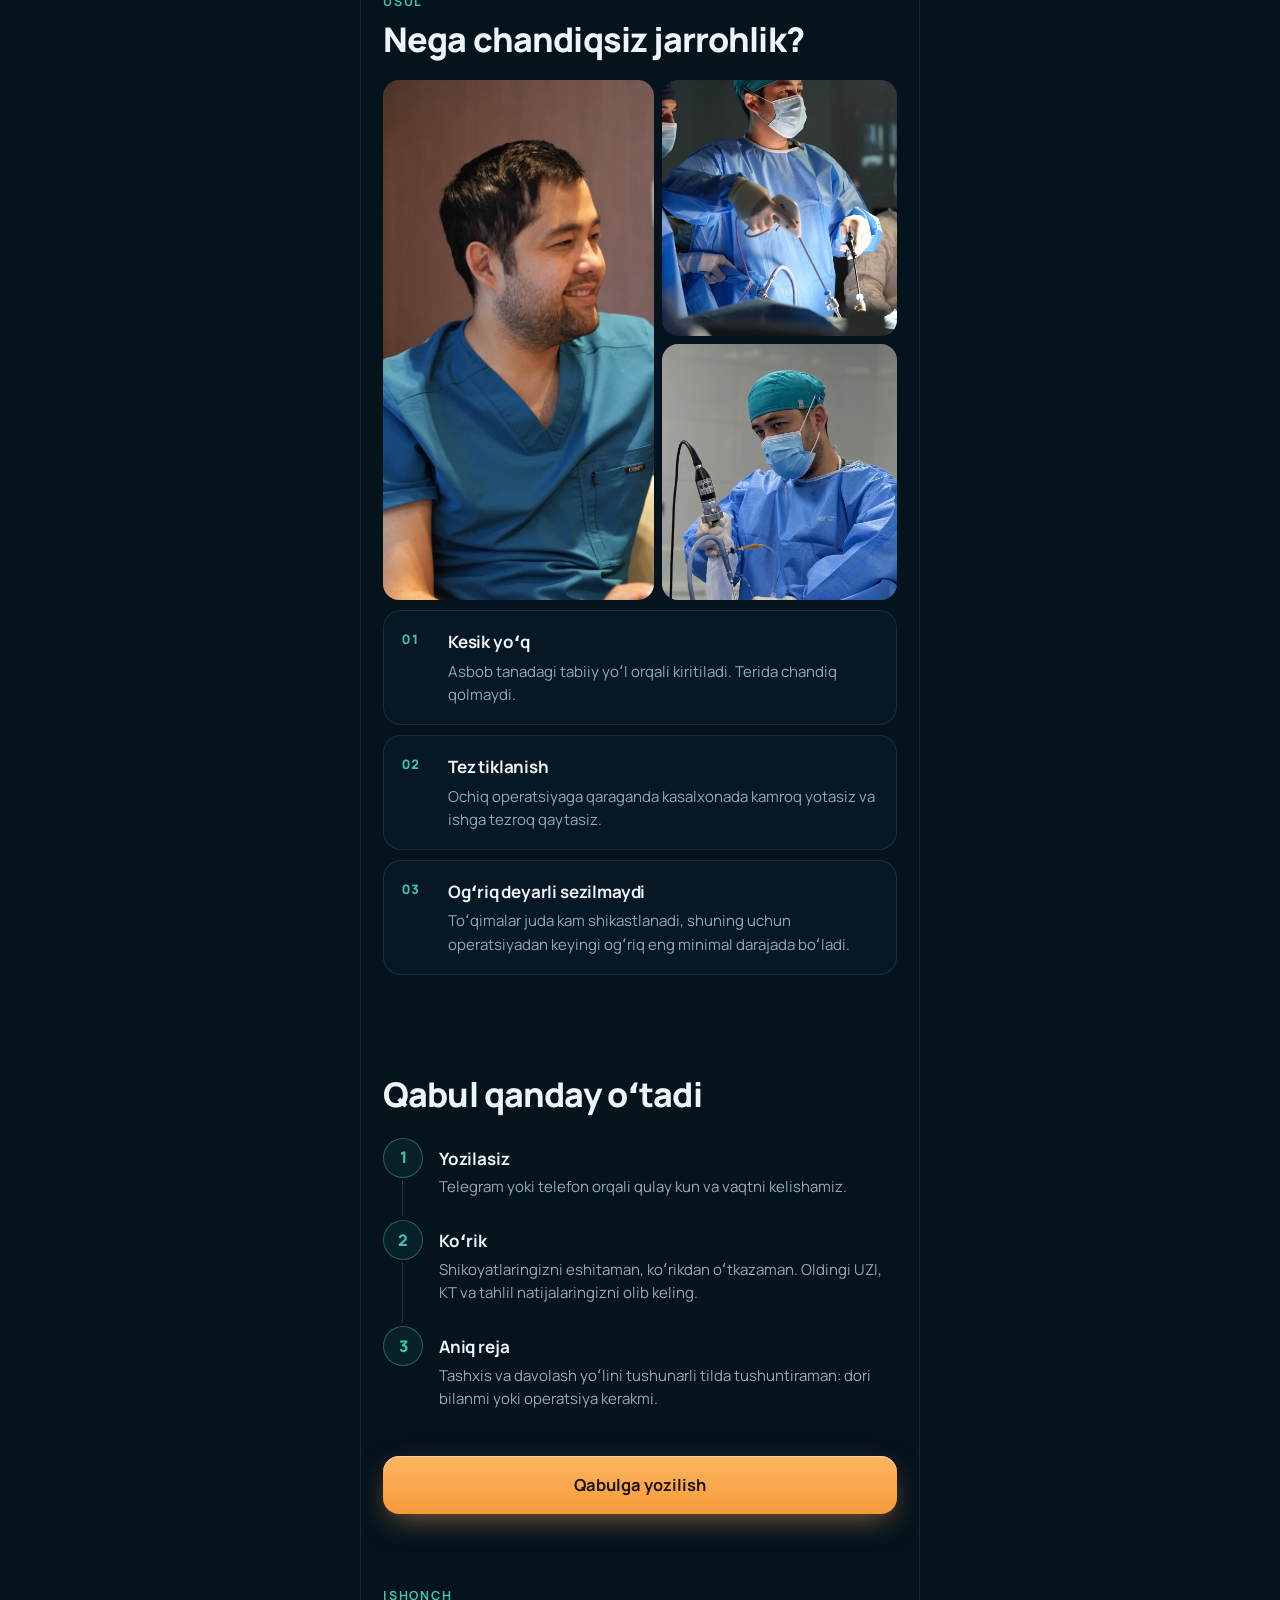
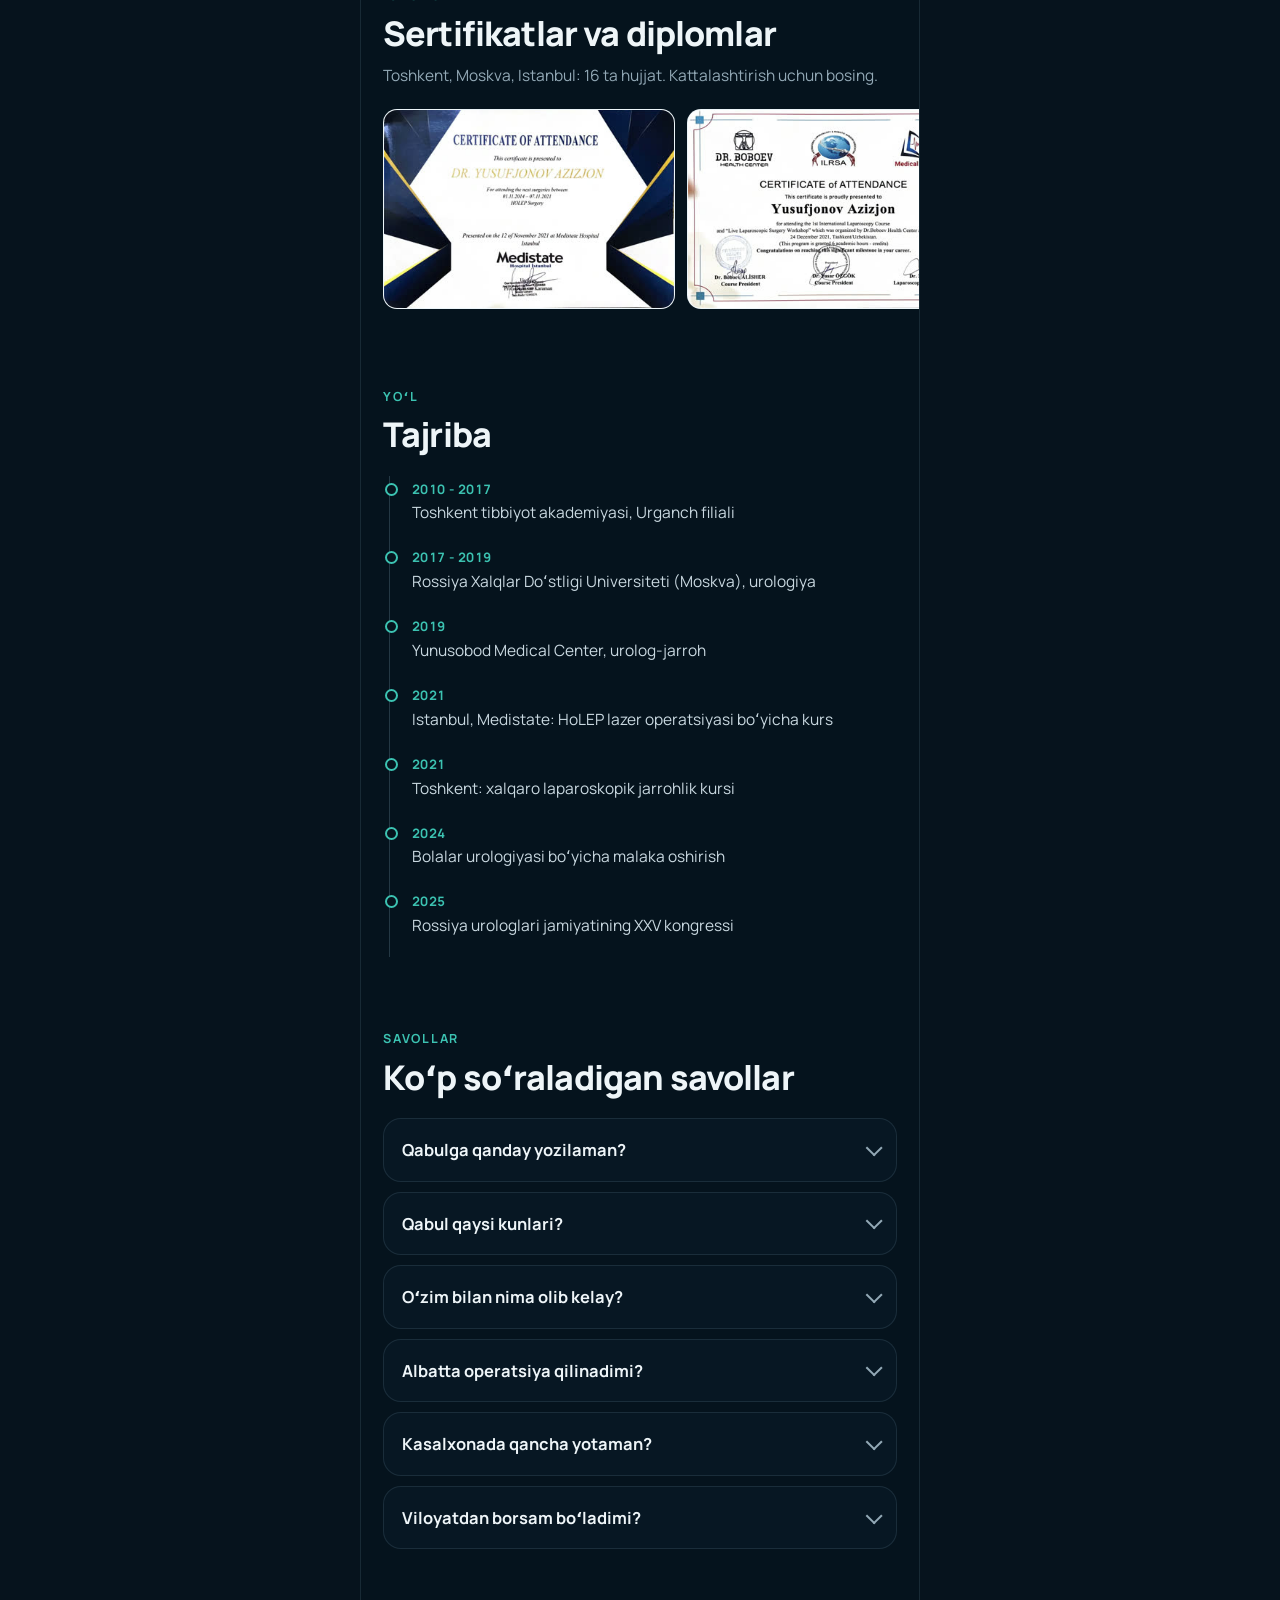
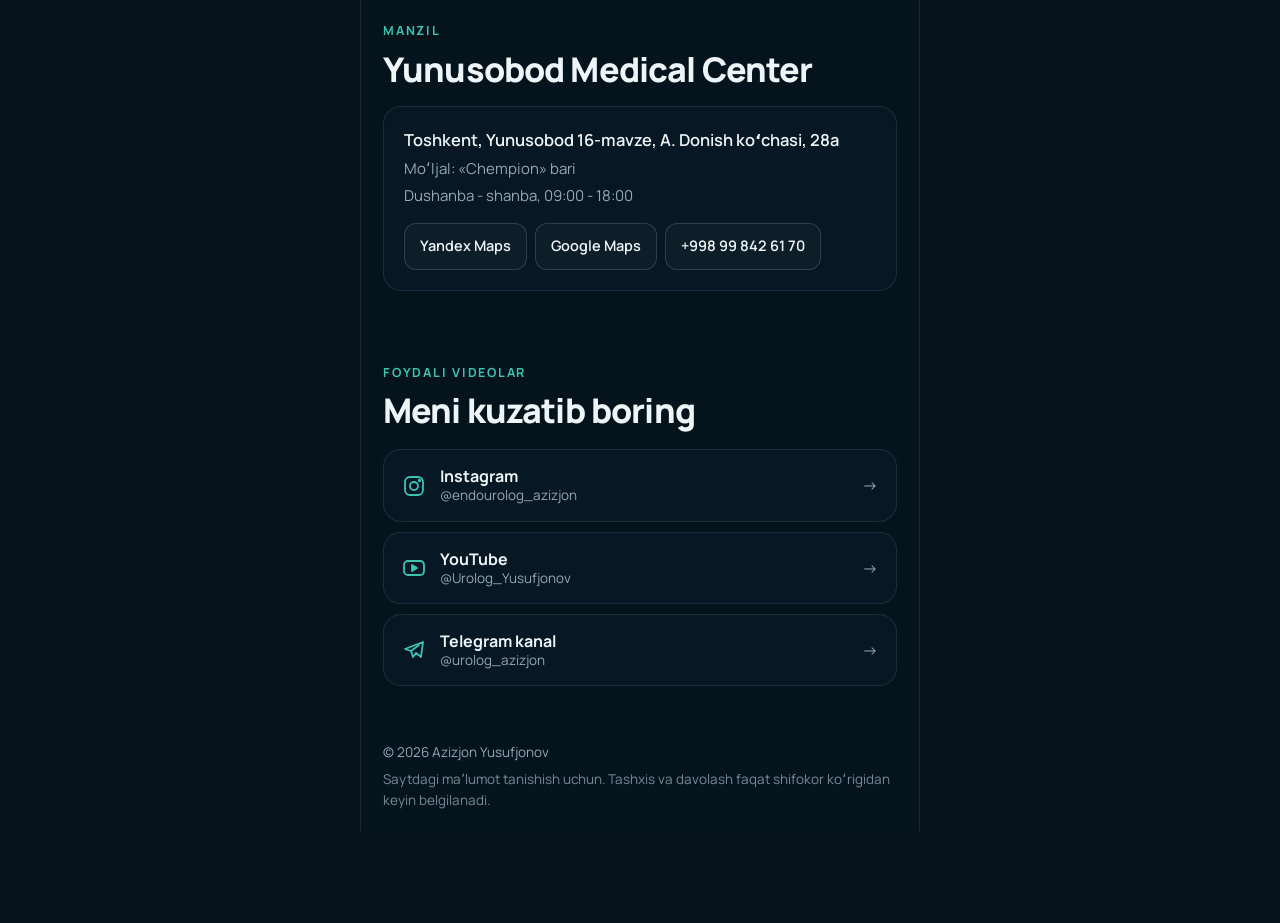
==== commit 92bfe0cf: "Consultation photo: midway crop" ====
--- a/site/index.html
+++ b/site/index.html
@@ -119,7 +119,7 @@
   <p class="eyebrow" data-i18n="w_eye">Usul</p>
   <h2 data-i18n="w_h">Nega chandiqsiz jarrohlik?</h2>
   <div class="strip" aria-hidden="true">
-    <img src="img/jarrohlik3.jpg" alt="" loading="lazy" width="900" height="1134">
+    <img src="img/jarrohlik3.jpg" alt="" loading="lazy" width="900" height="1156">
     <img src="img/jarrohlik2.jpg" alt="" loading="lazy" width="900" height="1350">
     <img src="img/jarrohlik1.jpg" alt="" loading="lazy" width="900" height="1200">
   </div>
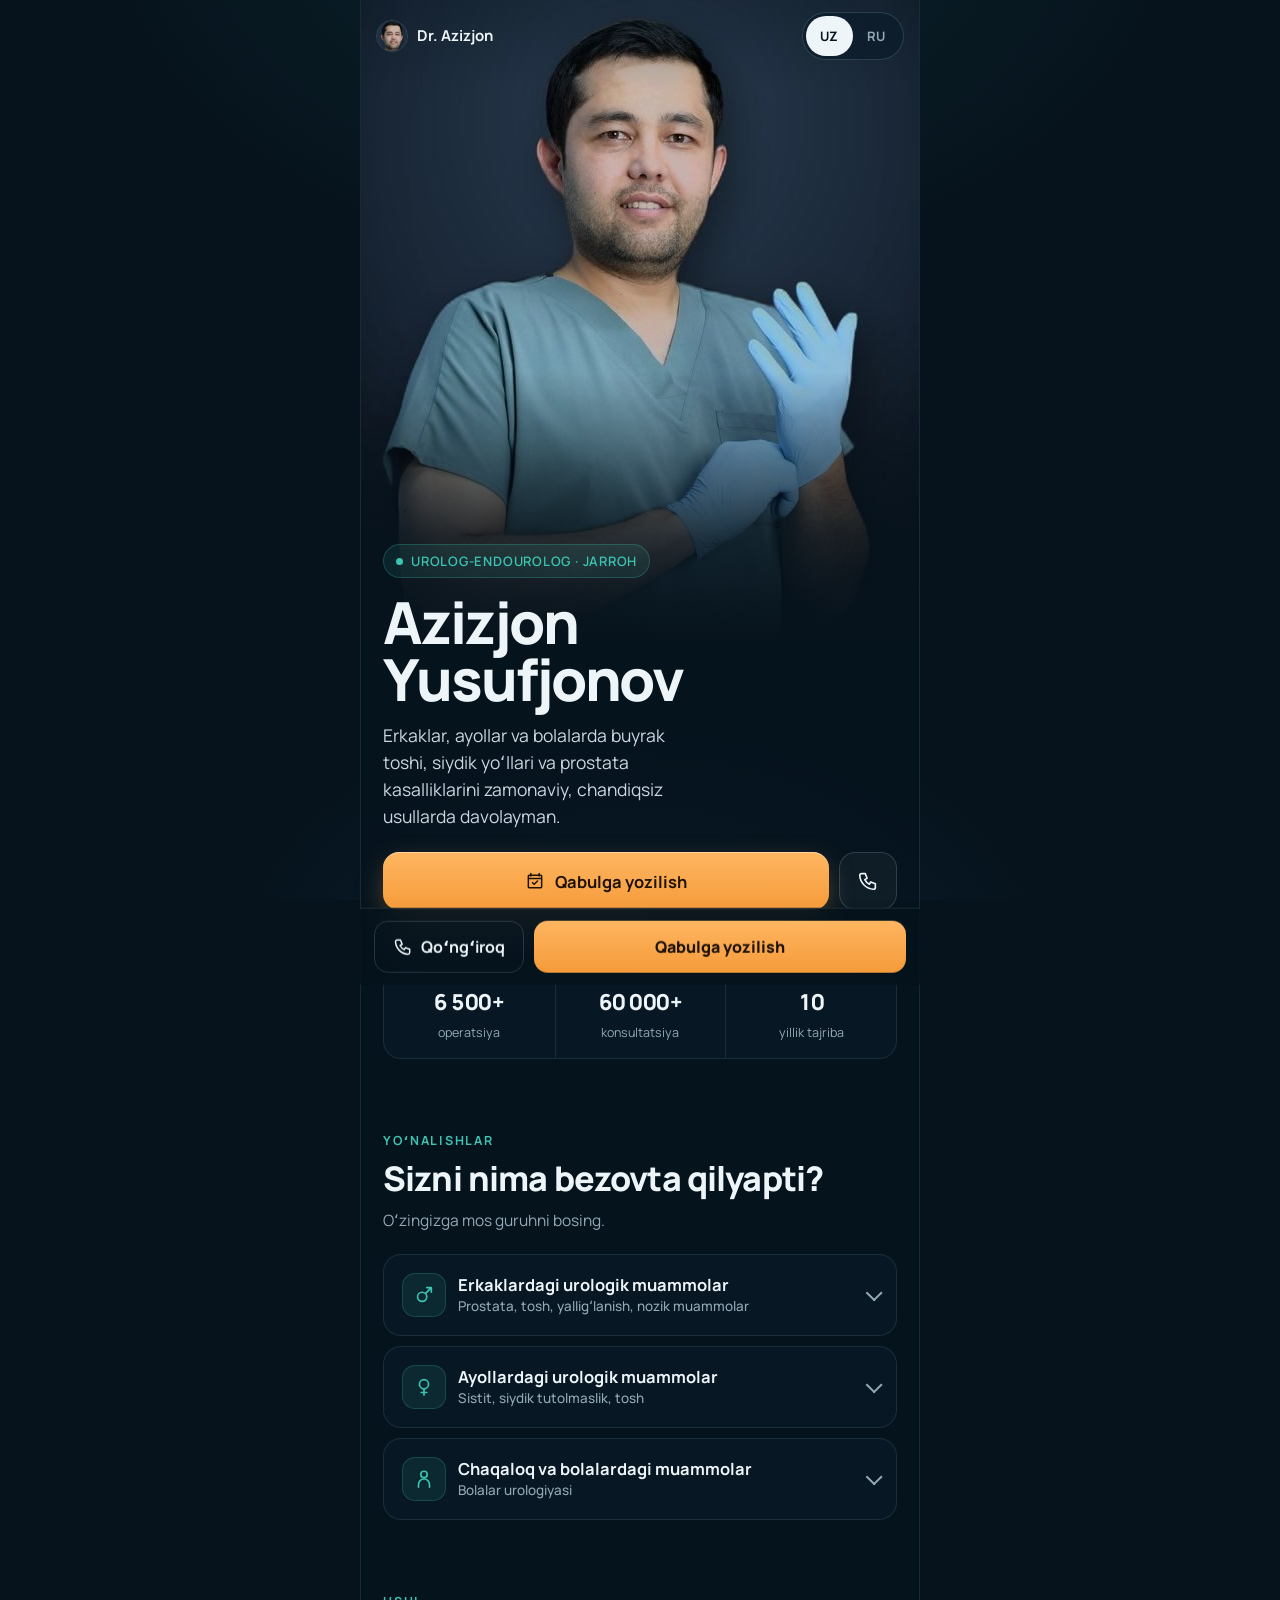
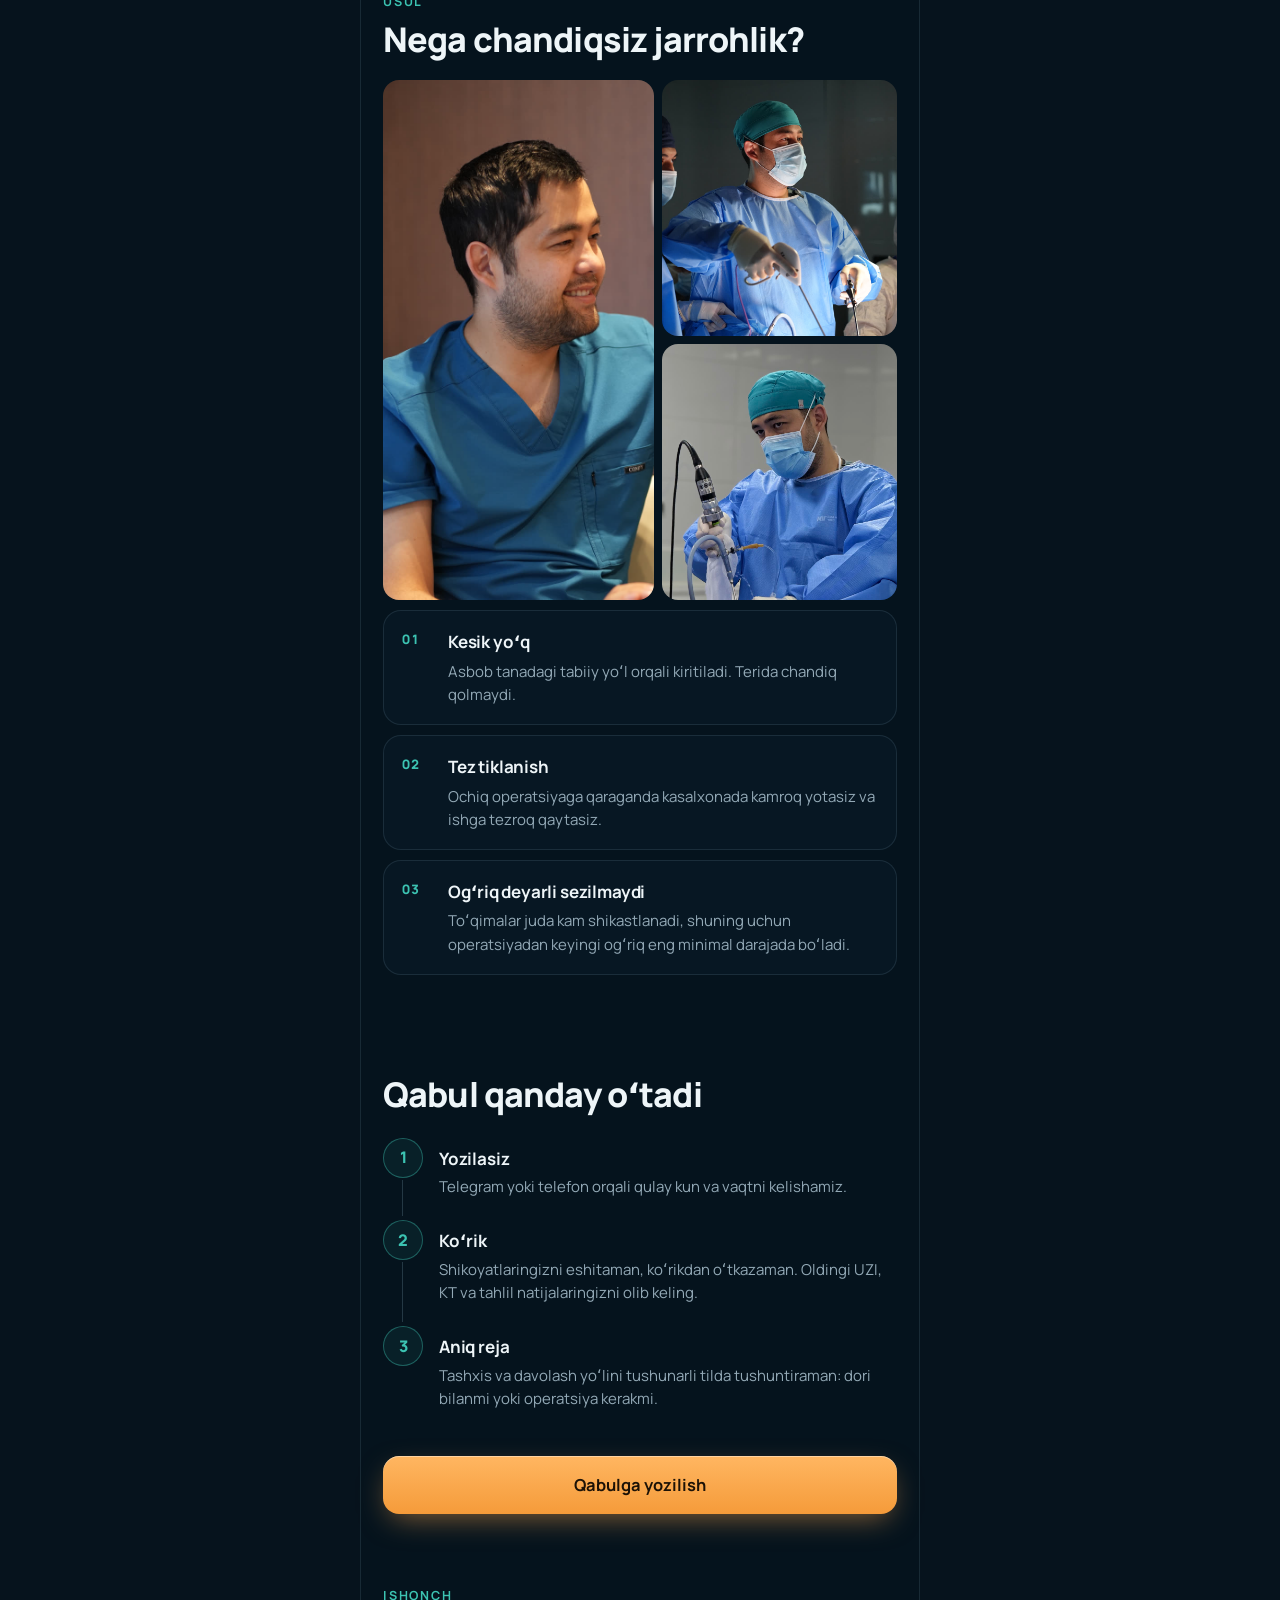
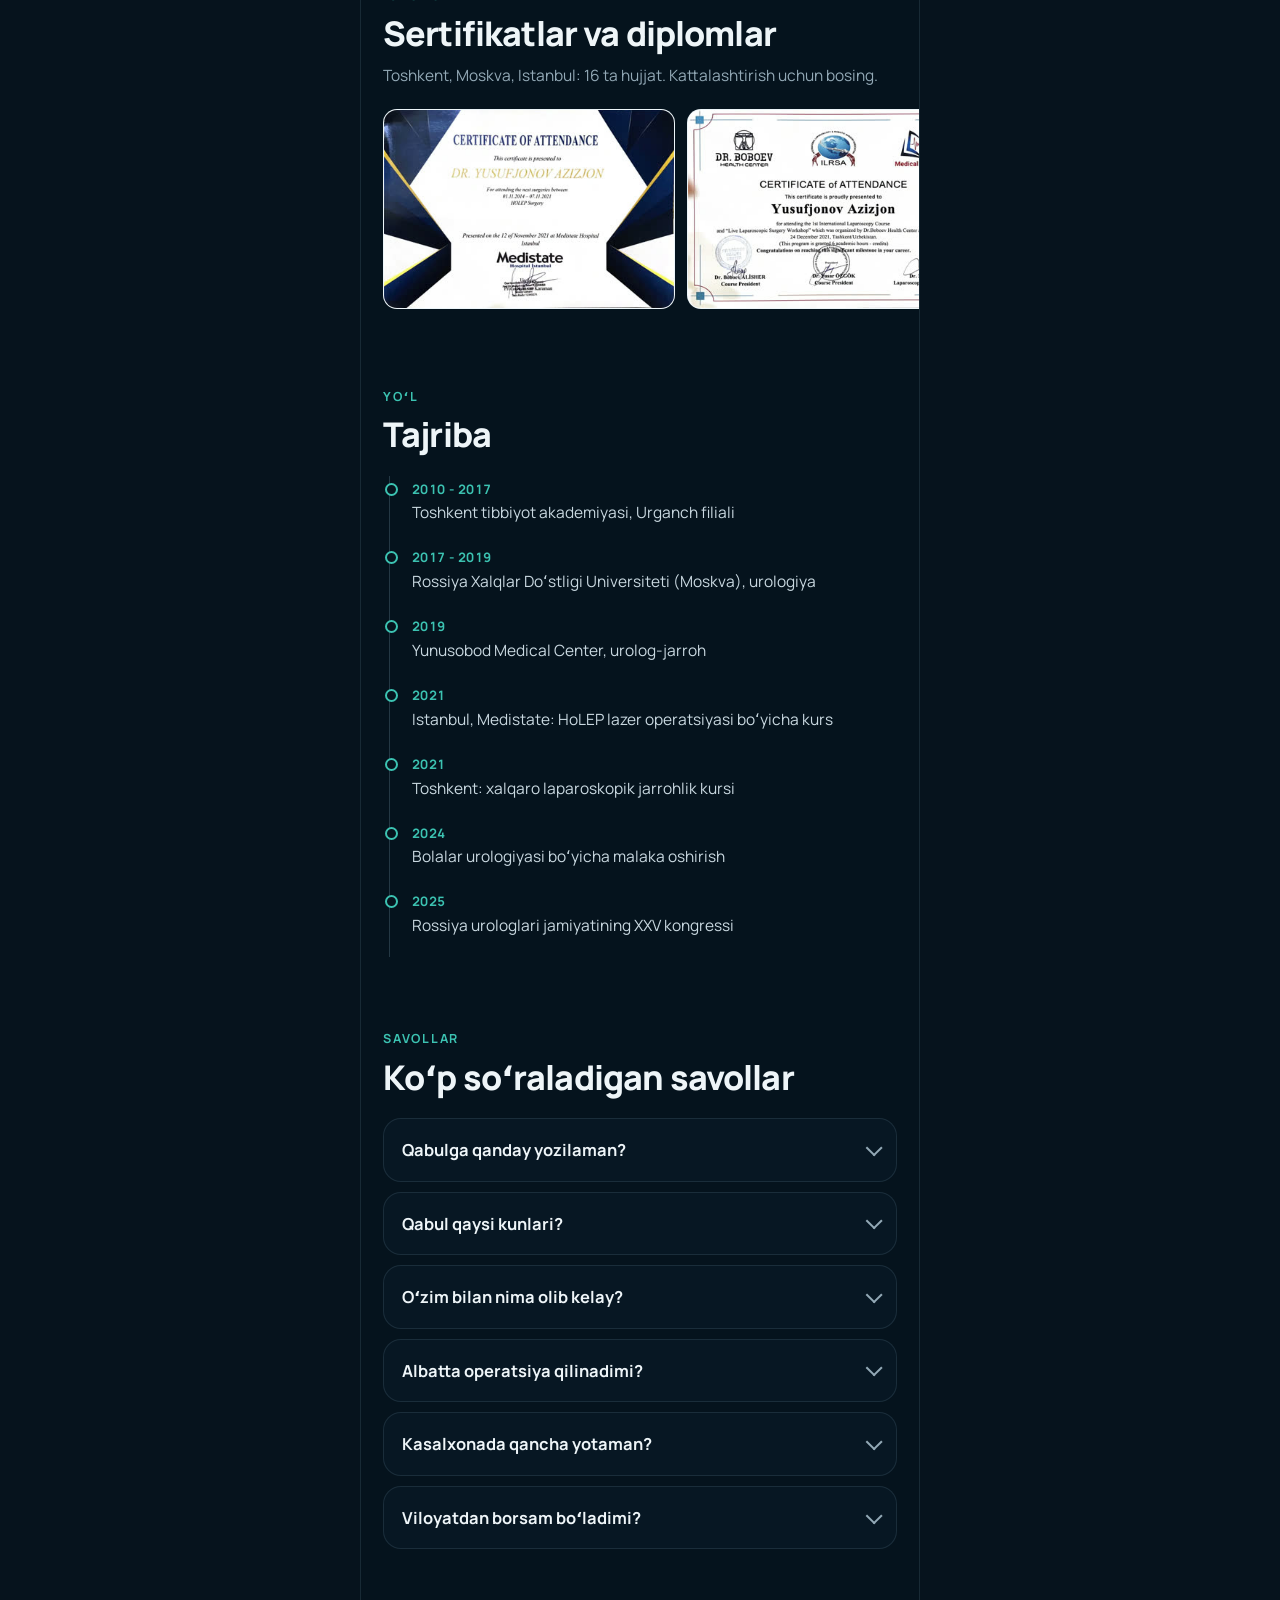
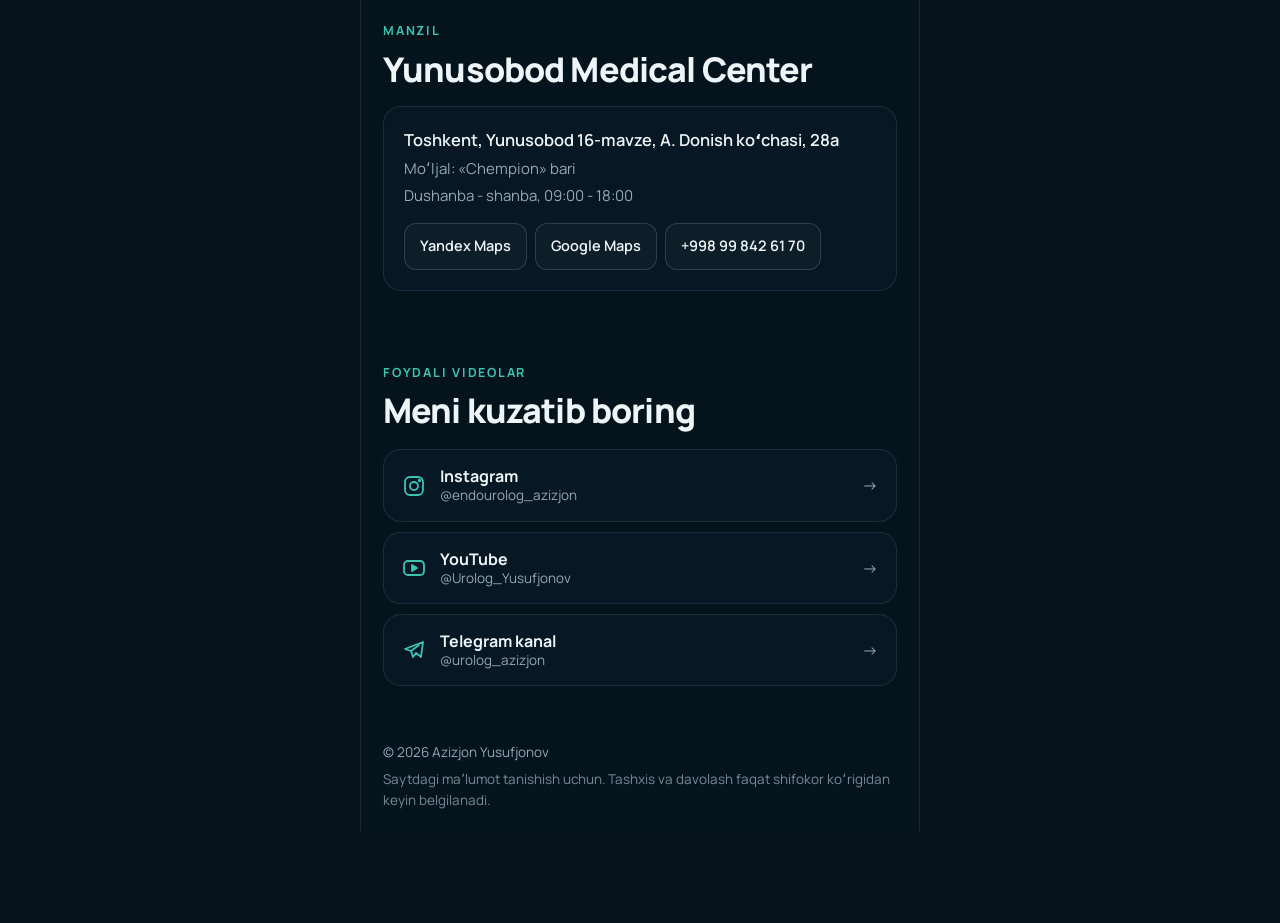
==== commit caced40a: "Add GitHub Pages deploy workflow and absolute share URLs" ====
--- a/site/index.html
+++ b/site/index.html
@@ -9,7 +9,9 @@
 <meta property="og:type" content="website">
 <meta property="og:title" content="Azizjon Yusufjonov - urolog-endourolog">
 <meta property="og:description" content="Buyrak toshi, prostata va siydik yoʻllari kasalliklarini chandiqsiz usulda davolash. Qabulga yoziling.">
-<meta property="og:image" content="img/og.jpg">
+<meta property="og:image" content="https://abdulatifov.github.io/dr-azizjon/img/doktor.jpg">
+<meta property="og:url" content="https://abdulatifov.github.io/dr-azizjon/">
+<link rel="canonical" href="https://abdulatifov.github.io/dr-azizjon/">
 <link rel="icon" href="img/avatar.jpg">
 <link rel="preconnect" href="https://fonts.googleapis.com">
 <link rel="preconnect" href="https://fonts.gstatic.com" crossorigin>
@@ -17,7 +19,7 @@
 <link rel="preload" as="image" href="img/doktor.jpg">
 <link rel="stylesheet" href="style.css">
 <script type="application/ld+json">
-{"@context":"https://schema.org","@type":"Physician","name":"Azizjon Yusufjonov","medicalSpecialty":"Urologic","telephone":"+998998426170","image":"img/doktor.jpg",
+{"@context":"https://schema.org","@type":"Physician","name":"Azizjon Yusufjonov","medicalSpecialty":"Urologic","telephone":"+998998426170","image":"https://abdulatifov.github.io/dr-azizjon/img/doktor.jpg",
 "address":{"@type":"PostalAddress","streetAddress":"Yunusobod 16-mavze, A. Donish koʻchasi, 28a","addressLocality":"Toshkent","addressCountry":"UZ"},
 "geo":{"@type":"GeoCoordinates","latitude":41.383114,"longitude":69.2984859},
 "sameAs":["https://www.instagram.com/endourolog_azizjon/","https://www.youtube.com/@Urolog_Yusufjonov","https://t.me/urolog_azizjon"]}
--- a/site/style.css
+++ b/site/style.css
@@ -118,7 +118,7 @@
 .strip img{width:100%;height:100%;min-height:0;object-fit:cover;object-position:50% 15%;border-radius:16px}
 .strip img:first-child{grid-row:1 / 3;object-position:55% 40%}
 .strip img:last-child{object-position:40% 25%}
-.strip img:nth-child(2){object-position:50% 85%}
+.strip img:nth-child(2){object-position:50% 35%}
 .cards{display:grid;gap:10px;margin-top:10px}
 .card{border:1px solid var(--line);border-radius:var(--r);padding:18px 18px 18px 64px;position:relative;background:rgba(10,28,42,.5)}
 .card b{position:absolute;left:18px;top:18px;font-size:13px;font-weight:800;color:var(--teal);font-variant-numeric:tabular-nums;letter-spacing:.05em}
